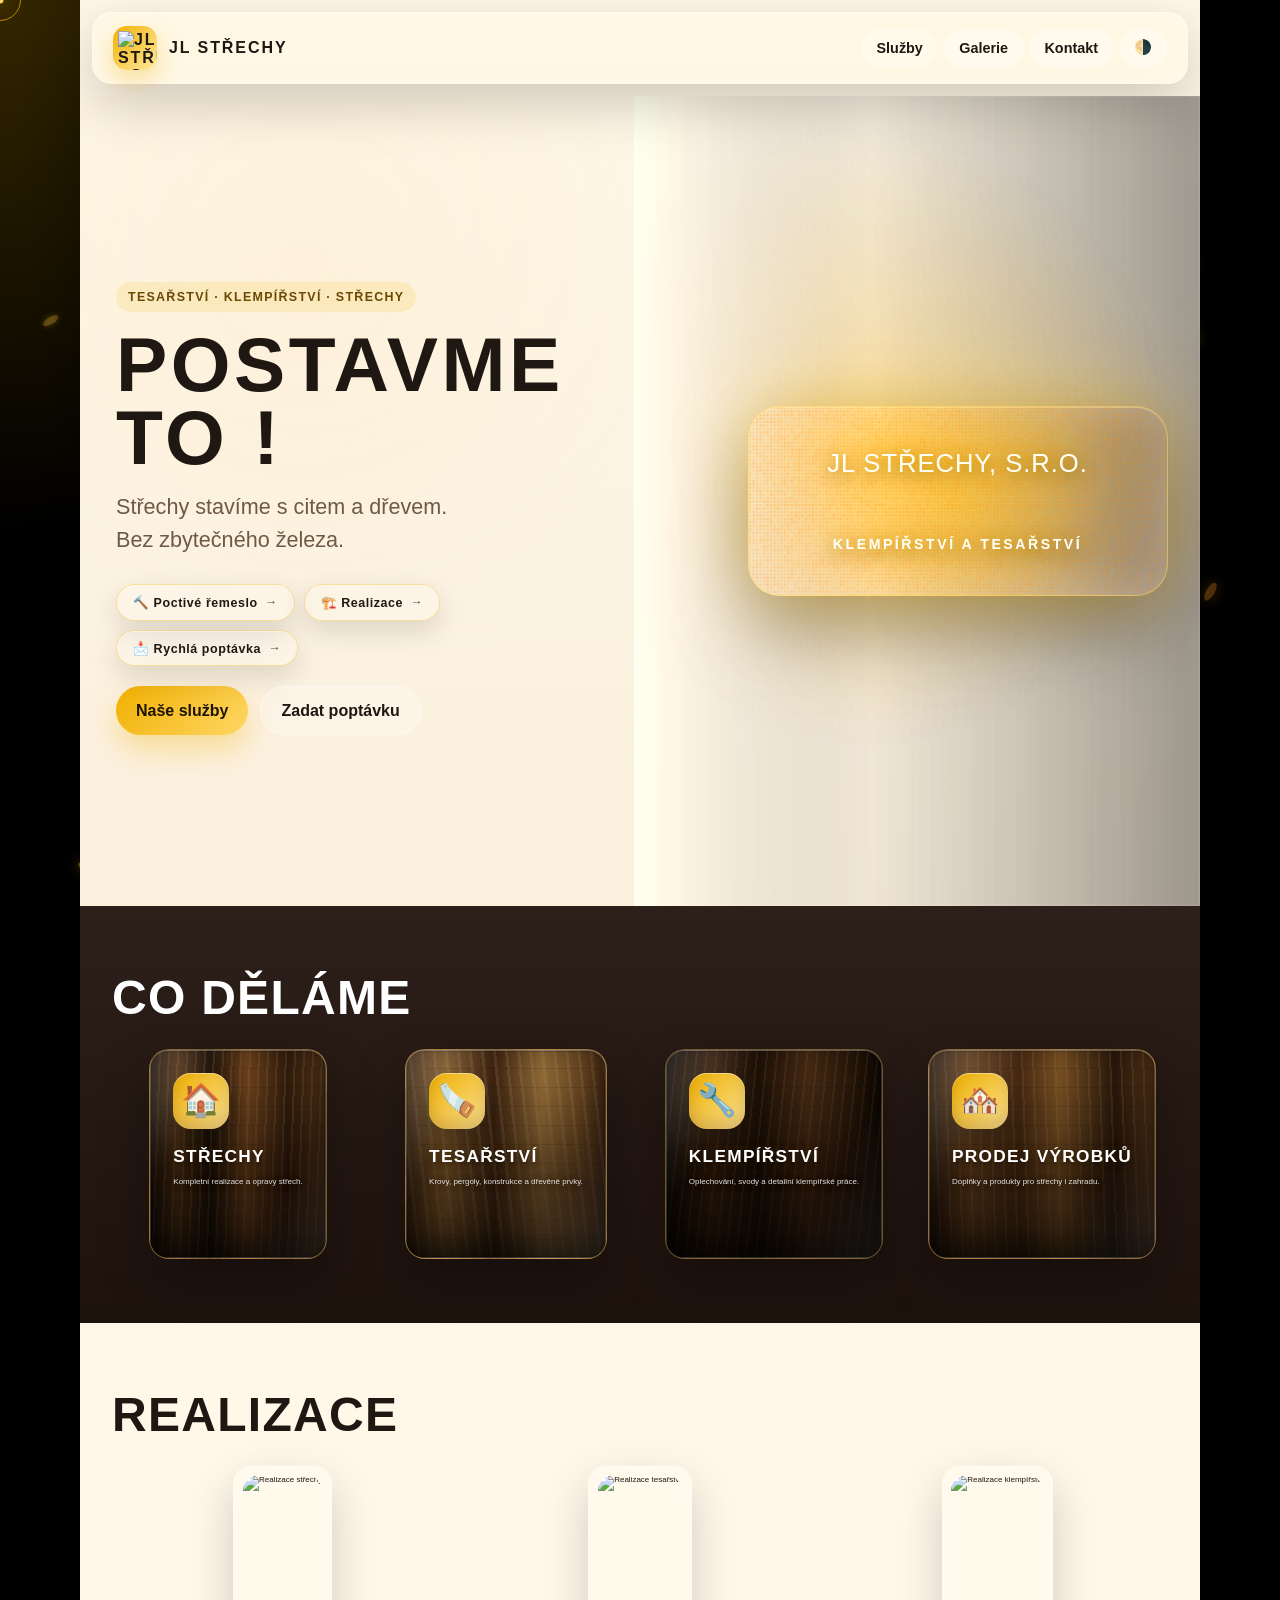
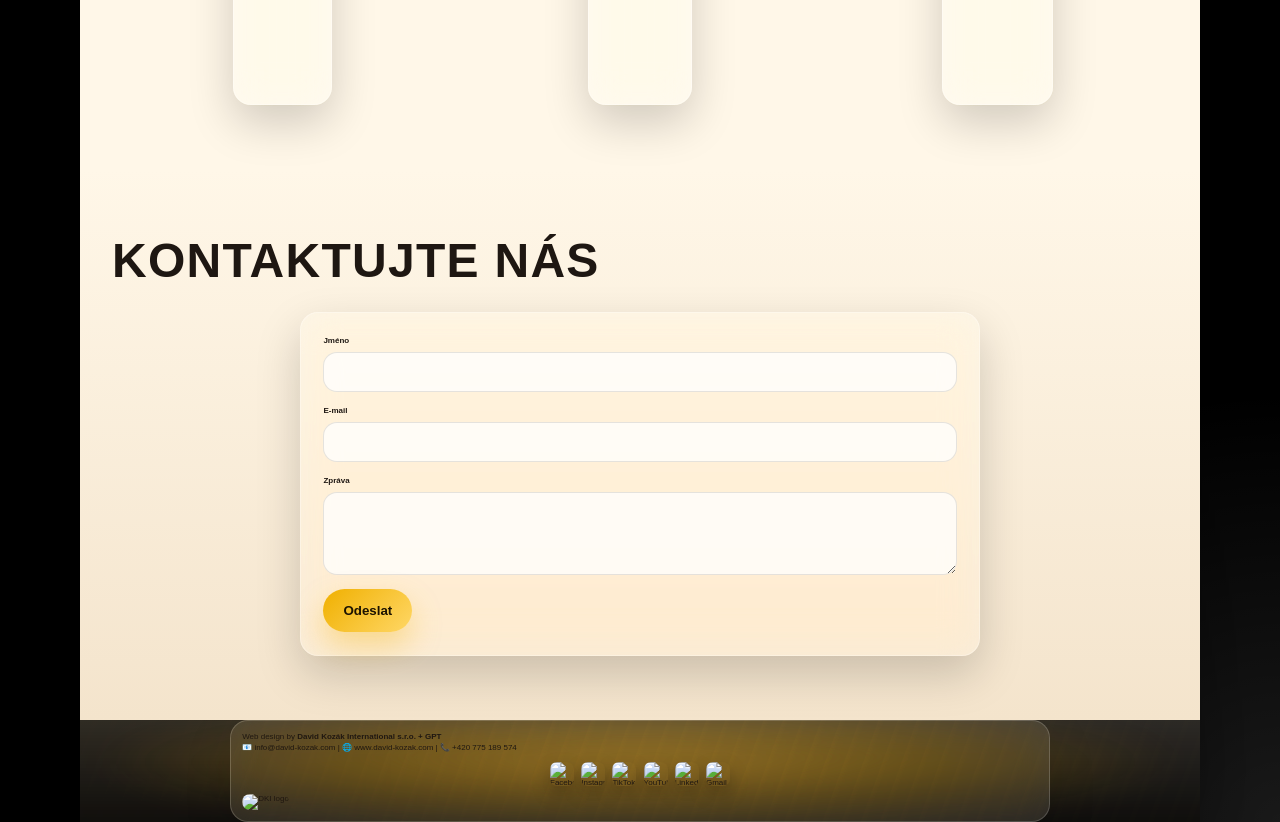
==== JL/index.html @ b0b515dd "ok" ====
<!DOCTYPE html>
<html lang="cs">
<head>
  <meta charset="UTF-8">
  <meta name="viewport" content="width=device-width, initial-scale=1.0">
  <title>JL Střechy – Tesařství a klempířství</title>
  <link href="https://unpkg.com/aos@2.3.4/dist/aos.css" rel="stylesheet">
  <style>
    :root {
      --page: #000000;
      --surface: #fff7e8;
      --surface-2: #f4e4cc;
      --ink: #1e1712;
      --muted: #6e5948;
      --brown: #1e120d;
      --brown-2: #2d1f1a;
      --gold: #f0b000;
      --gold-2: #ffd766;
      --glass: rgba(255, 255, 255, 0.22);
      --glass-strong: rgba(255, 255, 255, 0.36);
      --glass-border: rgba(255, 255, 255, 0.38);
      --shadow: 0 24px 80px rgba(0,0,0,.35);
      --radius-xl: 28px;
      --radius-l: 20px;
      --radius-m: 14px;
    }

    body.dark {
      --surface: #121212;
      --surface-2: #1b1b1b;
      --ink: #f5f5f5;
      --muted: #c8bcae;
      --brown: #090909;
      --brown-2: #16110f;
      --glass: rgba(255,255,255,.10);
      --glass-strong: rgba(255,255,255,.16);
      --glass-border: rgba(255,255,255,.20);
    }

    * { box-sizing: border-box; }
    html { scroll-behavior: smooth; }
    body {
      margin: 0;
      font-family: "Segoe UI", Aptos, Arial, sans-serif;
      background:
        radial-gradient(circle at top left, rgba(240,176,0,.22), transparent 34rem),
        radial-gradient(circle at bottom right, rgba(255,255,255,.10), transparent 28rem),
        var(--page);
      color: var(--ink);
      display: flex;
      justify-content: center;
      transition: background-color .35s ease, color .35s ease;
    }

    .container {
      width: 100%;
      max-width: 1120px;
      min-height: 100vh;
      background: linear-gradient(180deg, var(--surface), var(--surface-2));
      position: relative;
      overflow: hidden;
      box-shadow: var(--shadow);
    }

    .topbar {
      position: sticky;
      top: 0;
      z-index: 30;
      display: flex;
      justify-content: space-between;
      align-items: center;
      gap: 1rem;
      padding: .8rem 1.25rem;
      margin: .75rem;
      border: 1px solid var(--glass-border);
      border-radius: var(--radius-l);
      background: var(--glass);
      backdrop-filter: blur(18px) saturate(160%);
      -webkit-backdrop-filter: blur(18px) saturate(160%);
      box-shadow: 0 10px 40px rgba(0,0,0,.14);
    }

    .brand {
      display: flex;
      align-items: center;
      gap: .75rem;
      min-width: max-content;
      font-weight: 900;
      letter-spacing: .12rem;
      text-transform: uppercase;
    }

    .brand-mark {
      width: 44px;
      height: 44px;
      border-radius: 14px;
      background: linear-gradient(135deg, var(--gold), #fff2b8);
      display: grid;
      place-items: center;
      box-shadow: 0 10px 25px rgba(240,176,0,.35);
    }

    .menu {
      display: flex;
      align-items: center;
      gap: .45rem;
      flex-wrap: wrap;
      justify-content: flex-end;
    }

    .menu a, .toggle-theme {
      color: var(--ink);
      text-decoration: none;
      font-weight: 700;
      font-size: .9rem;
      border: 1px solid var(--glass-border);
      border-radius: 999px;
      background: var(--glass);
      backdrop-filter: blur(12px);
      -webkit-backdrop-filter: blur(12px);
      padding: .55rem .85rem;
      transition: transform .25s ease, background .25s ease, box-shadow .25s ease;
      cursor: pointer;
    }

    .menu a:hover, .toggle-theme:hover {
      background: var(--glass-strong);
      box-shadow: 0 0 0 3px rgba(255,255,255,.20), 0 10px 25px rgba(0,0,0,.18);
      transform: translateY(-2px);
    }

    .menu-group {
      position: relative;
    }

    .submenu {
      position: absolute;
      top: calc(100% + .5rem);
      right: 0;
      min-width: 210px;
      display: none;
      flex-direction: column;
      gap: .35rem;
      padding: .6rem;
      border: 1px solid var(--glass-border);
      border-radius: 18px;
      background: rgba(20, 14, 10, .74);
      backdrop-filter: blur(20px);
      -webkit-backdrop-filter: blur(20px);
      box-shadow: var(--shadow);
    }

    .menu-group:hover .submenu { display: flex; }
    .submenu a { color: #fff; justify-content: flex-start; border-radius: 12px; }

    .hero {
      min-height: 90vh;
      display: grid;
      grid-template-columns: 1fr 1.02fr;
      align-items: stretch;
      position: relative;
    }

    .intro-text {
      padding: 5rem 2.25rem 4rem;
      display: flex;
      flex-direction: column;
      justify-content: center;
      position: relative;
      z-index: 2;
    }

    .eyebrow {
      display: inline-flex;
      width: fit-content;
      gap: .45rem;
      align-items: center;
      margin-bottom: 1rem;
      padding: .5rem .75rem;
      border-radius: 999px;
      background: rgba(240,176,0,.14);
      color: #6a4900;
      font-weight: 800;
      font-size: .78rem;
      letter-spacing: .08rem;
      text-transform: uppercase;
    }

    .intro-text h1 {
      margin: 0 0 1rem;
      font-family: "Arial Black", Impact, Aptos, sans-serif;
      font-size: clamp(2.6rem, 6vw, 5.4rem);
      line-height: .95;
      letter-spacing: .22rem;
      text-transform: uppercase;
      color: var(--ink);
    }

    .intro-text p {
      max-width: 34rem;
      font-size: clamp(1.05rem, 2vw, 1.35rem);
      color: var(--muted);
      line-height: 1.55;
      margin: 0 0 1.7rem;
    }

    .hero-actions {
      display: flex;
      gap: .75rem;
      flex-wrap: wrap;
    }

    .badge-row {
      display: flex;
      flex-wrap: wrap;
      gap: .55rem;
      margin: 0 0 1.25rem;
    }

    .badge {
      position: relative;
      display: inline-flex;
      align-items: center;
      gap: .45rem;
      width: fit-content;
      padding: .62rem 1rem;
      border-radius: 999px;
      color: var(--ink);
      text-decoration: none;
      font-size: .78rem;
      font-weight: 900;
      letter-spacing: .035rem;
      background: rgba(255,255,255,.22);
      border: 1px solid rgba(240,176,0,.34);
      backdrop-filter: blur(14px) saturate(160%);
      -webkit-backdrop-filter: blur(14px) saturate(160%);
      box-shadow: 0 10px 28px rgba(0,0,0,.13), inset 0 1px 0 rgba(255,255,255,.35);
      overflow: hidden;
      transition: transform .25s ease, box-shadow .25s ease, background .25s ease;
    }

    .badge::before {
      content: "";
      position: absolute;
      inset: -40% auto -40% -70%;
      width: 60%;
      background: linear-gradient(90deg, transparent, rgba(255,255,255,.55), transparent);
      transform: rotate(18deg);
      animation: badgeShine 4.5s ease-in-out infinite;
    }

    .badge:hover {
      transform: translateY(-2px);
      background: rgba(255,255,255,.34);
      box-shadow: 0 0 0 3px rgba(240,176,0,.16), 0 16px 36px rgba(0,0,0,.20);
    }

    .badge-arrow {
      opacity: .75;
      transform: translateX(0);
      transition: transform .25s ease, opacity .25s ease;
    }

    .badge:hover .badge-arrow {
      opacity: 1;
      transform: translateX(3px);
    }

    @keyframes badgeShine {
      0%, 55% { left: -70%; }
      100% { left: 130%; }
    }

    .btn {
      border: 0;
      border-radius: 999px;
      padding: .9rem 1.25rem;
      font-weight: 900;
      cursor: pointer;
      transition: transform .25s ease, box-shadow .25s ease, background .25s ease;
      text-decoration: none;
      display: inline-flex;
      align-items: center;
      justify-content: center;
      color: #1d1300;
    }

    .btn-primary {
      background: linear-gradient(135deg, var(--gold), var(--gold-2));
      box-shadow: 0 14px 30px rgba(240,176,0,.34);
    }

    .btn-glass {
      background: var(--glass);
      border: 1px solid var(--glass-border);
      color: var(--ink);
      backdrop-filter: blur(12px);
      -webkit-backdrop-filter: blur(12px);
    }

    .btn:hover { transform: translateY(-3px); box-shadow: 0 18px 40px rgba(0,0,0,.25); }

    .intro-img {
      position: relative;
      min-height: 90vh;
      background: url('https://i.ibb.co/PGywwLpD/worker-jpg.png') no-repeat center top/cover;
    }

    .intro-img::after {
      content: "";
      position: absolute;
      inset: 0;
      background: linear-gradient(90deg, var(--surface) 0%, rgba(255,247,232,.35) 35%, rgba(0,0,0,.08) 100%);
    }

    section {
      padding: 4rem 2rem;
    }

    .section-title {
      margin: 0 0 1.5rem;
      font-size: clamp(1.8rem, 4vw, 3rem);
      letter-spacing: .08rem;
      text-transform: uppercase;
    }

    .services {
      background: linear-gradient(180deg, var(--brown-2), var(--brown));
      color: #fff;
    }

    .service-grid, .gallery-grid {
      display: grid;
      grid-template-columns: repeat(auto-fit, minmax(180px, 1fr));
      gap: 1rem;
    }

    .service-item, .gallery-item, .contact-card, .footer-card {
      max-width: 820px;
      margin: 0 auto;
      padding: .7rem;
      font-size: 8px;
      line-height: 1.35;
      background: rgba(255,255,255,.20);
      border: 1px solid rgba(255,255,255,.28);
      backdrop-filter: blur(18px) saturate(160%);
      -webkit-backdrop-filter: blur(18px) saturate(160%);
      border-radius: 18px;
      box-shadow: 0 18px 45px rgba(0,0,0,.18);
    }

    .service-item {
      position: relative;
      overflow: hidden;
      padding: 1.45rem;
      min-height: 210px;
      color: #fff;
      isolation: isolate;
      border-radius: var(--radius-l);
      border: 1px solid rgba(255, 205, 105, .38);
      background:
        linear-gradient(180deg, rgba(255,255,255,.10), rgba(0,0,0,.22)),
        linear-gradient(90deg, #5a3519, #8a5729 18%, #3f2614 36%, #a66a32 52%, #4a2b15 74%, #7a4a24);
      box-shadow:
        0 20px 50px rgba(0,0,0,.32),
        inset 0 1px 0 rgba(255,255,255,.25),
        inset 0 -16px 28px rgba(0,0,0,.36),
        inset 0 0 0 2px rgba(0,0,0,.18);
      transition: transform .3s ease, box-shadow .3s ease, filter .3s ease;
    }

    .service-item:nth-child(1) {
      background:
        linear-gradient(180deg, rgba(0,0,0,.18), rgba(0,0,0,.46)),
        repeating-linear-gradient(92deg, rgba(255,210,130,.18) 0 2px, transparent 2px 9px),
        linear-gradient(90deg, #3b2110, #7d4a22 16%, #2b180c 34%, #a8642d 55%, #4a2a14 78%, #8a5528);
    }

    .service-item:nth-child(2) {
      background:
        linear-gradient(180deg, rgba(0,0,0,.14), rgba(0,0,0,.40)),
        repeating-linear-gradient(84deg, rgba(255,230,165,.18) 0 3px, transparent 3px 12px),
        linear-gradient(90deg, #7b4b22, #c0833e 20%, #5b3419 44%, #d59b50 68%, #74451f);
    }

    .service-item:nth-child(3) {
      background:
        linear-gradient(180deg, rgba(0,0,0,.24), rgba(0,0,0,.55)),
        repeating-linear-gradient(96deg, rgba(255,185,90,.15) 0 2px, transparent 2px 10px),
        linear-gradient(90deg, #24140b, #5d3519 22%, #2f1b0e 43%, #734421 66%, #1d1109);
    }

    .service-item:nth-child(4) {
      background:
        linear-gradient(180deg, rgba(0,0,0,.17), rgba(0,0,0,.44)),
        repeating-linear-gradient(88deg, rgba(255,215,120,.16) 0 2px, transparent 2px 11px),
        linear-gradient(90deg, #533018, #9a602e 18%, #6c3e1d 40%, #b77937 58%, #3c2312 82%, #8d5729);
    }

    .service-item::before {
      content: "";
      position: absolute;
      inset: -16px;
      z-index: 0;
      opacity: .45;
      background:
        radial-gradient(ellipse at 20% 30%, rgba(255,230,170,.22), transparent 22%),
        radial-gradient(ellipse at 75% 65%, rgba(40,18,5,.35), transparent 30%),
        repeating-radial-gradient(ellipse at 35% 45%, rgba(255,210,120,.12) 0 2px, rgba(0,0,0,.05) 3px 5px, transparent 6px 14px);
      filter: blur(5px) contrast(1.18) saturate(1.2);
      transform: scale(1.08);
      mask-image: radial-gradient(circle at center, #000 54%, transparent 100%);
      -webkit-mask-image: radial-gradient(circle at center, #000 54%, transparent 100%);
      transition: opacity .35s ease, filter .35s ease, transform .35s ease;
    }

    .service-item::after {
      content: "";
      position: absolute;
      inset: 0;
      z-index: 1;
      pointer-events: none;
      background:
        linear-gradient(120deg, rgba(255,255,255,.18), transparent 28%, transparent 72%, rgba(255,255,255,.08)),
        linear-gradient(180deg, rgba(0,0,0,.12), rgba(0,0,0,.56)),
        repeating-linear-gradient(0deg, transparent 0 18px, rgba(0,0,0,.10) 18px 19px);
      box-shadow:
        inset 0 0 0 1px rgba(255,255,255,.16),
        inset 0 0 36px rgba(0,0,0,.42);
    }

    .service-item > * {
      position: relative;
      z-index: 2;
    }

    .service-item strong {
      display: inline-block;
      margin-top: .2rem;
      font-size: 1.08rem;
      letter-spacing: .08rem;
      text-transform: uppercase;
      text-shadow:
        0 2px 10px rgba(0,0,0,.72),
        0 0 14px rgba(255,190,70,.18);
    }

    .service-item p {
      color: rgba(255,255,255,.88);
      text-shadow: 0 1px 7px rgba(0,0,0,.65);
      line-height: 1.45;
    }

    .service-item:hover {
      transform: translateY(-8px) rotateX(1deg);
      filter: saturate(1.08);
      box-shadow:
        0 28px 65px rgba(0,0,0,.42),
        0 0 0 3px rgba(240,176,0,.12),
        inset 0 1px 0 rgba(255,255,255,.28),
        inset 0 -16px 28px rgba(0,0,0,.38);
    }

    .service-item:hover::before {
      opacity: .68;
      filter: blur(2px) contrast(1.32) saturate(1.35);
      transform: scale(1.14) rotate(.35deg);
    }

    .service-icon {
      font-size: 2rem;
      display: inline-grid;
      place-items: center;
      width: 56px;
      height: 56px;
      margin-bottom: .8rem;
      border-radius: 18px;
      background: linear-gradient(135deg, rgba(240,176,0,.98), rgba(255,230,150,.98));
      color: #211600;
      box-shadow:
        0 12px 24px rgba(0,0,0,.30),
        inset 0 1px 0 rgba(255,255,255,.45),
        inset 0 -8px 14px rgba(110,65,0,.22);
    }

    .gallery {
      background: var(--surface);
    }

    .gallery-item {
      overflow: hidden;
      padding: .55rem;
      background: rgba(255,255,255,.35);
    }

    .gallery-item img {
      width: 100%;
      height: 220px;
      object-fit: cover;
      display: block;
      border-radius: 16px;
      transition: transform .45s ease;
    }

    .gallery-item:hover img { transform: scale(1.055); }

    .contact {
      background: linear-gradient(180deg, var(--surface), var(--surface-2));
    }

    .contact-card {
      max-width: 680px;
      margin: 0 auto;
      padding: 1.4rem;
      background: rgba(255,255,255,.24);
    }

    .field {
      display: grid;
      gap: .35rem;
      margin-bottom: .85rem;
      font-weight: 700;
      color: var(--ink);
    }

    input, textarea {
      width: 100%;
      border: 1px solid rgba(0,0,0,.10);
      border-radius: 14px;
      padding: .85rem;
      font: inherit;
      background: rgba(255,255,255,.75);
      outline: none;
    }

    input:focus, textarea:focus { box-shadow: 0 0 0 3px rgba(240,176,0,.25); border-color: var(--gold); }

    .footer {
      position: relative;
      background:
        linear-gradient(rgba(0,0,0,.55), rgba(0,0,0,.70)),
        radial-gradient(ellipse at bottom center, rgba(255,180,0,.45) 0%, rgba(255,180,0,.18) 25%, rgba(0,0,0,0) 65%),
        url('https://i.ibb.co/ks3j2ZNW/wood1-jpg.webp') center/cover;
      animation: woodMove 18s ease-in-out infinite alternate;
      overflow: hidden;
    }

    .footer-mask {
      position: absolute;
      inset: 0;
      pointer-events: none;
      z-index: 2;
      opacity: 0;
      transition: opacity .28s ease;
      background:
        radial-gradient(circle 42px at var(--mx,50%) var(--my,50%), rgba(255,255,255,.80), transparent 72%),
        radial-gradient(circle 145px at var(--mx,50%) var(--my,50%), rgba(255,205,80,.55), rgba(255,145,0,.20) 45%, transparent 74%),
        radial-gradient(circle 260px at var(--mx,50%) var(--my,50%), rgba(255,220,130,.22), transparent 72%);
      mix-blend-mode: screen;
      filter: saturate(1.25);
    }

    .footer:hover .footer-mask {
      opacity: 1;
    }

    .footer::after {
      content: "";
      position: absolute;
      inset: 0;
      pointer-events: none;
      z-index: 1;
      opacity: .28;
      background:
        repeating-linear-gradient(110deg, transparent 0 12px, rgba(255,210,120,.10) 13px, transparent 18px),
        radial-gradient(circle at var(--mx,50%) var(--my,50%), rgba(255,190,0,.28), transparent 45%);
      mix-blend-mode: overlay;
    }

    .footer::before {
      content: "";
      position: absolute;
      left: 0;
      right: 0;
      bottom: 0;
      height: 120px;
      pointer-events: none;
      background: radial-gradient(ellipse at center, rgba(255,200,80,.55), rgba(255,180,0,.25) 40%, transparent 70%);
      filter: blur(18px);
      opacity: .9;
    }

    .footer-card {
      max-width: 820px;
      margin: 0 auto;
      padding: .7rem;
      font-size: 8px;
      line-height: 1.35;
    }

    .social-icons {
      display: flex;
      justify-content: center;
      gap: .45rem;
      flex-wrap: wrap;
      margin-top: .55rem;
    }

    .social-icons img {
      width: 24px;
      height: 24px;
      object-fit: cover;
      border-radius: 7px;
      box-shadow: 0 8px 18px rgba(0,0,0,.25);
    }

    .dki-logo {
      max-width: 62px;
      margin-top: .45rem;
      border-radius: 8px;
    }

    @media (max-width: 820px) {
      .topbar { align-items: flex-start; flex-direction: column; }
      .menu { justify-content: flex-start; }
      .hero { grid-template-columns: 1fr; }
      .intro-img { min-height: 50vh; }
      .intro-img::after { background: linear-gradient(180deg, transparent, var(--surface)); }
    }
    .fx-panel {
      position: absolute;
      top: 50%;
      right: 2rem;
      transform: translateY(-50%);
      width: min(420px, calc(100% - 4rem));
      min-height: 190px;
      border: 1px solid rgba(255, 210, 80, .46);
      border-radius: 26px;
      background:
        radial-gradient(circle at 50% 50%, rgba(255,190,0,.24), transparent 62%),
        rgba(255,255,255,.14);
      backdrop-filter: blur(20px) saturate(190%);
      -webkit-backdrop-filter: blur(20px) saturate(190%);
      box-shadow:
        0 0 42px rgba(255,184,0,.28),
        0 22px 55px rgba(0,0,0,.28),
        inset 0 1px 0 rgba(255,255,255,.38);
      overflow: hidden;
      z-index: 4;
      cursor: pointer;
    }

    .fx-panel canvas {
      position: absolute;
      inset: 0;
      width: 100%;
      height: 100%;
      z-index: 2;
    }

    .matrix-content {
      position: absolute;
      inset: 0;
      display: grid;
      place-items: center;
      text-align: center;
      padding: 1rem;
      color: rgba(255,255,255,.92);
      font-family: "Arial Black", Impact, Aptos, sans-serif;
      font-size: clamp(1.05rem, 2vw, 1.75rem);
      line-height: 1.1;
      letter-spacing: .06rem;
      text-transform: uppercase;
      text-shadow: 0 0 18px rgba(255,184,0,.85), 0 4px 18px rgba(0,0,0,.55);
      z-index: 3;
      pointer-events: none;
      transition: opacity .35s ease, transform .35s ease, filter .35s ease;
    }

    .matrix-content span {
      display: block;
      margin-top: .45rem;
      font-family: "Segoe UI", Aptos, Arial, sans-serif;
      font-size: .55em;
      letter-spacing: .16rem;
      font-weight: 800;
    }

    .fx-panel:hover .matrix-content {
      opacity: .28;
      transform: scale(.98);
      filter: blur(.3px);
    }

    @media (max-width: 820px) {
      .fx-panel {
        position: relative;
        top: auto;
        right: auto;
        transform: none;
        width: calc(100% - 2rem);
        margin: 1rem;
      }
    }


    /* ==============================
       SAFE ULTRA++ PATCH
       Pouze vizuální vrstva – struktura sekcí zůstává zachovaná
    ============================== */

    @media (hover: hover) and (pointer: fine) {
      body.ultra-cursor { cursor: none; }
      .cursor-dot,
      .cursor-ring {
        position: fixed;
        top: 0;
        left: 0;
        pointer-events: none;
        z-index: 9999;
        transform: translate(-50%, -50%);
      }
      .cursor-dot {
        width: 7px;
        height: 7px;
        border-radius: 50%;
        background: var(--gold-2);
        box-shadow: 0 0 18px rgba(255,190,0,.9);
      }
      .cursor-ring {
        width: 42px;
        height: 42px;
        border: 1px solid rgba(255,190,0,.65);
        border-radius: 50%;
        transition: width .25s ease, height .25s ease, border-color .25s ease, background .25s ease;
      }
      body.cursor-active .cursor-ring {
        width: 70px;
        height: 70px;
        background: rgba(255,190,0,.08);
        border-color: rgba(255,230,130,.95);
      }
    }

    .brand-mark {
      overflow: hidden;
    }

    .brand-mark img {
      width: 100%;
      height: 100%;
      object-fit: contain;
      padding: 5px;
      filter: drop-shadow(0 0 10px rgba(255,180,0,.55));
    }

    .topbar {
      background: rgba(255,255,255,.18);
      box-shadow:
        0 18px 55px rgba(0,0,0,.20),
        inset 0 1px 0 rgba(255,255,255,.22);
    }

    body.dark .topbar {
      background: rgba(18,10,6,.58);
    }

    .hero {
      isolation: isolate;
      perspective: 1200px;
    }

    .hero::before {
      content: "";
      position: absolute;
      inset: 0;
      z-index: 0;
      pointer-events: none;
      background:
        repeating-linear-gradient(90deg, rgba(255,255,255,.018) 0 1px, transparent 1px 4px),
        radial-gradient(circle at 20% 20%, rgba(255,200,80,.10), transparent 34%);
      mix-blend-mode: screen;
      opacity: .65;
    }

    .intro-img {
      background:
        linear-gradient(90deg, rgba(0,0,0,.18), rgba(0,0,0,.04) 42%, rgba(0,0,0,.16)),
        radial-gradient(circle at 40% 42%, rgba(255,180,0,.18), transparent 54%),
        url('https://i.ibb.co/PGywwLpD/worker-jpg.png') no-repeat center top/cover;
      filter: contrast(1.08) saturate(1.08);
      will-change: transform;
    }

    .intro-img::after {
      background:
        radial-gradient(circle at 70% 45%, rgba(255,210,90,.12), transparent 38%),
        linear-gradient(90deg, var(--surface) 0%, rgba(255,247,232,.34) 35%, rgba(0,0,0,.10) 100%);
      backdrop-filter: blur(.8px);
    }

    .fx-panel {
      border-radius: 32px;
      border-color: rgba(255, 210, 80, .50);
      background:
        radial-gradient(circle at 50% 50%, rgba(255,190,0,.26), transparent 62%),
        rgba(255,255,255,.12);
      backdrop-filter: blur(26px) saturate(190%);
      -webkit-backdrop-filter: blur(26px) saturate(190%);
      box-shadow:
        0 0 72px rgba(255,184,0,.34),
        0 34px 80px rgba(0,0,0,.34),
        inset 0 1px 0 rgba(255,255,255,.30);
    }

    .matrix-content img {
      max-width: 150px;
      filter: drop-shadow(0 0 22px rgba(255,180,0,.88));
    }

    .footer {
      background:
        linear-gradient(rgba(0,0,0,.82), rgba(0,0,0,.94)),
        url('https://i.ibb.co/ks3j2ZNW/wood1-jpg.webp') center/cover;
      animation: woodMove 18s ease-in-out infinite alternate;
    }

    .footer-card {
      background: rgba(255,255,255,.10);
      border: 1px solid rgba(255,255,255,.18);
      backdrop-filter: blur(16px) saturate(155%);
      -webkit-backdrop-filter: blur(16px) saturate(155%);
      border-radius: 18px;
    }

    @keyframes woodMove {
      0% { background-position: center top; }
      100% { background-position: center bottom; }
    }
</style>
</head>
<body class="ultra-cursor">
  <div class="cursor-dot" aria-hidden="true"></div>
  <div class="cursor-ring" aria-hidden="true"></div>
  <div class="container">
    <div class="topbar" data-aos="fade-down">
      <div class="brand">
        <div class="brand-mark"><img src="https://i.ibb.co/R4bxcym0/logo.jpg" alt="JL Střechy logo"></div>
        <div>JL STŘECHY</div>
      </div>
      <div class="menu">
        <div class="menu-group">
          <a href="#sluzby">Služby</a>
          <div class="submenu">
            <a href="#sluzby">Střechy</a>
            <a href="#sluzby">Tesařství</a>
            <a href="#sluzby">Klempířství</a>
          </div>
        </div>
        <a href="#galerie">Galerie</a>
        <a href="#kontakt">Kontakt</a>
        <button class="toggle-theme" onclick="document.body.classList.toggle('dark')">🌗</button>
      </div>
    </div>

    <header class="hero">
      <div class="intro-text" data-aos="fade-right">
        <div class="eyebrow">Tesařství · Klempířství · Střechy</div>
        <h1>POSTAVME TO !</h1>
        <p>Střechy stavíme s citem a dřevem.<br>Bez zbytečného železa.</p>
        <div class="badge-row" data-aos="fade-up" data-aos-delay="120">
          <a class="badge" href="#sluzby">🔨 Poctivé řemeslo <span class="badge-arrow">→</span></a>
          <a class="badge" href="#galerie">🏗️ Realizace <span class="badge-arrow">→</span></a>
          <a class="badge" href="#kontakt">📩 Rychlá poptávka <span class="badge-arrow">→</span></a>
        </div>
        <div class="hero-actions">
          <a class="btn btn-primary" href="#sluzby">Naše služby</a>
          <a class="btn btn-glass" href="#kontakt">Zadat poptávku</a>
        </div>
      </div>
      <div class="intro-img" data-aos="fade-left">
        <div class="fx-panel" id="matrixPanel">
          <canvas id="matrixFxCanvas"></canvas>
          <div class="matrix-content">JL Střechy, s.r.o.<br><span>Klempířství a tesařství</span></div>
        </div>
      </div>
    </header>

    <section id="sluzby" class="services">
      <h2 class="section-title" data-aos="fade-up">Co děláme</h2>
      <div class="service-grid">
        <div class="service-item" data-aos="zoom-in"><span class="service-icon">🏠</span><br><strong>Střechy</strong><p>Kompletní realizace a opravy střech.</p></div>
        <div class="service-item" data-aos="zoom-in" data-aos-delay="100"><span class="service-icon">🪚</span><br><strong>Tesařství</strong><p>Krovy, pergoly, konstrukce a dřevěné prvky.</p></div>
        <div class="service-item" data-aos="zoom-in" data-aos-delay="200"><span class="service-icon">🔧</span><br><strong>Klempířství</strong><p>Oplechování, svody a detailní klempířské práce.</p></div>
        <div class="service-item" data-aos="zoom-in" data-aos-delay="300"><span class="service-icon">🏘️</span><br><strong>Prodej výrobků</strong><p>Doplňky a produkty pro střechy i zahradu.</p></div>
      </div>
    </section>

    <section id="galerie" class="gallery">
      <h2 class="section-title" data-aos="fade-up">Realizace</h2>
      <div class="gallery-grid">
        <div class="gallery-item" data-aos="zoom-in"><img src="https://i.ibb.co/TxN3nFfj/IMG-20250720-WA0092.jpg" alt="Realizace střechy"></div>
        <div class="gallery-item" data-aos="zoom-in" data-aos-delay="100"><img src="https://i.ibb.co/KjZc5SGj/IMG-20250720-WA0111.jpg" alt="Realizace tesařství"></div>
        <div class="gallery-item" data-aos="zoom-in" data-aos-delay="200"><img src="https://i.ibb.co/8L3Nsgfs/IMG-20250720-WA0009.jpg" alt="Realizace klempířství"></div>
      </div>
    </section>

    <section id="kontakt" class="contact">
      <h2 class="section-title" data-aos="fade-up">Kontaktujte nás</h2>
      <div class="contact-card" data-aos="fade-up">
        <form>
          <label class="field">Jméno<input type="text" name="name" required></label>
          <label class="field">E-mail<input type="email" name="email" required></label>
          <label class="field">Zpráva<textarea name="message" rows="5" required></textarea></label>
          <button type="submit" class="btn btn-primary">Odeslat</button>
        </form>
      </div>
    </section>

    <footer class="footer">
      <div class="footer-mask"></div>
      <div class="footer-card">
        Web design by <strong>David Kozák International s.r.o. + GPT</strong><br>
        📧 info@david-kozak.com | 🌐 www.david-kozak.com | 📞 +420 775 189 574
        <div class="social-icons">
          <img src="ikony_footer/Facebook.jpeg" alt="Facebook">
          <img src="ikony_footer/Instagram.jpeg" alt="Instagram">
          <img src="ikony_footer/TikTok.jpeg" alt="TikTok">
          <img src="ikony_footer/YouTube.jpeg" alt="YouTube">
          <img src="ikony_footer/Linked In.jpeg" alt="LinkedIn">
          <img src="ikony_footer/Gmail.jpeg" alt="Gmail">
        </div>
        <img class="dki-logo" src="Black & Grey Elegant Typography Monogram Initials Logo.png" alt="DKI logo">
      </div>
    </footer>
  </div>

  <script src="https://unpkg.com/aos@2.3.4/dist/aos.js"></script>
  <script>
    AOS.init({ duration: 900, once: true, offset: 80 });
  </script>
  <!-- LEAVES FX (Once UI inspired) -->
  <canvas id="weatherFx"></canvas>

  <script>
    const canvas = document.getElementById('weatherFx');
    const ctx = canvas.getContext('2d');

    const mouse = { x: -9999, y: -9999, active: false };

    function resize() {
      canvas.width = window.innerWidth;
      canvas.height = window.innerHeight;
    }
    resize();
    window.addEventListener('resize', resize);

    window.addEventListener('mousemove', (e) => {
      mouse.x = e.clientX;
      mouse.y = e.clientY;
      mouse.active = true;
    });

    window.addEventListener('mouseleave', () => {
      mouse.active = false;
      mouse.x = -9999;
      mouse.y = -9999;
    });

    function isDarkMode() {
      return document.body.classList.contains('dark');
    }

    function getLeafPalette() {
      return isDarkMode()
        ? ['#ffcc00', '#ff8800', '#ffaa33', '#ff6600', '#ffee88']
        : ['#c88a16', '#d6a52f', '#a96b18', '#e0b84a', '#8f5513'];
    }

    const layers = [
      { count: 20, depth: 0.45, blur: 6, alpha: 0.32, sizeMin: 5, sizeMax: 9 },
      { count: 26, depth: 0.8, blur: 14, alpha: 0.58, sizeMin: 7, sizeMax: 13 },
      { count: 18, depth: 1.25, blur: 24, alpha: 0.86, sizeMin: 10, sizeMax: 18 }
    ];

    function createLeaf(layer) {
      const palette = getLeafPalette();
      return {
        x: Math.random() * canvas.width,
        y: Math.random() * canvas.height,
        size: Math.random() * (layer.sizeMax - layer.sizeMin) + layer.sizeMin,
        speedY: (Math.random() * 0.28 + 0.11) * layer.depth,
        speedX: (Math.random() * 0.34 - 0.17) * layer.depth,
        rotation: Math.random() * Math.PI * 2,
        rotationSpeed: (Math.random() - 0.5) * 0.025 * layer.depth,
        swing: Math.random() * Math.PI * 2,
        color: palette[Math.floor(Math.random() * palette.length)],
        layer
      };
    }

    const leaves = layers.flatMap(layer => Array.from({ length: layer.count }, () => createLeaf(layer)));

    function drawLeaf(leaf) {
      const palette = getLeafPalette();
      if (!palette.includes(leaf.color)) {
        leaf.color = palette[Math.floor(Math.random() * palette.length)];
      }

      ctx.save();
      ctx.translate(leaf.x, leaf.y);
      ctx.rotate(leaf.rotation);

      ctx.globalAlpha = leaf.layer.alpha;
      ctx.shadowColor = leaf.color;
      ctx.shadowBlur = leaf.layer.blur;
      ctx.fillStyle = leaf.color;

      ctx.beginPath();
      ctx.ellipse(0, 0, leaf.size * 0.42, leaf.size, Math.PI / 4, 0, Math.PI * 2);
      ctx.fill();

      ctx.shadowBlur = 0;
      ctx.globalAlpha = leaf.layer.alpha * 0.9;
      ctx.strokeStyle = isDarkMode() ? 'rgba(255,255,255,.28)' : 'rgba(50,25,8,.35)';
      ctx.lineWidth = Math.max(0.8, leaf.size / 13);
      ctx.beginPath();
      ctx.moveTo(0, -leaf.size * 0.72);
      ctx.lineTo(0, leaf.size * 0.72);
      ctx.stroke();

      ctx.restore();
    }

    function repelFromMouse(leaf) {
      if (!mouse.active) return;
      const dx = leaf.x - mouse.x;
      const dy = leaf.y - mouse.y;
      const dist = Math.sqrt(dx * dx + dy * dy);
      const radius = 130 * leaf.layer.depth;

      if (dist < radius && dist > 0.01) {
        const force = (1 - dist / radius) * 2.2;
        leaf.x += (dx / dist) * force * leaf.layer.depth;
        leaf.y += (dy / dist) * force * leaf.layer.depth;
        leaf.rotation += force * 0.025;
      }
    }

    function draw() {
      ctx.clearRect(0, 0, canvas.width, canvas.height);

      const scrollFactor = window.scrollY * 0.0008;

      leaves.forEach(leaf => {
        drawLeaf(leaf);
        repelFromMouse(leaf);

        leaf.swing += 0.008 * leaf.layer.depth;
        leaf.x += leaf.speedX + Math.sin(leaf.swing + scrollFactor) * 0.28 * leaf.layer.depth;
        leaf.y += leaf.speedY + Math.cos(scrollFactor + leaf.swing) * 0.025;
        leaf.rotation += leaf.rotationSpeed;

        if (leaf.y > canvas.height + 40) {
          leaf.y = -40;
          leaf.x = Math.random() * canvas.width;
        }
        if (leaf.x < -60) leaf.x = canvas.width + 60;
        if (leaf.x > canvas.width + 60) leaf.x = -60;
      });

      requestAnimationFrame(draw);
    }

    draw();
  </script>

  <style>
    #weatherFx {
      position: fixed;
      top: 0;
      left: 0;
      width: 100%;
      height: 100%;
      pointer-events: none;
      z-index: 5;
    }

    .container {
      position: relative;
      z-index: 10;
    }
  </style>
  <script>
    const mCanvas = document.getElementById('matrixFxCanvas');
    const mCtx = mCanvas.getContext('2d');

    function resizeMatrix() {
      const rect = mCanvas.parentElement.getBoundingClientRect();
      mCanvas.width = rect.width;
      mCanvas.height = rect.height;
      initMatrix();
      renderMatrixStatic();
    }
    window.addEventListener('resize', resizeMatrix);

    const spacing = 3.5;
    const size = 2.15;
    const dots = [];
    let matrixStartTime = 0;
    let matrixRunning = false;
    let matrixFrame = null;
    const matrixDuration = 3600;

    function initMatrix() {
      if (!mCanvas.width || !mCanvas.height) return;
      dots.length = 0;
      for (let x = 0; x < mCanvas.width; x += spacing) {
        for (let y = 0; y < mCanvas.height; y += spacing) {
          dots.push({
            x,
            y,
            opacity: Math.random(),
            phase: Math.random() * Math.PI * 2,
            delay: Math.random() * 0.18
          });
        }
      }
    }

    let t = 0;

    function matrixColor(alpha) {
      const isDark = document.body.classList.contains('dark');
      return isDark
        ? `rgba(255,190,0,${alpha})`
        : `rgba(255,142,0,${alpha})`;
    }

    function renderMatrixStatic() {
      if (!mCtx || !mCanvas.width) return;
      mCtx.clearRect(0, 0, mCanvas.width, mCanvas.height);
      dots.forEach(d => {
        mCtx.shadowColor = 'rgba(255,180,0,.9)';
        mCtx.shadowBlur = 8;
        mCtx.fillStyle = matrixColor(0.10 + d.opacity * 0.22);
        mCtx.fillRect(d.x, d.y, size, size);
      });
    }

    function drawMatrixFx(now = performance.now()) {
      const elapsed = now - matrixStartTime;
      const progress = Math.min(elapsed / matrixDuration, 1);
      const ease = 1 - Math.pow(1 - progress, 3);

      mCtx.clearRect(0, 0, mCanvas.width, mCanvas.height);
      t += 0.022;

      const cx = mCanvas.width / 2;
      const cy = mCanvas.height / 2;
      const maxR = Math.sqrt(cx * cx + cy * cy);
      const waveR = ease * maxR * 1.42;

      dots.forEach(d => {
        const dx = d.x - cx;
        const dy = d.y - cy;
        const dist = Math.sqrt(dx * dx + dy * dy);
        const distanceToWave = Math.abs(dist - waveR);
        const waveWidth = maxR * 0.19;
        const wave = Math.exp(-Math.pow(distanceToWave / waveWidth, 2) * 4.6);
        const localProgress = Math.max(0, Math.min(1, (progress - d.delay) / (1 - d.delay)));

        const intensity = 15;
        const ox = dx / (dist || 1) * wave * intensity * (1 - progress * .2);
        const oy = dy / (dist || 1) * wave * intensity * (1 - progress * .2);
        const flicker = (Math.sin(t * 2.4 + d.phase) + 1) / 2;
        const alpha = progress < 1
          ? 0.08 + localProgress * .18 + wave * 0.78 + flicker * 0.16
          : 0.14 + d.opacity * 0.24;

        mCtx.shadowColor = 'rgba(255,185,0,1)';
        mCtx.shadowBlur = progress < 1 ? 18 + wave * 28 : 10;
        mCtx.fillStyle = matrixColor(Math.min(alpha,.95));
        const dotSize = size + wave * 2.5;
        mCtx.fillRect(d.x + ox, d.y + oy, dotSize, dotSize);
      });

      if (progress < 1) {
        matrixFrame = requestAnimationFrame(drawMatrixFx);
      } else {
        matrixRunning = false;
        matrixFrame = null;
        renderMatrixStatic();
      }
    }

    function startMatrixFx() {
      if (matrixFrame) cancelAnimationFrame(matrixFrame);
      matrixRunning = true;
      matrixStartTime = performance.now();
      matrixFrame = requestAnimationFrame(drawMatrixFx);
    }

    resizeMatrix();
    document.getElementById('matrixPanel').addEventListener('mouseenter', startMatrixFx);
    document.getElementById('matrixPanel').addEventListener('click', startMatrixFx);
  </script>
  <script>
    // SAFE ULTRA++ micro-interactions – bez zásahu do struktury HTML
    (function () {
      const dot = document.querySelector('.cursor-dot');
      const ring = document.querySelector('.cursor-ring');
      if (!dot || !ring || !window.matchMedia('(hover: hover) and (pointer: fine)').matches) return;

      let mx = 0, my = 0, rx = 0, ry = 0;
      window.addEventListener('mousemove', (e) => {
        mx = e.clientX;
        my = e.clientY;
        dot.style.left = mx + 'px';
        dot.style.top = my + 'px';
      });

      function cursorLoop() {
        rx += (mx - rx) * .16;
        ry += (my - ry) * .16;
        ring.style.left = rx + 'px';
        ring.style.top = ry + 'px';
        requestAnimationFrame(cursorLoop);
      }
      cursorLoop();

      document.querySelectorAll('a, .btn, .badge, .fx-panel, .service-item, button').forEach((el) => {
        el.addEventListener('mouseenter', () => document.body.classList.add('cursor-active'));
        el.addEventListener('mouseleave', () => document.body.classList.remove('cursor-active'));
      });
    })();

    (function () {
      const heroImage = document.querySelector('.intro-img');
      if (!heroImage) return;
      window.addEventListener('scroll', () => {
        const y = window.scrollY;
        heroImage.style.transform = `translateY(${y * 0.055}px)`;
      }, { passive: true });
    })();
  </script>
<script>
// ONCE UI style cursor mask++ (footer)
(function(){
  const footer = document.querySelector('.footer');
  const mask = document.querySelector('.footer-mask');
  if(!footer || !mask) return;

  const prefersReduced = window.matchMedia('(prefers-reduced-motion: reduce)').matches;
  let tx = 50, ty = 50, cx = 50, cy = 50;

  function setPosition(x, y) {
    mask.style.setProperty('--mx', x + 'px');
    mask.style.setProperty('--my', y + 'px');
    footer.style.setProperty('--mx', x + 'px');
    footer.style.setProperty('--my', y + 'px');
  }

  footer.addEventListener('mousemove', (e)=>{
    const rect = footer.getBoundingClientRect();
    tx = e.clientX - rect.left;
    ty = e.clientY - rect.top;
    if (prefersReduced) setPosition(tx, ty);
  });

  footer.addEventListener('mouseleave', ()=>{
    const rect = footer.getBoundingClientRect();
    tx = rect.width / 2;
    ty = rect.height;
  });

  function loop(){
    if(!prefersReduced){
      cx += (tx - cx) * .12;
      cy += (ty - cy) * .12;
      setPosition(cx, cy);
      requestAnimationFrame(loop);
    }
  }

  loop();
})();
</script>
</body>
</html>
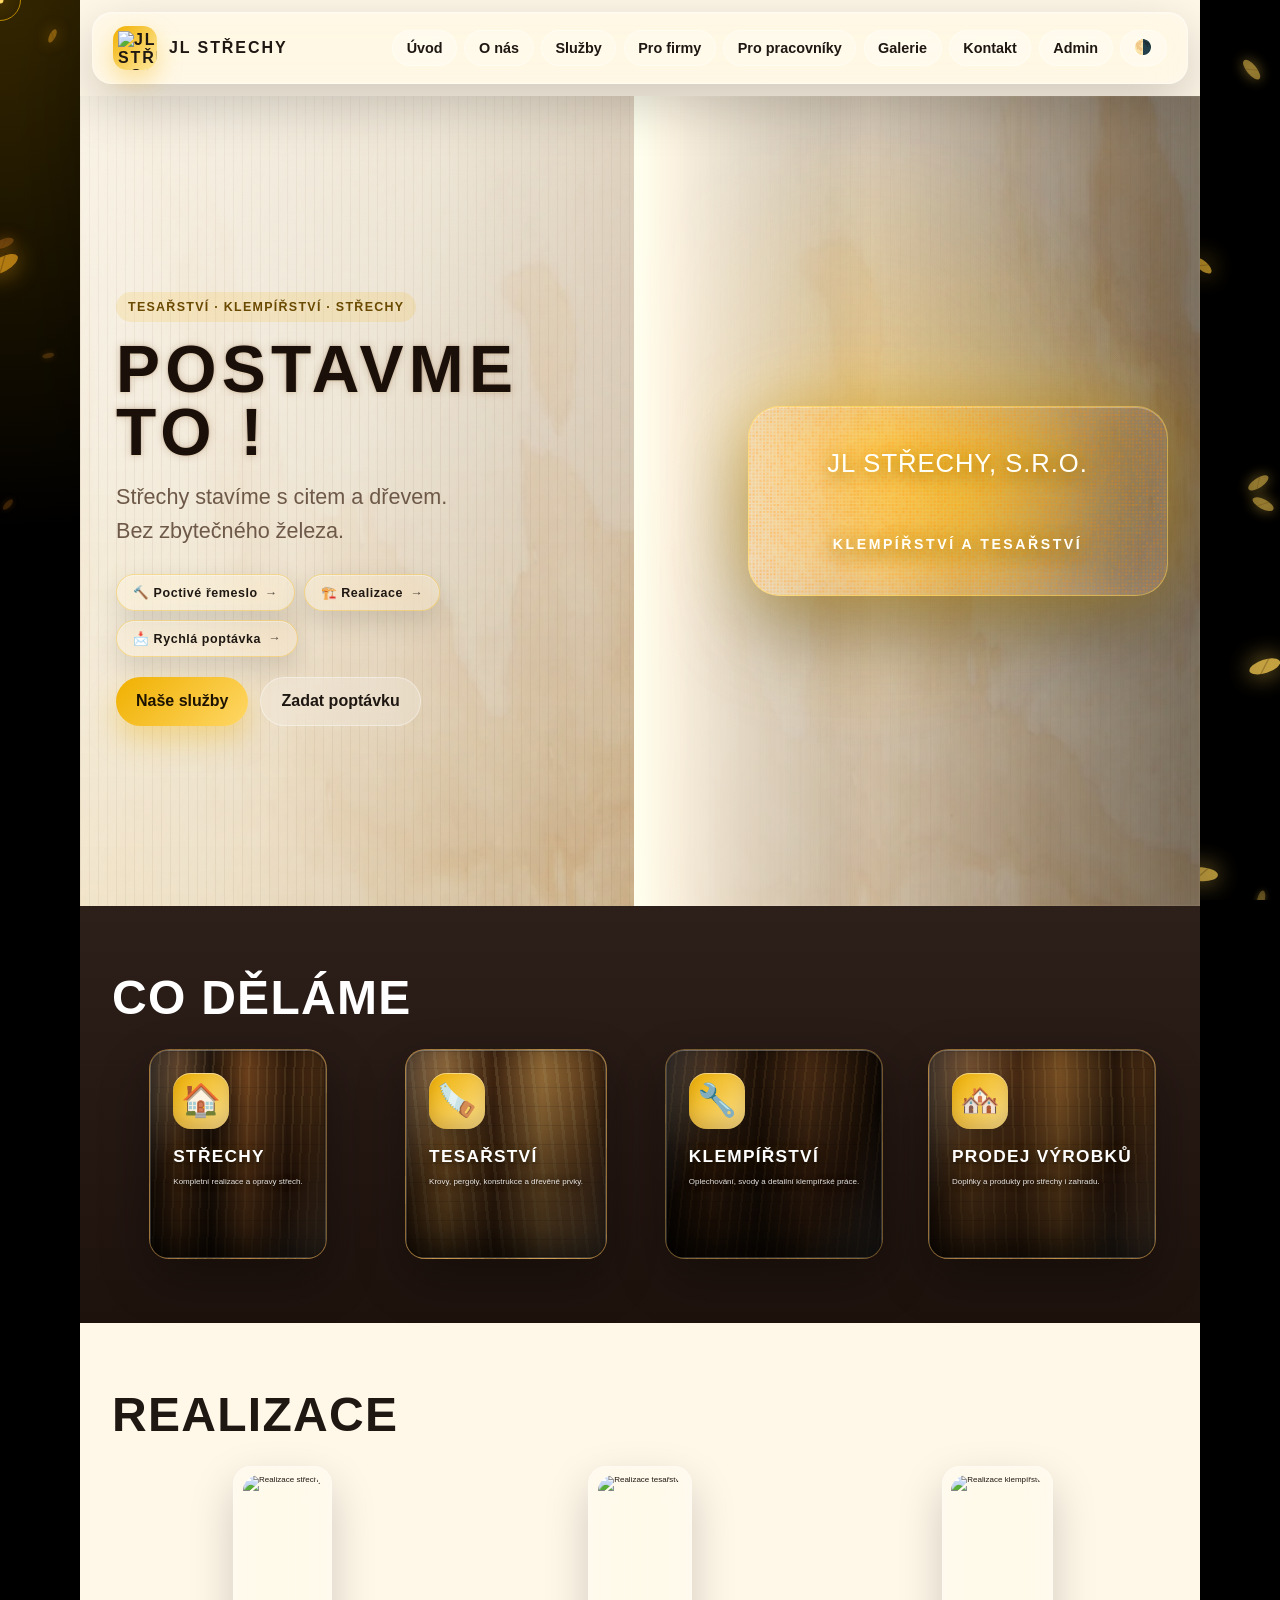
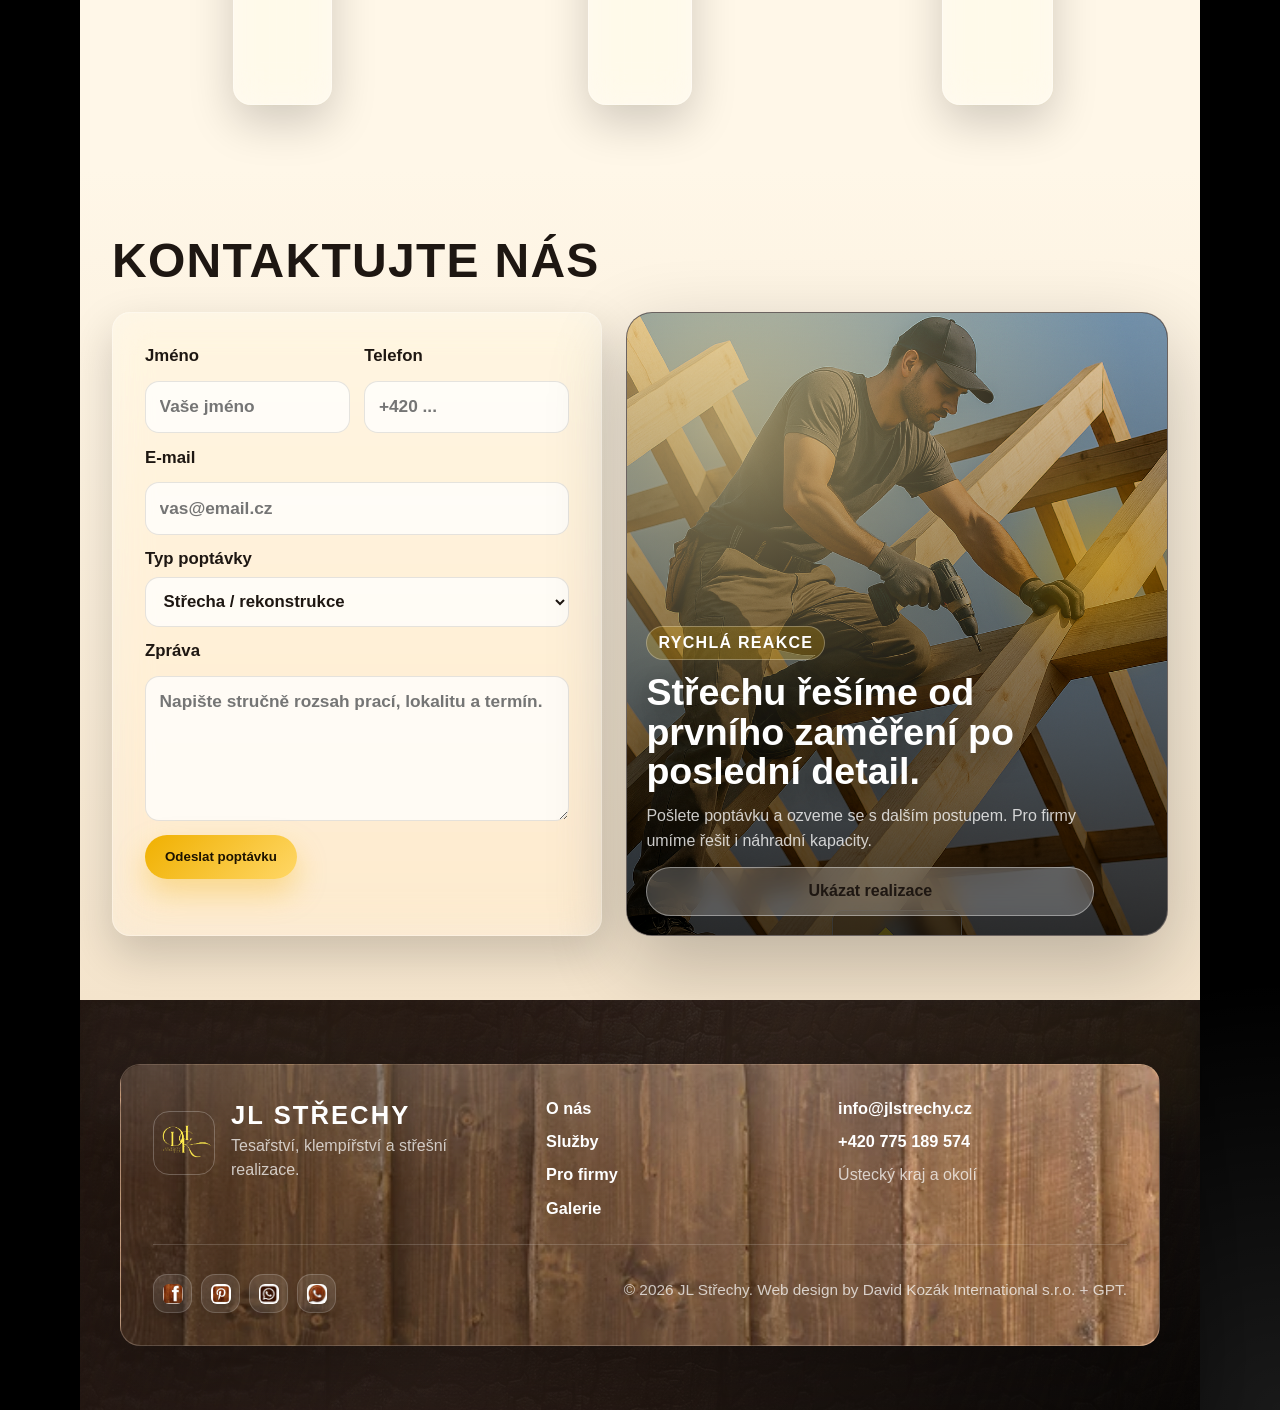
==== commit b8d278fa: "Deploy static JL Strechy site" ====
--- a/JL/index.html
+++ b/JL/index.html
@@ -838,6 +838,7 @@
       100% { background-position: center bottom; }
     }
 </style>
+  <link rel="stylesheet" href="site.css">
 </head>
 <body class="ultra-cursor">
   <div class="cursor-dot" aria-hidden="true"></div>
@@ -849,17 +850,47 @@
         <div>JL STŘECHY</div>
       </div>
       <div class="menu">
+        <a href="index.html">Úvod</a>
         <div class="menu-group">
-          <a href="#sluzby">Služby</a>
+          <a href="o-nas.html">O nás</a>
           <div class="submenu">
-            <a href="#sluzby">Střechy</a>
-            <a href="#sluzby">Tesařství</a>
-            <a href="#sluzby">Klempířství</a>
+            <a href="o-nas.html#profil">Profil zakladatele</a>
+            <a href="o-nas.html#mise">Mise a hodnoty</a>
+            <a href="o-nas.html#doklady">Doklady</a>
+            <a href="o-nas.html#certifikace">Certifikace</a>
           </div>
         </div>
-        <a href="#galerie">Galerie</a>
+        <div class="menu-group">
+          <a href="sluzby.html">Služby</a>
+          <div class="submenu">
+            <a href="sluzby.html#remeslo">Řemeslné zakázky</a>
+            <a href="sluzby.html#docasne">Dočasné zaměstnávání</a>
+            <a href="sluzby.html#vyroba">Výroba a e-shop</a>
+            <a href="sluzby.html#vypadek">Náhradní řešení</a>
+          </div>
+        </div>
+        <div class="menu-group">
+          <a href="pro-firmy.html">Pro firmy</a>
+          <div class="submenu">
+            <a href="pro-firmy.html#spoluprace">Spolupráce</a>
+            <a href="pro-firmy.html#vyhody">Výhody</a>
+            <a href="pro-firmy.html#reference">Reference</a>
+            <a href="pro-firmy.html#poptavka">Poptávka</a>
+          </div>
+        </div>
+        <div class="menu-group">
+          <a href="pro-pracovniky.html">Pro pracovníky</a>
+          <div class="submenu">
+            <a href="pro-pracovniky.html#pridat">Jak se přidat</a>
+            <a href="pro-pracovniky.html#vyhody">Výhody práce</a>
+            <a href="pro-pracovniky.html#formular">Formulář</a>
+            <a href="pro-pracovniky.html#kontakt-prace">Kontakt</a>
+          </div>
+        </div>
+        <a href="galerie.html">Galerie</a>
         <a href="#kontakt">Kontakt</a>
-        <button class="toggle-theme" onclick="document.body.classList.toggle('dark')">🌗</button>
+        <a href="admin-login.html">Admin</a>
+        <button class="toggle-theme" type="button">🌗</button>
       </div>
     </div>
 
@@ -869,12 +900,12 @@
         <h1>POSTAVME TO !</h1>
         <p>Střechy stavíme s citem a dřevem.<br>Bez zbytečného železa.</p>
         <div class="badge-row" data-aos="fade-up" data-aos-delay="120">
-          <a class="badge" href="#sluzby">🔨 Poctivé řemeslo <span class="badge-arrow">→</span></a>
-          <a class="badge" href="#galerie">🏗️ Realizace <span class="badge-arrow">→</span></a>
+          <a class="badge" href="sluzby.html">🔨 Poctivé řemeslo <span class="badge-arrow">→</span></a>
+          <a class="badge" href="galerie.html">🏗️ Realizace <span class="badge-arrow">→</span></a>
           <a class="badge" href="#kontakt">📩 Rychlá poptávka <span class="badge-arrow">→</span></a>
         </div>
         <div class="hero-actions">
-          <a class="btn btn-primary" href="#sluzby">Naše služby</a>
+          <a class="btn btn-primary" href="sluzby.html">Naše služby</a>
           <a class="btn btn-glass" href="#kontakt">Zadat poptávku</a>
         </div>
       </div>
@@ -907,30 +938,72 @@
 
     <section id="kontakt" class="contact">
       <h2 class="section-title" data-aos="fade-up">Kontaktujte nás</h2>
-      <div class="contact-card" data-aos="fade-up">
-        <form>
-          <label class="field">Jméno<input type="text" name="name" required></label>
-          <label class="field">E-mail<input type="email" name="email" required></label>
-          <label class="field">Zpráva<textarea name="message" rows="5" required></textarea></label>
-          <button type="submit" class="btn btn-primary">Odeslat</button>
-        </form>
+      <div class="contact-layout" data-aos="fade-up">
+        <div class="contact-card">
+          <form data-static-form>
+            <div class="form-row">
+              <label class="field">Jméno<input type="text" name="name" placeholder="Vaše jméno" required></label>
+              <label class="field">Telefon<input type="tel" name="phone" placeholder="+420 ..." required></label>
+            </div>
+            <label class="field">E-mail<input type="email" name="email" placeholder="vas@email.cz" required></label>
+            <label class="field">Typ poptávky
+              <select name="topic">
+                <option>Střecha / rekonstrukce</option>
+                <option>Tesařské práce</option>
+                <option>Klempířství</option>
+                <option>Spolupráce pro firmy</option>
+              </select>
+            </label>
+            <label class="field">Zpráva<textarea name="message" rows="5" placeholder="Napište stručně rozsah prací, lokalitu a termín." required></textarea></label>
+            <button type="submit" class="btn btn-primary">Odeslat poptávku</button>
+            <div class="form-status"></div>
+          </form>
+        </div>
+        <aside class="contact-spot" aria-label="Reklamní spot JL Střechy">
+          <img src="images/hero/worker.jpg.png" alt="Tesař při práci na konstrukci">
+          <div class="spot-glow"></div>
+          <div class="spot-content">
+            <span>Rychlá reakce</span>
+            <strong>Střechu řešíme od prvního zaměření po poslední detail.</strong>
+            <p>Pošlete poptávku a ozveme se s dalším postupem. Pro firmy umíme řešit i náhradní kapacity.</p>
+            <a class="btn btn-glass" href="galerie.html">Ukázat realizace</a>
+          </div>
+        </aside>
       </div>
     </section>
 
     <footer class="footer">
       <div class="footer-mask"></div>
       <div class="footer-card">
-        Web design by <strong>David Kozák International s.r.o. + GPT</strong><br>
-        📧 info@david-kozak.com | 🌐 www.david-kozak.com | 📞 +420 775 189 574
-        <div class="social-icons">
-          <img src="ikony_footer/Facebook.jpeg" alt="Facebook">
-          <img src="ikony_footer/Instagram.jpeg" alt="Instagram">
-          <img src="ikony_footer/TikTok.jpeg" alt="TikTok">
-          <img src="ikony_footer/YouTube.jpeg" alt="YouTube">
-          <img src="ikony_footer/Linked In.jpeg" alt="LinkedIn">
-          <img src="ikony_footer/Gmail.jpeg" alt="Gmail">
+        <div class="footer-main">
+          <div class="footer-brand">
+            <img class="dki-logo" src="images/social_footer/footerikona.png" alt="JL Střechy">
+            <div>
+              <strong>JL STŘECHY</strong>
+              <span>Tesařství, klempířství a střešní realizace.</span>
+            </div>
+          </div>
+          <nav class="footer-nav" aria-label="Patička">
+            <a href="o-nas.html">O nás</a>
+            <a href="sluzby.html">Služby</a>
+            <a href="pro-firmy.html">Pro firmy</a>
+            <a href="galerie.html">Galerie</a>
+          </nav>
+          <div class="footer-contact">
+            <a href="mailto:info@jlstrechy.cz">info@jlstrechy.cz</a>
+            <a href="tel:+420775189574">+420 775 189 574</a>
+            <span>Ústecký kraj a okolí</span>
+          </div>
         </div>
-        <img class="dki-logo" src="Black & Grey Elegant Typography Monogram Initials Logo.png" alt="DKI logo">
+        <div class="footer-bottom">
+          <div class="social-icons">
+            <a href="https://www.facebook.com/" aria-label="Facebook"><img src="images/social_footer/facebook-ikon.jpeg" alt=""></a>
+            <a href="https://www.instagram.com/" aria-label="Instagram"><img src="images/social_footer/pintress-ikon.jpeg" alt=""></a>
+            <a href="https://wa.me/420775189574" aria-label="WhatsApp"><img src="images/social_footer/whatsapp-ikon.jpeg" alt=""></a>
+            <a href="tel:+420775189574" aria-label="Telefon"><img src="images/social_footer/call-ikon.jpeg" alt=""></a>
+          </div>
+          <p>© 2026 JL Střechy. Web design by David Kozák International s.r.o. + GPT.</p>
+        </div>
       </div>
     </footer>
   </div>
@@ -1286,5 +1359,6 @@
   loop();
 })();
 </script>
+<script src="site.js"></script>
 </body>
 </html>
--- a/JL/site.css
+++ b/JL/site.css
@@ -0,0 +1,1094 @@
+/* Static multi-page layer for JL Střechy */
+
+:root {
+  --texture-wood-light: url("images/textures/2000px.jpg");
+  --texture-wood-white: url("images/textures/2000px (1).webp");
+  --texture-wood-dark: url("images/textures/2000px (3).jpg");
+  --texture-wood-charred: url("images/textures/2000px (2).jpg");
+  --texture-wood-warm: url("images/textures/wood1.jpg.jpg");
+}
+
+.menu-group {
+  position: relative;
+}
+
+.submenu {
+  position: absolute;
+  top: calc(100% + 0.45rem);
+  left: 0;
+  z-index: 50;
+  min-width: 15rem;
+  display: none;
+  flex-direction: column;
+  gap: 0.35rem;
+  padding: 0.55rem;
+  border: 1px solid var(--glass-border);
+  border-radius: var(--radius-m);
+  background: rgba(30, 18, 13, 0.92);
+  box-shadow: 0 20px 50px rgba(0, 0, 0, 0.28);
+  backdrop-filter: blur(16px) saturate(150%);
+  -webkit-backdrop-filter: blur(16px) saturate(150%);
+}
+
+.menu-group:hover .submenu,
+.menu-group:focus-within .submenu {
+  display: flex;
+}
+
+.submenu a {
+  color: #fff;
+  border-radius: 12px;
+  justify-content: flex-start;
+}
+
+.page-shell {
+  padding: 3.5rem 2.25rem 5rem;
+}
+
+.page-hero {
+  display: grid;
+  grid-template-columns: minmax(0, 1.2fr) minmax(16rem, 0.8fr);
+  gap: 2rem;
+  align-items: end;
+  padding: 2rem 0 3rem;
+}
+
+.page-hero h1 {
+  margin: 0;
+  max-width: 760px;
+  font-size: clamp(2.25rem, 6vw, 4.5rem);
+  line-height: 0.95;
+  text-transform: uppercase;
+}
+
+.page-hero p {
+  margin: 1rem 0 0;
+  max-width: 620px;
+  color: var(--muted);
+  font-size: 1.08rem;
+  line-height: 1.7;
+}
+
+.page-note {
+  border: 1px solid var(--glass-border);
+  border-radius: var(--radius-l);
+  background: var(--glass);
+  padding: 1.25rem;
+  color: var(--muted);
+}
+
+.content-stack {
+  display: grid;
+  gap: 1.25rem;
+}
+
+.content-card {
+  border: 1px solid var(--glass-border);
+  border-radius: var(--radius-l);
+  background: var(--glass);
+  padding: clamp(1.1rem, 3vw, 1.8rem);
+  box-shadow: 0 16px 45px rgba(0, 0, 0, 0.12);
+}
+
+.content-card h2,
+.content-card h3 {
+  margin-top: 0;
+}
+
+.content-card h2 {
+  color: var(--brown);
+  font-size: clamp(1.35rem, 3vw, 2rem);
+}
+
+.content-card h3 {
+  color: var(--gold);
+}
+
+.split-grid,
+.feature-grid,
+.project-grid {
+  display: grid;
+  grid-template-columns: repeat(2, minmax(0, 1fr));
+  gap: 1rem;
+}
+
+.feature-grid {
+  grid-template-columns: repeat(3, minmax(0, 1fr));
+}
+
+.pill-list {
+  display: flex;
+  flex-wrap: wrap;
+  gap: 0.6rem;
+  padding: 0;
+  margin: 1rem 0 0;
+  list-style: none;
+}
+
+.pill-list li {
+  border: 1px solid var(--glass-border);
+  border-radius: 999px;
+  background: var(--glass);
+  padding: 0.55rem 0.8rem;
+  font-weight: 700;
+}
+
+.project-card {
+  overflow: hidden;
+  color: var(--ink);
+  text-decoration: none;
+}
+
+.project-card img {
+  width: 100%;
+  aspect-ratio: 4 / 3;
+  object-fit: cover;
+  display: block;
+}
+
+.project-card strong {
+  display: block;
+  padding: 1rem;
+}
+
+.project-gallery {
+  display: grid;
+  grid-template-columns: repeat(3, minmax(0, 1fr));
+  gap: 1rem;
+}
+
+.project-gallery img {
+  width: 100%;
+  aspect-ratio: 4 / 3;
+  object-fit: cover;
+  border-radius: var(--radius-m);
+  border: 1px solid var(--glass-border);
+}
+
+.static-form {
+  display: grid;
+  gap: 0.9rem;
+}
+
+.static-form input,
+.static-form textarea,
+.static-form select {
+  width: 100%;
+  border: 1px solid var(--glass-border);
+  border-radius: 14px;
+  background: rgba(255, 255, 255, 0.65);
+  color: var(--ink);
+  padding: 0.8rem 0.9rem;
+  font: inherit;
+}
+
+.file-field {
+  display: grid;
+  gap: 0.45rem;
+  border: 1px dashed rgba(30, 18, 13, 0.24);
+  border-radius: 16px;
+  background: rgba(255, 255, 255, 0.45);
+  padding: 1rem;
+}
+
+.file-field span {
+  font-size: 1.05rem;
+  font-weight: 900;
+}
+
+.file-field strong {
+  color: #8c4a19;
+}
+
+.file-field small {
+  color: var(--muted);
+  font-weight: 700;
+}
+
+.file-field input[type="file"] {
+  background: rgba(255, 255, 255, 0.74);
+  cursor: pointer;
+}
+
+.field,
+.static-form label {
+  font-size: 1.05rem;
+  font-weight: 800;
+  color: var(--ink);
+}
+
+.field input,
+.field textarea,
+.static-form input,
+.static-form textarea,
+.static-form select {
+  margin-top: 0.45rem;
+  font-size: 1.08rem;
+  line-height: 1.35;
+}
+
+.contact-card {
+  max-width: 760px;
+  padding: clamp(1.4rem, 3vw, 2rem);
+  gap: 1.1rem;
+}
+
+.contact-layout {
+  display: grid;
+  grid-template-columns: minmax(0, 0.95fr) minmax(18rem, 1.05fr);
+  gap: clamp(1rem, 3vw, 1.5rem);
+  align-items: stretch;
+  max-width: 1060px;
+  margin: 0 auto;
+}
+
+.contact-layout .contact-card {
+  max-width: none;
+  margin: 0;
+}
+
+.form-row {
+  display: grid;
+  grid-template-columns: repeat(2, minmax(0, 1fr));
+  gap: 0.9rem;
+}
+
+.field select {
+  width: 100%;
+  border: 1px solid rgba(0, 0, 0, 0.10);
+  border-radius: 14px;
+  padding: 0.85rem;
+  font: inherit;
+  background: rgba(255, 255, 255, 0.75);
+  color: var(--ink);
+  outline: none;
+}
+
+.contact-spot {
+  position: relative;
+  isolation: isolate;
+  min-height: 32rem;
+  overflow: hidden;
+  border: 1px solid rgba(255, 255, 255, 0.34);
+  border-radius: 26px;
+  background: #1e120d;
+  box-shadow: 0 28px 80px rgba(0, 0, 0, 0.24);
+}
+
+.contact-spot img {
+  position: absolute;
+  inset: 0;
+  z-index: -2;
+  width: 100%;
+  height: 100%;
+  object-fit: cover;
+  filter: saturate(1.08) contrast(1.05);
+  transform: scale(1.04);
+  animation: spotImageDrift 11s ease-in-out infinite alternate;
+}
+
+.contact-spot::before {
+  content: "";
+  position: absolute;
+  inset: 0;
+  z-index: -1;
+  background:
+    linear-gradient(180deg, rgba(0, 0, 0, 0.08), rgba(0, 0, 0, 0.72)),
+    radial-gradient(circle at 18% 20%, rgba(255, 232, 166, 0.74), transparent 26rem);
+}
+
+.spot-glow {
+  position: absolute;
+  width: 16rem;
+  height: 16rem;
+  right: -4rem;
+  top: 20%;
+  border-radius: 50%;
+  background: radial-gradient(circle, rgba(240, 176, 0, 0.46), transparent 64%);
+  filter: blur(6px);
+  animation: spotGlow 5.5s ease-in-out infinite alternate;
+}
+
+.spot-content {
+  position: absolute;
+  inset: auto 1.2rem 1.2rem;
+  display: grid;
+  gap: 0.8rem;
+  max-width: 28rem;
+  color: #fff;
+}
+
+.spot-content span {
+  width: fit-content;
+  border: 1px solid rgba(255, 255, 255, 0.28);
+  border-radius: 999px;
+  background: rgba(240, 176, 0, 0.22);
+  padding: 0.45rem 0.7rem;
+  font-weight: 900;
+  text-transform: uppercase;
+  letter-spacing: 0.08em;
+}
+
+.spot-content strong {
+  font-size: clamp(1.55rem, 3vw, 2.35rem);
+  line-height: 1.05;
+  text-shadow: 0 8px 28px rgba(0, 0, 0, 0.54);
+}
+
+.spot-content p {
+  margin: 0;
+  color: rgba(255, 255, 255, 0.78);
+  line-height: 1.55;
+}
+
+@keyframes spotImageDrift {
+  from { transform: scale(1.04) translate3d(-0.6rem, 0, 0); }
+  to { transform: scale(1.10) translate3d(0.6rem, -0.4rem, 0); }
+}
+
+@keyframes spotGlow {
+  from { opacity: 0.55; transform: translate3d(0, 0, 0) scale(0.9); }
+  to { opacity: 0.95; transform: translate3d(-2rem, 1rem, 0) scale(1.12); }
+}
+
+.form-status {
+  min-height: 1.5rem;
+  color: var(--muted);
+  font-weight: 700;
+}
+
+.quote-section,
+.once-surface {
+  border: 1px solid rgba(255, 255, 255, 0.34);
+  border-radius: 22px;
+  background:
+    linear-gradient(135deg, rgba(255, 255, 255, 0.74), rgba(255, 247, 232, 0.38)),
+    var(--texture-wood-white) center / cover;
+  box-shadow: 0 22px 70px rgba(0, 0, 0, 0.14);
+  backdrop-filter: blur(18px) saturate(145%);
+  -webkit-backdrop-filter: blur(18px) saturate(145%);
+}
+
+.quote-section {
+  position: relative;
+  isolation: isolate;
+  overflow: hidden;
+  display: grid;
+  grid-template-columns: minmax(13rem, 0.42fr) minmax(0, 1fr);
+  gap: clamp(1rem, 3vw, 1.5rem);
+  padding: clamp(1.2rem, 3vw, 2rem);
+  background:
+    linear-gradient(135deg, rgba(255, 250, 238, 0.94), rgba(255, 247, 232, 0.68)),
+    var(--texture-wood-white) center / cover;
+}
+
+.quote-section::before {
+  content: "";
+  position: absolute;
+  inset: 0;
+  z-index: -1;
+  background:
+    radial-gradient(circle at 85% 15%, rgba(240, 176, 0, 0.28), transparent 18rem),
+    linear-gradient(90deg, rgba(255, 255, 255, 0.45), transparent 38%);
+  pointer-events: none;
+}
+
+.quote-rail {
+  min-height: 100%;
+  border-radius: 18px;
+  padding: 1.2rem;
+  color: #fff;
+  background:
+    linear-gradient(180deg, rgba(30, 18, 13, 0.86), rgba(30, 18, 13, 0.62)),
+    var(--texture-wood-charred) center / cover;
+  box-shadow: inset 0 0 0 1px rgba(255, 255, 255, 0.16), 0 18px 42px rgba(0,0,0,0.16);
+}
+
+.quote-rail span {
+  display: inline-flex;
+  border-radius: 999px;
+  background: linear-gradient(135deg, var(--gold), #ffd766);
+  color: #1e120d;
+  padding: 0.35rem 0.65rem;
+  font-weight: 950;
+}
+
+.quote-rail strong {
+  display: block;
+  margin-top: 1rem;
+  font-size: clamp(1.25rem, 2.5vw, 1.75rem);
+  line-height: 1.05;
+}
+
+.quote-rail p {
+  color: rgba(255,255,255,0.72);
+  line-height: 1.55;
+}
+
+.quote-head {
+  grid-column: 2;
+}
+
+.quote-head,
+.quote-footer,
+.gallery-hero {
+  display: flex;
+  justify-content: space-between;
+  gap: 1.25rem;
+  align-items: start;
+}
+
+.quote-head h2,
+.gallery-hero h1 {
+  margin: 0;
+}
+
+.quote-head p,
+.gallery-hero p {
+  max-width: 680px;
+  color: var(--muted);
+  line-height: 1.65;
+}
+
+.quote-steps,
+.gallery-filters,
+.gallery-view {
+  display: flex;
+  flex-wrap: wrap;
+  gap: 0.45rem;
+}
+
+.quote-steps span,
+.gallery-filters button,
+.gallery-view button {
+  border: 1px solid rgba(30, 18, 13, 0.12);
+  border-radius: 999px;
+  background: rgba(255, 255, 255, 0.58);
+  color: var(--ink);
+  padding: 0.55rem 0.8rem;
+  font-weight: 850;
+}
+
+.quote-steps .is-active,
+.gallery-filters .is-active,
+.gallery-view .is-active {
+  background: linear-gradient(135deg, var(--gold), #ffd766);
+  box-shadow: 0 12px 30px rgba(240, 176, 0, 0.24);
+}
+
+.quote-form {
+  grid-column: 2;
+  margin-top: 1.4rem;
+}
+
+.quote-grid {
+  display: grid;
+  grid-template-columns: repeat(2, minmax(0, 1fr));
+  gap: 1rem;
+}
+
+.quote-field {
+  display: grid;
+  gap: 0.45rem;
+  font-weight: 850;
+}
+
+.quote-field-wide {
+  grid-column: 1 / -1;
+}
+
+.quote-field span {
+  font-size: 0.98rem;
+}
+
+.quote-field input,
+.quote-field select,
+.quote-field textarea {
+  width: 100%;
+  border: 1px solid rgba(30, 18, 13, 0.14);
+  border-radius: 16px;
+  background: linear-gradient(180deg, rgba(255,255,255,0.92), rgba(255,255,255,0.72));
+  color: var(--ink);
+  padding: 0.9rem 1rem;
+  font: inherit;
+  box-shadow: inset 0 1px 0 rgba(255, 255, 255, 0.58);
+  transition: border-color 0.2s ease, box-shadow 0.2s ease, transform 0.2s ease;
+}
+
+.quote-field input:focus,
+.quote-field select:focus,
+.quote-field textarea:focus {
+  outline: none;
+  border-color: rgba(240, 176, 0, 0.8);
+  box-shadow: 0 0 0 4px rgba(240, 176, 0, 0.18);
+  transform: translateY(-1px);
+}
+
+.quote-options {
+  display: flex;
+  flex-wrap: wrap;
+  gap: 0.7rem;
+  margin: 1rem 0;
+}
+
+.quote-options label {
+  display: inline-flex;
+  align-items: center;
+  gap: 0.45rem;
+  border: 1px solid rgba(30, 18, 13, 0.12);
+  border-radius: 999px;
+  background: rgba(255, 255, 255, 0.54);
+  padding: 0.6rem 0.8rem;
+  font-weight: 800;
+}
+
+.quote-options input {
+  accent-color: var(--gold);
+}
+
+.quote-summary {
+  border-radius: 16px;
+  background: rgba(255,255,255,0.58);
+  border: 1px solid rgba(30,18,13,0.10);
+  padding: 0.85rem 1rem;
+  color: var(--muted);
+  font-weight: 800;
+  line-height: 1.5;
+}
+
+.quote-footer {
+  grid-column: 1 / -1;
+  align-items: center;
+  margin-top: 1.15rem;
+  border-top: 1px solid rgba(30,18,13,0.10);
+  padding-top: 1rem;
+}
+
+.quote-footer .btn {
+  min-width: 12rem;
+}
+
+.gallery-hero {
+  margin-bottom: 1.4rem;
+  padding: clamp(1.2rem, 3vw, 2rem);
+  position: relative;
+  overflow: hidden;
+  background:
+    linear-gradient(135deg, rgba(255, 250, 238, 0.88), rgba(255, 247, 232, 0.46)),
+    var(--texture-wood-light) center / cover;
+}
+
+.gallery-hero::after {
+  content: "";
+  position: absolute;
+  inset: 0;
+  pointer-events: none;
+  background: radial-gradient(circle at 86% 22%, rgba(240,176,0,0.26), transparent 16rem);
+}
+
+.gallery-toolbar {
+  display: grid;
+  gap: 0.75rem;
+  justify-items: end;
+  position: relative;
+  z-index: 1;
+}
+
+.once-gallery {
+  grid-template-columns: repeat(3, minmax(0, 1fr));
+  gap: 1.25rem;
+}
+
+.once-gallery.is-compact {
+  grid-template-columns: repeat(2, minmax(0, 1fr));
+}
+
+.once-gallery .project-card {
+  position: relative;
+  isolation: isolate;
+  padding: 0;
+  overflow: hidden;
+  min-height: 21rem;
+  border-radius: 22px;
+  border-color: rgba(255, 255, 255, 0.46);
+  background:
+    linear-gradient(135deg, rgba(255,255,255,0.58), rgba(255,247,232,0.26)),
+    var(--texture-wood-white) center / cover;
+  transform: translateY(10px);
+  opacity: 0;
+  animation: onceReveal 0.55s cubic-bezier(.2,.8,.2,1) forwards;
+  animation-delay: var(--delay, 0ms);
+  transition: transform 0.32s ease, box-shadow 0.32s ease, border-color 0.32s ease;
+}
+
+.once-gallery .project-card img {
+  height: 100%;
+  min-height: 21rem;
+  aspect-ratio: auto;
+  transition: transform 0.42s ease, filter 0.42s ease;
+}
+
+.project-tag,
+.once-gallery .project-card em {
+  position: absolute;
+  z-index: 3;
+  font-style: normal;
+  font-weight: 900;
+}
+
+.project-tag {
+  top: 1rem;
+  right: 1rem;
+  border: 1px solid rgba(255,255,255,0.30);
+  border-radius: 999px;
+  background: rgba(255,255,255,0.18);
+  color: #fff;
+  padding: 0.45rem 0.65rem;
+  backdrop-filter: blur(10px);
+}
+
+.once-gallery .project-card em {
+  left: 1rem;
+  bottom: 1rem;
+  color: #ffd766;
+  opacity: 0;
+  transform: translateY(8px);
+  transition: opacity 0.28s ease, transform 0.28s ease;
+}
+
+.once-gallery .project-card strong {
+  position: absolute;
+  inset: auto 0 0;
+  z-index: 2;
+  padding: 5rem 1rem 3rem;
+  color: #fff;
+  font-size: clamp(1.05rem, 2vw, 1.35rem);
+  text-shadow: 0 2px 20px rgba(0,0,0,.74);
+  background: linear-gradient(180deg, transparent, rgba(0,0,0,.72));
+}
+
+.once-gallery .project-card::after {
+  content: "";
+  position: absolute;
+  inset: -35% auto auto -55%;
+  width: 45%;
+  height: 160%;
+  z-index: 4;
+  pointer-events: none;
+  background: linear-gradient(90deg, transparent, rgba(255,255,255,0.24), transparent);
+  transform: rotate(18deg) translateX(-140%);
+  transition: transform 0.62s ease;
+}
+
+.once-gallery .project-card::before {
+  content: "Otevřít realizaci";
+  position: absolute;
+  top: 1rem;
+  left: 1rem;
+  z-index: 2;
+  border: 1px solid rgba(255, 255, 255, 0.28);
+  border-radius: 999px;
+  background: rgba(255, 255, 255, 0.16);
+  color: #fff;
+  padding: 0.45rem 0.65rem;
+  font-weight: 850;
+  opacity: 0;
+  transform: translateY(-8px);
+  transition: opacity 0.28s ease, transform 0.28s ease;
+}
+
+.once-gallery .project-card:hover {
+  transform: translateY(-8px) scale(1.015);
+  border-color: rgba(240, 176, 0, 0.65);
+  box-shadow: 0 28px 80px rgba(0, 0, 0, 0.24);
+}
+
+.once-gallery .project-card:hover img {
+  transform: scale(1.07);
+  filter: saturate(1.08) contrast(1.08) blur(0.4px);
+}
+
+.once-gallery .project-card:hover::before {
+  opacity: 1;
+  transform: translateY(0);
+}
+
+.once-gallery .project-card:hover::after {
+  transform: rotate(18deg) translateX(420%);
+}
+
+.once-gallery .project-card:hover em {
+  opacity: 1;
+  transform: translateY(0);
+}
+
+.once-gallery .project-card.is-hidden {
+  display: none;
+}
+
+@keyframes onceReveal {
+  to {
+    opacity: 1;
+    transform: translateY(0);
+  }
+}
+
+.footer-links {
+  display: flex;
+  justify-content: center;
+  flex-wrap: wrap;
+  gap: 0.75rem;
+  margin-top: 1rem;
+}
+
+.footer-links a {
+  color: inherit;
+  font-weight: 700;
+}
+
+.hero {
+  background:
+    linear-gradient(105deg, rgba(255, 250, 238, 0.78), rgba(255, 250, 238, 0.34) 44%, rgba(255, 250, 238, 0.04)),
+    var(--texture-wood-light) center / cover;
+}
+
+.hero::after {
+  content: "";
+  position: absolute;
+  inset: 0;
+  z-index: 0;
+  pointer-events: none;
+  background:
+    linear-gradient(90deg, rgba(255, 255, 255, 0.34), transparent 46%),
+    repeating-linear-gradient(90deg, rgba(121, 77, 38, 0.055) 0 1px, transparent 1px 10px);
+  opacity: 0.68;
+  mix-blend-mode: multiply;
+}
+
+.hero .intro-text {
+  isolation: isolate;
+  overflow: hidden;
+  z-index: 4;
+  background:
+    linear-gradient(105deg, rgba(255, 250, 238, 0.90), rgba(255, 250, 238, 0.72) 48%, rgba(255, 250, 238, 0.20)),
+    var(--texture-wood-light) center / cover;
+}
+
+.hero .intro-text::before {
+  content: "";
+  position: absolute;
+  inset: 0;
+  z-index: -1;
+  pointer-events: none;
+  background:
+    linear-gradient(180deg, rgba(255, 255, 255, 0.38), transparent 42%, rgba(240, 176, 0, 0.08)),
+    repeating-linear-gradient(90deg, rgba(116, 74, 39, 0.08) 0 1px, transparent 1px 9px);
+  opacity: 0.82;
+  mix-blend-mode: multiply;
+}
+
+.hero .intro-text > * {
+  position: relative;
+  z-index: 2;
+}
+
+.hero .intro-text h1 {
+  max-width: 100%;
+  font-size: clamp(2.55rem, 5.15vw, 4.65rem);
+  line-height: 0.96;
+  letter-spacing: 0.08em;
+  color: #1a0f09;
+  text-shadow:
+    0 1px 0 rgba(255, 238, 197, 0.35),
+    0 0 2px rgba(83, 43, 18, 0.36),
+    0 0 9px rgba(126, 70, 25, 0.24);
+  transition: color 0.22s ease, text-shadow 0.22s ease, transform 0.22s ease;
+}
+
+.hero .intro-text h1:hover {
+  color: transparent;
+  background: linear-gradient(180deg, #fff0b8 0%, #d59a38 42%, #7a4217 72%, #321506 100%);
+  -webkit-background-clip: text;
+  background-clip: text;
+  text-shadow:
+    0 1px 0 rgba(255, 244, 203, 0.74),
+    0 0 3px rgba(255, 212, 102, 0.92),
+    0 0 8px rgba(191, 112, 36, 0.78),
+    0 0 16px rgba(106, 54, 18, 0.62),
+    0 0 28px rgba(240, 176, 0, 0.34);
+  transform: translateY(-1px);
+}
+
+.hero .eyebrow {
+  transition: background 0.22s ease, box-shadow 0.22s ease, color 0.22s ease, transform 0.22s ease;
+}
+
+.hero .eyebrow:hover {
+  color: #2a1508;
+  background: linear-gradient(135deg, rgba(255, 234, 166, 0.95), rgba(192, 128, 47, 0.62));
+  box-shadow:
+    0 0 0 1px rgba(255, 218, 118, 0.62),
+    0 0 14px rgba(240, 176, 0, 0.44),
+    0 10px 28px rgba(92, 48, 15, 0.22);
+  transform: translateY(-1px);
+}
+
+body.dark .hero .intro-text h1:hover {
+  color: transparent;
+  background: linear-gradient(180deg, #fff1bd 0%, #d29a3f 40%, #8c4a19 72%, #2b1206 100%);
+  -webkit-background-clip: text;
+  background-clip: text;
+  text-shadow:
+    0 1px 0 rgba(55, 24, 8, 0.72),
+    0 0 2px rgba(255, 218, 143, 0.90),
+    0 0 7px rgba(166, 94, 36, 0.82),
+    0 0 15px rgba(92, 42, 13, 0.66),
+    0 0 24px rgba(42, 18, 5, 0.50);
+}
+
+.hero .intro-img {
+  z-index: 1;
+}
+
+body.dark .hero .intro-text {
+  background:
+    linear-gradient(105deg, rgba(18, 18, 18, 0.88), rgba(30, 22, 16, 0.76) 48%, rgba(18, 18, 18, 0.35)),
+    var(--texture-wood-dark) center / cover;
+}
+
+body.dark .hero {
+  background:
+    linear-gradient(105deg, rgba(12, 12, 12, 0.92), rgba(22, 18, 15, 0.70) 48%, rgba(12, 12, 12, 0.36)),
+    var(--texture-wood-dark) center / cover;
+}
+
+.footer {
+  position: relative;
+  overflow: hidden;
+  padding: clamp(2rem, 5vw, 4rem) clamp(1rem, 4vw, 2.5rem);
+  background:
+    linear-gradient(135deg, rgba(30, 18, 13, 0.94), rgba(45, 31, 26, 0.86) 48%, rgba(9, 7, 6, 0.96)),
+    radial-gradient(circle at 18% 20%, rgba(240, 176, 0, 0.20), transparent 22rem),
+    var(--texture-wood-charred) center / cover;
+}
+
+.footer::before {
+  content: "";
+  position: absolute;
+  inset: 0;
+  pointer-events: none;
+  background:
+    linear-gradient(90deg, rgba(255,255,255,0.08), transparent 35%, rgba(240,176,0,0.10)),
+    repeating-linear-gradient(90deg, rgba(255,255,255,0.035) 0 1px, transparent 1px 7px);
+  mix-blend-mode: screen;
+  opacity: 0.42;
+}
+
+.footer-mask {
+  position: absolute;
+  inset: 0;
+  z-index: 2;
+  pointer-events: none;
+  opacity: 0;
+  transition: opacity 0.28s ease;
+  background:
+    radial-gradient(circle 42px at var(--mx, 50%) var(--my, 50%), rgba(255, 245, 210, 0.84), transparent 72%),
+    radial-gradient(circle 150px at var(--mx, 50%) var(--my, 50%), rgba(255, 191, 64, 0.54), rgba(124, 63, 20, 0.22) 45%, transparent 74%),
+    radial-gradient(circle 280px at var(--mx, 50%) var(--my, 50%), rgba(255, 214, 120, 0.20), transparent 72%);
+  mix-blend-mode: screen;
+  filter: saturate(1.2);
+}
+
+.footer:hover .footer-mask {
+  opacity: 1;
+}
+
+.footer-card {
+  position: relative;
+  z-index: 3;
+  max-width: 1040px;
+  margin: 0 auto;
+  padding: clamp(1.25rem, 3vw, 2rem);
+  font-size: 1rem;
+  line-height: 1.45;
+  text-align: left;
+  border: 1px solid rgba(255, 255, 255, 0.18);
+  border-radius: 20px;
+  background:
+    linear-gradient(135deg, rgba(30, 18, 13, 0.72), rgba(255, 255, 255, 0.09)),
+    var(--texture-wood-warm) center / cover;
+  color: #fff;
+  box-shadow: 0 24px 80px rgba(0, 0, 0, 0.28);
+  backdrop-filter: blur(18px) saturate(150%);
+  -webkit-backdrop-filter: blur(18px) saturate(150%);
+}
+
+body.dark .footer-card {
+  background:
+    linear-gradient(135deg, rgba(8, 8, 8, 0.78), rgba(255, 255, 255, 0.06)),
+    var(--texture-wood-dark) center / cover;
+}
+
+.footer-card::before {
+  content: "";
+  position: absolute;
+  inset: 0;
+  border-radius: inherit;
+  pointer-events: none;
+  background: linear-gradient(180deg, rgba(255,255,255,0.13), transparent 42%, rgba(0,0,0,0.20));
+}
+
+.footer-card > * {
+  position: relative;
+  z-index: 1;
+}
+
+.footer-main {
+  display: grid;
+  grid-template-columns: 1.25fr 0.9fr 1fr;
+  gap: clamp(1rem, 3vw, 2rem);
+  align-items: start;
+}
+
+.footer-brand {
+  display: flex;
+  gap: 1rem;
+  align-items: center;
+}
+
+.footer-brand strong {
+  display: block;
+  font-size: clamp(1.2rem, 2vw, 1.65rem);
+  letter-spacing: 0.08em;
+}
+
+.footer-brand span,
+.footer-contact span,
+.footer-bottom p {
+  color: rgba(255, 255, 255, 0.72);
+  font-size: 1rem;
+  line-height: 1.5;
+}
+
+.dki-logo {
+  width: 4rem;
+  height: 4rem;
+  border-radius: 16px;
+  object-fit: cover;
+  border: 1px solid rgba(255, 255, 255, 0.24);
+}
+
+.footer-nav,
+.footer-contact {
+  display: grid;
+  gap: 0.6rem;
+}
+
+.footer-nav a,
+.footer-contact a {
+  color: #fff;
+  text-decoration: none;
+  font-weight: 800;
+  font-size: 1.02rem;
+  line-height: 1.45;
+}
+
+.footer-nav a:hover,
+.footer-contact a:hover {
+  color: var(--gold-2);
+}
+
+.footer-bottom {
+  display: flex;
+  justify-content: space-between;
+  align-items: center;
+  gap: 1rem;
+  margin-top: 1.5rem;
+  padding-top: 1.25rem;
+  border-top: 1px solid rgba(255, 255, 255, 0.16);
+}
+
+.footer-bottom p {
+  margin: 0;
+  font-size: 0.96rem;
+}
+
+.social-icons {
+  display: flex;
+  gap: 0.55rem;
+  align-items: center;
+}
+
+.social-icons a {
+  display: grid;
+  place-items: center;
+  width: 2.45rem;
+  height: 2.45rem;
+  border: 1px solid rgba(255, 255, 255, 0.18);
+  border-radius: 14px;
+  background: rgba(255, 255, 255, 0.10);
+  transition: transform 0.2s ease, background 0.2s ease;
+}
+
+.social-icons a:hover {
+  transform: translateY(-2px);
+  background: rgba(240, 176, 0, 0.18);
+}
+
+.social-icons img {
+  width: 1.25rem;
+  height: 1.25rem;
+  object-fit: cover;
+  border-radius: 6px;
+}
+
+@media (max-width: 820px) {
+  .submenu {
+    position: static;
+    min-width: 100%;
+    margin-top: 0.35rem;
+  }
+
+  .page-shell {
+    padding: 2rem 1rem 4rem;
+  }
+
+  .page-hero,
+  .quote-section,
+  .quote-head,
+  .quote-footer,
+  .gallery-hero,
+  .contact-layout,
+  .form-row,
+  .split-grid,
+  .feature-grid,
+  .quote-grid,
+  .project-grid,
+  .project-gallery {
+    grid-template-columns: 1fr;
+    display: grid;
+  }
+
+  .gallery-toolbar {
+    justify-items: start;
+  }
+
+  .quote-head,
+  .quote-form {
+    grid-column: 1;
+  }
+
+  .quote-rail {
+    min-height: auto;
+  }
+
+  .footer-main,
+  .footer-bottom {
+    grid-template-columns: 1fr;
+    display: grid;
+  }
+
+  .footer-bottom {
+    justify-items: start;
+  }
+}
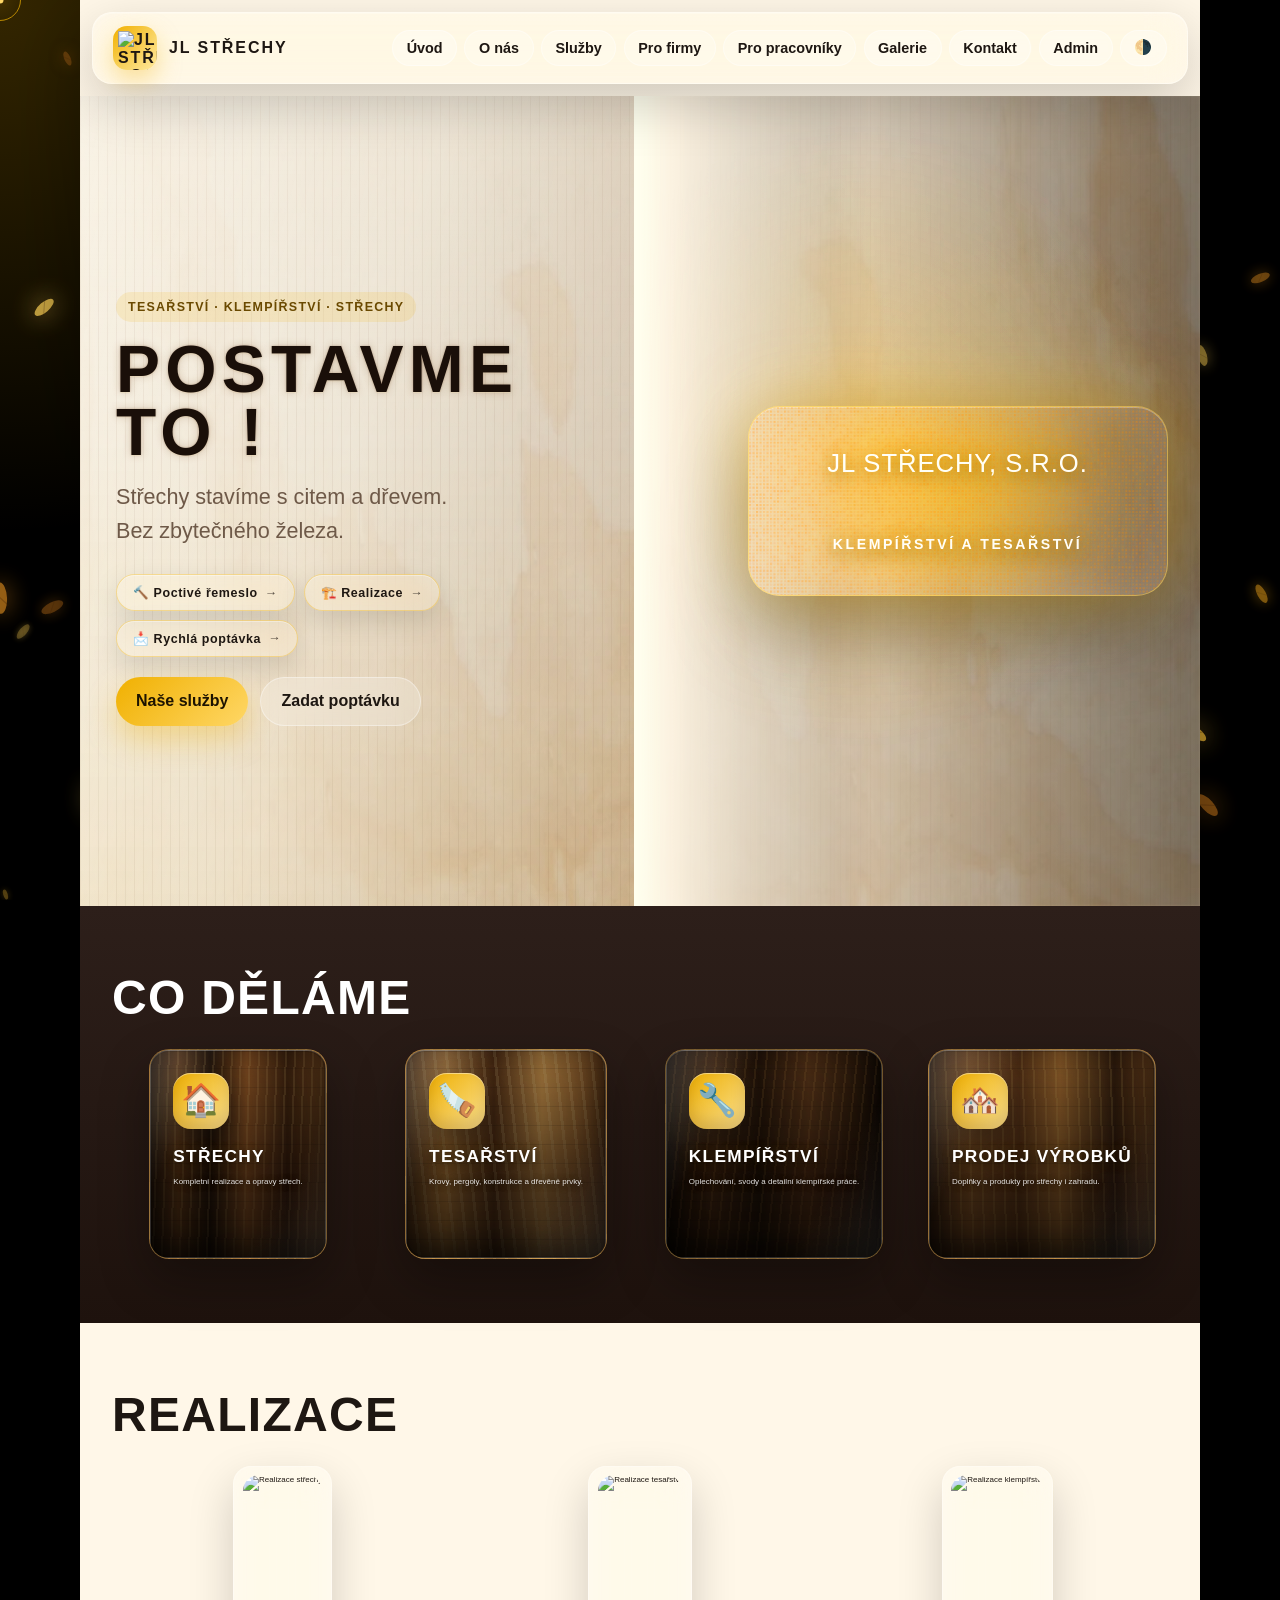
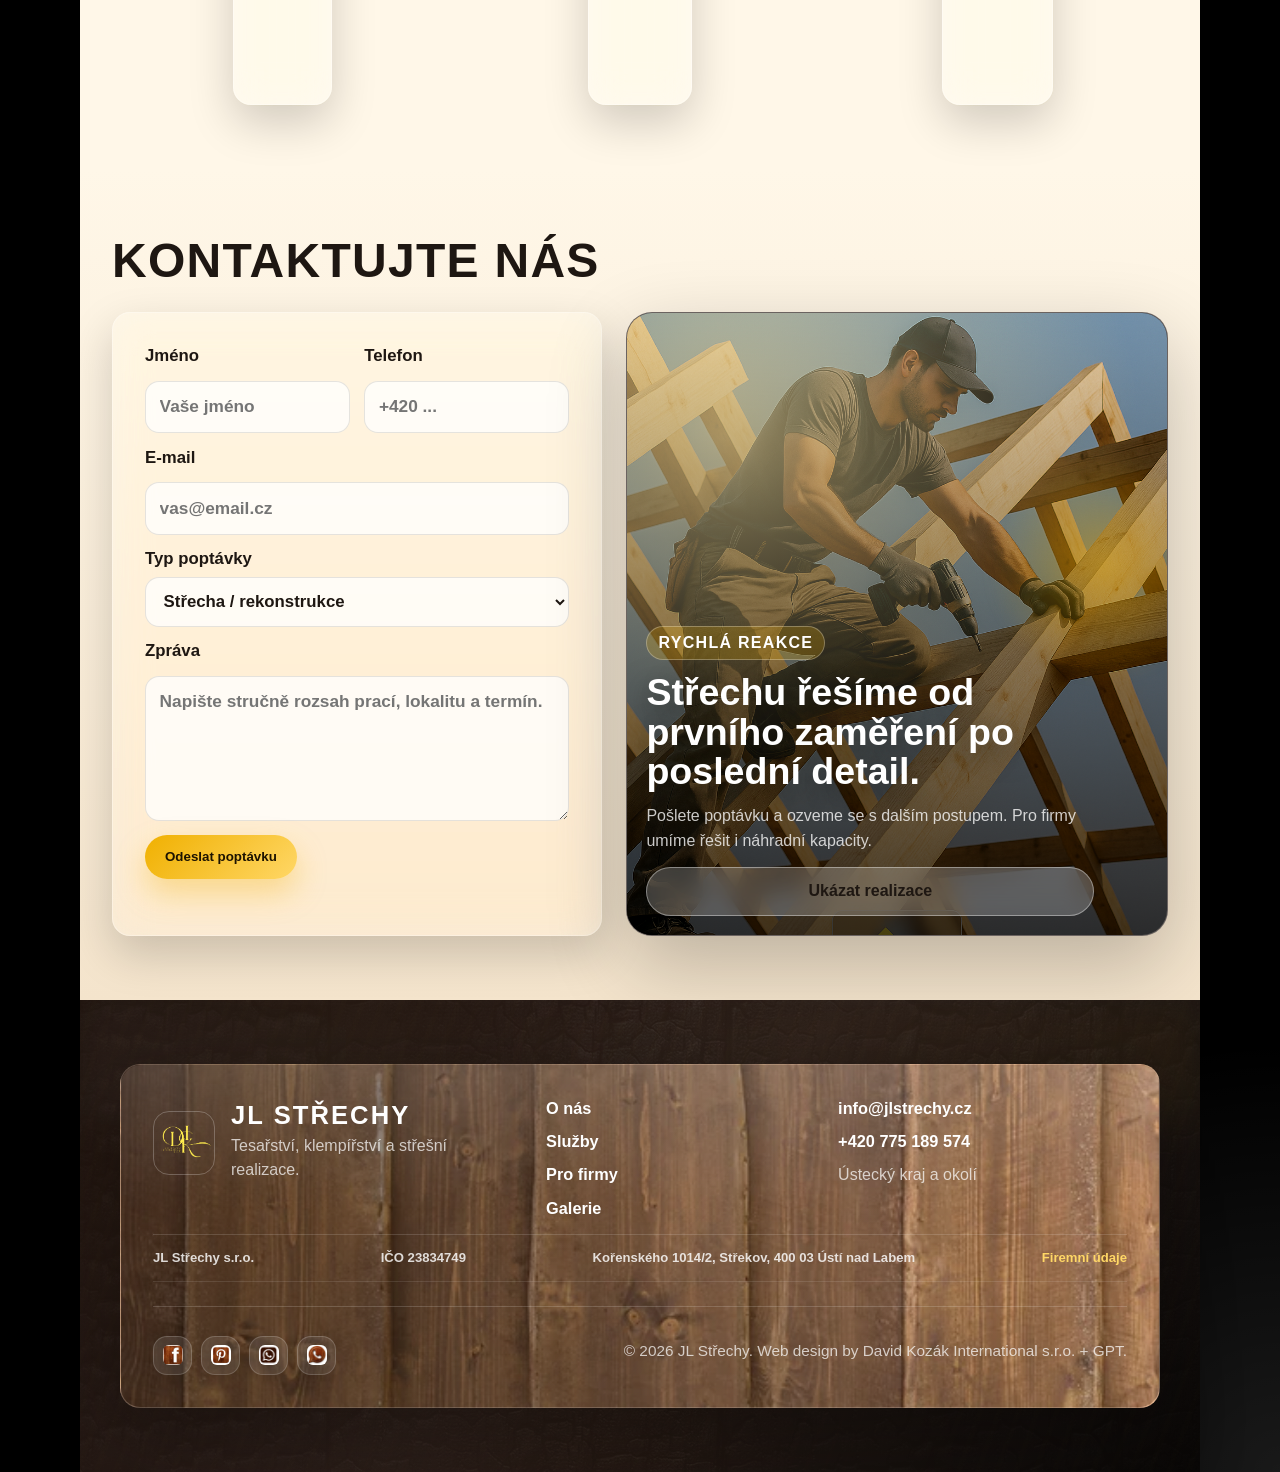
==== commit a0237ae3: "Add company details and sitemap" ====
--- a/JL/index.html
+++ b/JL/index.html
@@ -4,6 +4,28 @@
   <meta charset="UTF-8">
   <meta name="viewport" content="width=device-width, initial-scale=1.0">
   <title>JL Střechy – Tesařství a klempířství</title>
+  <meta name="description" content="JL Střechy s.r.o. - tesařství, klempířství, pokrývačství a střešní realizace v Ústeckém kraji.">
+  <script type="application/ld+json">
+  {
+    "@context": "https://schema.org",
+    "@type": "RoofingContractor",
+    "name": "JL Střechy s.r.o.",
+    "legalName": "JL Střechy s.r.o.",
+    "identifier": "23834749",
+    "url": "https://jl-strechy.github.io/",
+    "email": "info@jlstrechy.cz",
+    "telephone": "+420775189574",
+    "address": {
+      "@type": "PostalAddress",
+      "streetAddress": "Kořenského 1014/2",
+      "addressLocality": "Ústí nad Labem - Střekov",
+      "postalCode": "400 03",
+      "addressCountry": "CZ"
+    },
+    "areaServed": "Ústecký kraj",
+    "description": "Tesařství, klempířství, pokrývačství a střešní realizace."
+  }
+  </script>
   <link href="https://unpkg.com/aos@2.3.4/dist/aos.css" rel="stylesheet">
   <style>
     :root {
@@ -995,6 +1017,12 @@
             <span>Ústecký kraj a okolí</span>
           </div>
         </div>
+        <div class="footer-company">
+          <span>JL Střechy s.r.o.</span>
+          <span>IČO 23834749</span>
+          <span>Kořenského 1014/2, Střekov, 400 03 Ústí nad Labem</span>
+          <a href="o-nas.html#doklady">Firemní údaje</a>
+        </div>
         <div class="footer-bottom">
           <div class="social-icons">
             <a href="https://www.facebook.com/" aria-label="Facebook"><img src="images/social_footer/facebook-ikon.jpeg" alt=""></a>
--- a/JL/site.css
+++ b/JL/site.css
@@ -133,6 +133,69 @@
   font-weight: 700;
 }
 
+.registry-grid {
+  display: grid;
+  grid-template-columns: repeat(2, minmax(0, 1fr));
+  gap: 1rem;
+}
+
+.registry-grid dl {
+  display: grid;
+  gap: 0.75rem;
+  margin: 0;
+}
+
+.registry-grid div {
+  border: 1px solid rgba(30, 18, 13, 0.10);
+  border-radius: 16px;
+  background: rgba(255, 255, 255, 0.42);
+  padding: 0.85rem 0.95rem;
+}
+
+.registry-grid dt {
+  margin-bottom: 0.25rem;
+  color: #835712;
+  font-size: 0.78rem;
+  font-weight: 900;
+  letter-spacing: 0.06rem;
+  text-transform: uppercase;
+}
+
+.registry-grid dd {
+  margin: 0;
+  color: var(--ink);
+  font-size: 1rem;
+  font-weight: 750;
+  line-height: 1.45;
+}
+
+.registry-note {
+  margin: 1rem 0 0;
+  color: var(--muted);
+  font-size: 0.98rem;
+  line-height: 1.6;
+}
+
+.footer-company {
+  display: flex;
+  flex-wrap: wrap;
+  gap: 0.55rem 0.85rem;
+  align-items: center;
+  justify-content: space-between;
+  margin: 0.85rem 0 0;
+  padding: 0.85rem 0;
+  border-top: 1px solid rgba(255, 255, 255, 0.14);
+  border-bottom: 1px solid rgba(255, 255, 255, 0.10);
+  color: rgba(255, 255, 255, 0.82);
+  font-size: 0.82rem;
+  font-weight: 800;
+}
+
+.footer-company a {
+  color: #ffd766;
+  text-decoration: none;
+}
+
 .project-card {
   overflow: hidden;
   color: var(--ink);
@@ -1062,6 +1125,7 @@
   .form-row,
   .split-grid,
   .feature-grid,
+  .registry-grid,
   .quote-grid,
   .project-grid,
   .project-gallery {
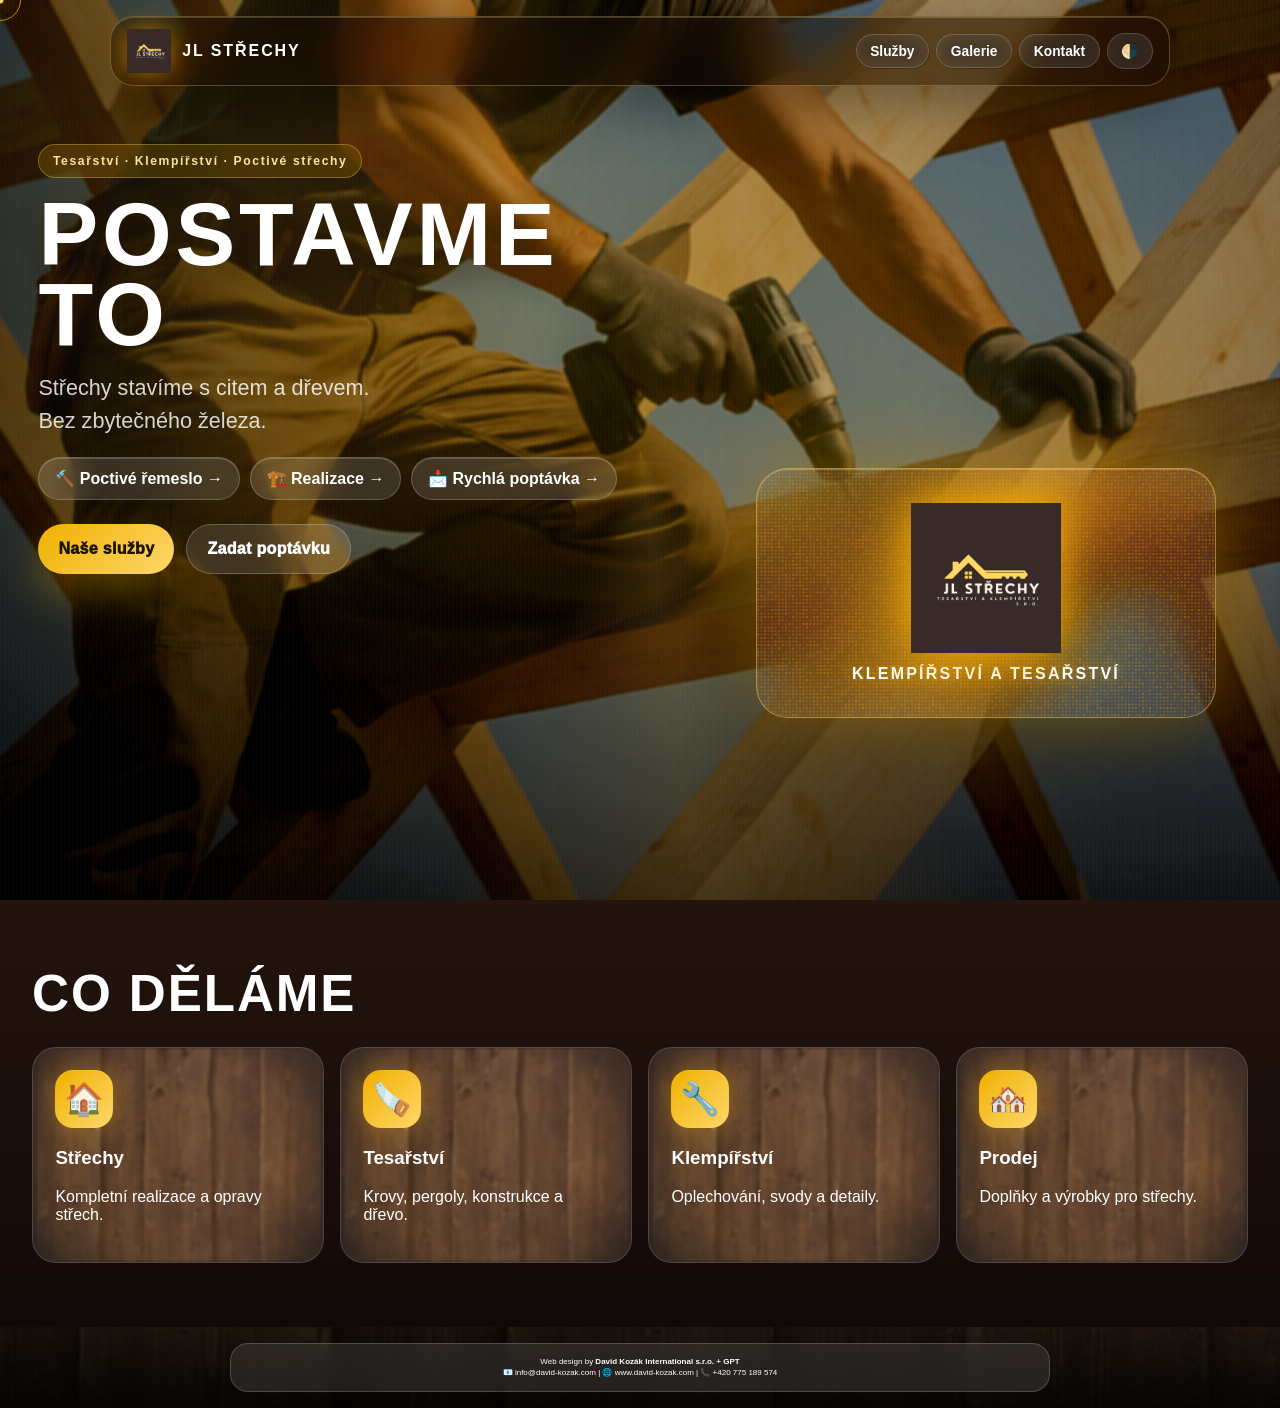
==== commit 08eecfd3: "Deploy ULTRA homepage" ====
--- a/JL/index.html
+++ b/JL/index.html
@@ -1,1392 +1,343 @@
 <!DOCTYPE html>
 <html lang="cs">
 <head>
-  <meta charset="UTF-8">
-  <meta name="viewport" content="width=device-width, initial-scale=1.0">
-  <title>JL Střechy – Tesařství a klempířství</title>
-  <meta name="description" content="JL Střechy s.r.o. - tesařství, klempířství, pokrývačství a střešní realizace v Ústeckém kraji.">
-  <script type="application/ld+json">
-  {
-    "@context": "https://schema.org",
-    "@type": "RoofingContractor",
-    "name": "JL Střechy s.r.o.",
-    "legalName": "JL Střechy s.r.o.",
-    "identifier": "23834749",
-    "url": "https://jl-strechy.github.io/",
-    "email": "info@jlstrechy.cz",
-    "telephone": "+420775189574",
-    "address": {
-      "@type": "PostalAddress",
-      "streetAddress": "Kořenského 1014/2",
-      "addressLocality": "Ústí nad Labem - Střekov",
-      "postalCode": "400 03",
-      "addressCountry": "CZ"
-    },
-    "areaServed": "Ústecký kraj",
-    "description": "Tesařství, klempířství, pokrývačství a střešní realizace."
-  }
-  </script>
-  <link href="https://unpkg.com/aos@2.3.4/dist/aos.css" rel="stylesheet">
-  <style>
-    :root {
-      --page: #000000;
-      --surface: #fff7e8;
-      --surface-2: #f4e4cc;
-      --ink: #1e1712;
-      --muted: #6e5948;
-      --brown: #1e120d;
-      --brown-2: #2d1f1a;
-      --gold: #f0b000;
-      --gold-2: #ffd766;
-      --glass: rgba(255, 255, 255, 0.22);
-      --glass-strong: rgba(255, 255, 255, 0.36);
-      --glass-border: rgba(255, 255, 255, 0.38);
-      --shadow: 0 24px 80px rgba(0,0,0,.35);
-      --radius-xl: 28px;
-      --radius-l: 20px;
-      --radius-m: 14px;
-    }
-
-    body.dark {
-      --surface: #121212;
-      --surface-2: #1b1b1b;
-      --ink: #f5f5f5;
-      --muted: #c8bcae;
-      --brown: #090909;
-      --brown-2: #16110f;
-      --glass: rgba(255,255,255,.10);
-      --glass-strong: rgba(255,255,255,.16);
-      --glass-border: rgba(255,255,255,.20);
-    }
-
-    * { box-sizing: border-box; }
-    html { scroll-behavior: smooth; }
-    body {
-      margin: 0;
-      font-family: "Segoe UI", Aptos, Arial, sans-serif;
-      background:
-        radial-gradient(circle at top left, rgba(240,176,0,.22), transparent 34rem),
-        radial-gradient(circle at bottom right, rgba(255,255,255,.10), transparent 28rem),
-        var(--page);
-      color: var(--ink);
-      display: flex;
-      justify-content: center;
-      transition: background-color .35s ease, color .35s ease;
-    }
-
-    .container {
-      width: 100%;
-      max-width: 1120px;
-      min-height: 100vh;
-      background: linear-gradient(180deg, var(--surface), var(--surface-2));
-      position: relative;
-      overflow: hidden;
-      box-shadow: var(--shadow);
-    }
-
-    .topbar {
-      position: sticky;
-      top: 0;
-      z-index: 30;
-      display: flex;
-      justify-content: space-between;
-      align-items: center;
-      gap: 1rem;
-      padding: .8rem 1.25rem;
-      margin: .75rem;
-      border: 1px solid var(--glass-border);
-      border-radius: var(--radius-l);
-      background: var(--glass);
-      backdrop-filter: blur(18px) saturate(160%);
-      -webkit-backdrop-filter: blur(18px) saturate(160%);
-      box-shadow: 0 10px 40px rgba(0,0,0,.14);
-    }
-
-    .brand {
-      display: flex;
-      align-items: center;
-      gap: .75rem;
-      min-width: max-content;
-      font-weight: 900;
-      letter-spacing: .12rem;
-      text-transform: uppercase;
-    }
-
-    .brand-mark {
-      width: 44px;
-      height: 44px;
-      border-radius: 14px;
-      background: linear-gradient(135deg, var(--gold), #fff2b8);
-      display: grid;
-      place-items: center;
-      box-shadow: 0 10px 25px rgba(240,176,0,.35);
-    }
-
-    .menu {
-      display: flex;
-      align-items: center;
-      gap: .45rem;
-      flex-wrap: wrap;
-      justify-content: flex-end;
-    }
-
-    .menu a, .toggle-theme {
-      color: var(--ink);
-      text-decoration: none;
-      font-weight: 700;
-      font-size: .9rem;
-      border: 1px solid var(--glass-border);
-      border-radius: 999px;
-      background: var(--glass);
-      backdrop-filter: blur(12px);
-      -webkit-backdrop-filter: blur(12px);
-      padding: .55rem .85rem;
-      transition: transform .25s ease, background .25s ease, box-shadow .25s ease;
-      cursor: pointer;
-    }
-
-    .menu a:hover, .toggle-theme:hover {
-      background: var(--glass-strong);
-      box-shadow: 0 0 0 3px rgba(255,255,255,.20), 0 10px 25px rgba(0,0,0,.18);
-      transform: translateY(-2px);
-    }
-
-    .menu-group {
-      position: relative;
-    }
-
-    .submenu {
-      position: absolute;
-      top: calc(100% + .5rem);
-      right: 0;
-      min-width: 210px;
-      display: none;
-      flex-direction: column;
-      gap: .35rem;
-      padding: .6rem;
-      border: 1px solid var(--glass-border);
-      border-radius: 18px;
-      background: rgba(20, 14, 10, .74);
-      backdrop-filter: blur(20px);
-      -webkit-backdrop-filter: blur(20px);
-      box-shadow: var(--shadow);
-    }
-
-    .menu-group:hover .submenu { display: flex; }
-    .submenu a { color: #fff; justify-content: flex-start; border-radius: 12px; }
-
-    .hero {
-      min-height: 90vh;
-      display: grid;
-      grid-template-columns: 1fr 1.02fr;
-      align-items: stretch;
-      position: relative;
-    }
-
-    .intro-text {
-      padding: 5rem 2.25rem 4rem;
-      display: flex;
-      flex-direction: column;
-      justify-content: center;
-      position: relative;
-      z-index: 2;
-    }
-
-    .eyebrow {
-      display: inline-flex;
-      width: fit-content;
-      gap: .45rem;
-      align-items: center;
-      margin-bottom: 1rem;
-      padding: .5rem .75rem;
-      border-radius: 999px;
-      background: rgba(240,176,0,.14);
-      color: #6a4900;
-      font-weight: 800;
-      font-size: .78rem;
-      letter-spacing: .08rem;
-      text-transform: uppercase;
-    }
-
-    .intro-text h1 {
-      margin: 0 0 1rem;
-      font-family: "Arial Black", Impact, Aptos, sans-serif;
-      font-size: clamp(2.6rem, 6vw, 5.4rem);
-      line-height: .95;
-      letter-spacing: .22rem;
-      text-transform: uppercase;
-      color: var(--ink);
-    }
-
-    .intro-text p {
-      max-width: 34rem;
-      font-size: clamp(1.05rem, 2vw, 1.35rem);
-      color: var(--muted);
-      line-height: 1.55;
-      margin: 0 0 1.7rem;
-    }
-
-    .hero-actions {
-      display: flex;
-      gap: .75rem;
-      flex-wrap: wrap;
-    }
-
-    .badge-row {
-      display: flex;
-      flex-wrap: wrap;
-      gap: .55rem;
-      margin: 0 0 1.25rem;
-    }
-
-    .badge {
-      position: relative;
-      display: inline-flex;
-      align-items: center;
-      gap: .45rem;
-      width: fit-content;
-      padding: .62rem 1rem;
-      border-radius: 999px;
-      color: var(--ink);
-      text-decoration: none;
-      font-size: .78rem;
-      font-weight: 900;
-      letter-spacing: .035rem;
-      background: rgba(255,255,255,.22);
-      border: 1px solid rgba(240,176,0,.34);
-      backdrop-filter: blur(14px) saturate(160%);
-      -webkit-backdrop-filter: blur(14px) saturate(160%);
-      box-shadow: 0 10px 28px rgba(0,0,0,.13), inset 0 1px 0 rgba(255,255,255,.35);
-      overflow: hidden;
-      transition: transform .25s ease, box-shadow .25s ease, background .25s ease;
-    }
-
-    .badge::before {
-      content: "";
-      position: absolute;
-      inset: -40% auto -40% -70%;
-      width: 60%;
-      background: linear-gradient(90deg, transparent, rgba(255,255,255,.55), transparent);
-      transform: rotate(18deg);
-      animation: badgeShine 4.5s ease-in-out infinite;
-    }
-
-    .badge:hover {
-      transform: translateY(-2px);
-      background: rgba(255,255,255,.34);
-      box-shadow: 0 0 0 3px rgba(240,176,0,.16), 0 16px 36px rgba(0,0,0,.20);
-    }
-
-    .badge-arrow {
-      opacity: .75;
-      transform: translateX(0);
-      transition: transform .25s ease, opacity .25s ease;
-    }
-
-    .badge:hover .badge-arrow {
-      opacity: 1;
-      transform: translateX(3px);
-    }
-
-    @keyframes badgeShine {
-      0%, 55% { left: -70%; }
-      100% { left: 130%; }
-    }
-
-    .btn {
-      border: 0;
-      border-radius: 999px;
-      padding: .9rem 1.25rem;
-      font-weight: 900;
-      cursor: pointer;
-      transition: transform .25s ease, box-shadow .25s ease, background .25s ease;
-      text-decoration: none;
-      display: inline-flex;
-      align-items: center;
-      justify-content: center;
-      color: #1d1300;
-    }
-
-    .btn-primary {
-      background: linear-gradient(135deg, var(--gold), var(--gold-2));
-      box-shadow: 0 14px 30px rgba(240,176,0,.34);
-    }
-
-    .btn-glass {
-      background: var(--glass);
-      border: 1px solid var(--glass-border);
-      color: var(--ink);
-      backdrop-filter: blur(12px);
-      -webkit-backdrop-filter: blur(12px);
-    }
-
-    .btn:hover { transform: translateY(-3px); box-shadow: 0 18px 40px rgba(0,0,0,.25); }
-
-    .intro-img {
-      position: relative;
-      min-height: 90vh;
-      background: url('https://i.ibb.co/PGywwLpD/worker-jpg.png') no-repeat center top/cover;
-    }
-
-    .intro-img::after {
-      content: "";
-      position: absolute;
-      inset: 0;
-      background: linear-gradient(90deg, var(--surface) 0%, rgba(255,247,232,.35) 35%, rgba(0,0,0,.08) 100%);
-    }
-
-    section {
-      padding: 4rem 2rem;
-    }
-
-    .section-title {
-      margin: 0 0 1.5rem;
-      font-size: clamp(1.8rem, 4vw, 3rem);
-      letter-spacing: .08rem;
-      text-transform: uppercase;
-    }
-
-    .services {
-      background: linear-gradient(180deg, var(--brown-2), var(--brown));
-      color: #fff;
-    }
-
-    .service-grid, .gallery-grid {
-      display: grid;
-      grid-template-columns: repeat(auto-fit, minmax(180px, 1fr));
-      gap: 1rem;
-    }
-
-    .service-item, .gallery-item, .contact-card, .footer-card {
-      max-width: 820px;
-      margin: 0 auto;
-      padding: .7rem;
-      font-size: 8px;
-      line-height: 1.35;
-      background: rgba(255,255,255,.20);
-      border: 1px solid rgba(255,255,255,.28);
-      backdrop-filter: blur(18px) saturate(160%);
-      -webkit-backdrop-filter: blur(18px) saturate(160%);
-      border-radius: 18px;
-      box-shadow: 0 18px 45px rgba(0,0,0,.18);
-    }
-
-    .service-item {
-      position: relative;
-      overflow: hidden;
-      padding: 1.45rem;
-      min-height: 210px;
-      color: #fff;
-      isolation: isolate;
-      border-radius: var(--radius-l);
-      border: 1px solid rgba(255, 205, 105, .38);
-      background:
-        linear-gradient(180deg, rgba(255,255,255,.10), rgba(0,0,0,.22)),
-        linear-gradient(90deg, #5a3519, #8a5729 18%, #3f2614 36%, #a66a32 52%, #4a2b15 74%, #7a4a24);
-      box-shadow:
-        0 20px 50px rgba(0,0,0,.32),
-        inset 0 1px 0 rgba(255,255,255,.25),
-        inset 0 -16px 28px rgba(0,0,0,.36),
-        inset 0 0 0 2px rgba(0,0,0,.18);
-      transition: transform .3s ease, box-shadow .3s ease, filter .3s ease;
-    }
-
-    .service-item:nth-child(1) {
-      background:
-        linear-gradient(180deg, rgba(0,0,0,.18), rgba(0,0,0,.46)),
-        repeating-linear-gradient(92deg, rgba(255,210,130,.18) 0 2px, transparent 2px 9px),
-        linear-gradient(90deg, #3b2110, #7d4a22 16%, #2b180c 34%, #a8642d 55%, #4a2a14 78%, #8a5528);
-    }
-
-    .service-item:nth-child(2) {
-      background:
-        linear-gradient(180deg, rgba(0,0,0,.14), rgba(0,0,0,.40)),
-        repeating-linear-gradient(84deg, rgba(255,230,165,.18) 0 3px, transparent 3px 12px),
-        linear-gradient(90deg, #7b4b22, #c0833e 20%, #5b3419 44%, #d59b50 68%, #74451f);
-    }
-
-    .service-item:nth-child(3) {
-      background:
-        linear-gradient(180deg, rgba(0,0,0,.24), rgba(0,0,0,.55)),
-        repeating-linear-gradient(96deg, rgba(255,185,90,.15) 0 2px, transparent 2px 10px),
-        linear-gradient(90deg, #24140b, #5d3519 22%, #2f1b0e 43%, #734421 66%, #1d1109);
-    }
-
-    .service-item:nth-child(4) {
-      background:
-        linear-gradient(180deg, rgba(0,0,0,.17), rgba(0,0,0,.44)),
-        repeating-linear-gradient(88deg, rgba(255,215,120,.16) 0 2px, transparent 2px 11px),
-        linear-gradient(90deg, #533018, #9a602e 18%, #6c3e1d 40%, #b77937 58%, #3c2312 82%, #8d5729);
-    }
-
-    .service-item::before {
-      content: "";
-      position: absolute;
-      inset: -16px;
-      z-index: 0;
-      opacity: .45;
-      background:
-        radial-gradient(ellipse at 20% 30%, rgba(255,230,170,.22), transparent 22%),
-        radial-gradient(ellipse at 75% 65%, rgba(40,18,5,.35), transparent 30%),
-        repeating-radial-gradient(ellipse at 35% 45%, rgba(255,210,120,.12) 0 2px, rgba(0,0,0,.05) 3px 5px, transparent 6px 14px);
-      filter: blur(5px) contrast(1.18) saturate(1.2);
-      transform: scale(1.08);
-      mask-image: radial-gradient(circle at center, #000 54%, transparent 100%);
-      -webkit-mask-image: radial-gradient(circle at center, #000 54%, transparent 100%);
-      transition: opacity .35s ease, filter .35s ease, transform .35s ease;
-    }
-
-    .service-item::after {
-      content: "";
-      position: absolute;
-      inset: 0;
-      z-index: 1;
-      pointer-events: none;
-      background:
-        linear-gradient(120deg, rgba(255,255,255,.18), transparent 28%, transparent 72%, rgba(255,255,255,.08)),
-        linear-gradient(180deg, rgba(0,0,0,.12), rgba(0,0,0,.56)),
-        repeating-linear-gradient(0deg, transparent 0 18px, rgba(0,0,0,.10) 18px 19px);
-      box-shadow:
-        inset 0 0 0 1px rgba(255,255,255,.16),
-        inset 0 0 36px rgba(0,0,0,.42);
-    }
-
-    .service-item > * {
-      position: relative;
-      z-index: 2;
-    }
-
-    .service-item strong {
-      display: inline-block;
-      margin-top: .2rem;
-      font-size: 1.08rem;
-      letter-spacing: .08rem;
-      text-transform: uppercase;
-      text-shadow:
-        0 2px 10px rgba(0,0,0,.72),
-        0 0 14px rgba(255,190,70,.18);
-    }
-
-    .service-item p {
-      color: rgba(255,255,255,.88);
-      text-shadow: 0 1px 7px rgba(0,0,0,.65);
-      line-height: 1.45;
-    }
-
-    .service-item:hover {
-      transform: translateY(-8px) rotateX(1deg);
-      filter: saturate(1.08);
-      box-shadow:
-        0 28px 65px rgba(0,0,0,.42),
-        0 0 0 3px rgba(240,176,0,.12),
-        inset 0 1px 0 rgba(255,255,255,.28),
-        inset 0 -16px 28px rgba(0,0,0,.38);
-    }
-
-    .service-item:hover::before {
-      opacity: .68;
-      filter: blur(2px) contrast(1.32) saturate(1.35);
-      transform: scale(1.14) rotate(.35deg);
-    }
-
-    .service-icon {
-      font-size: 2rem;
-      display: inline-grid;
-      place-items: center;
-      width: 56px;
-      height: 56px;
-      margin-bottom: .8rem;
-      border-radius: 18px;
-      background: linear-gradient(135deg, rgba(240,176,0,.98), rgba(255,230,150,.98));
-      color: #211600;
-      box-shadow:
-        0 12px 24px rgba(0,0,0,.30),
-        inset 0 1px 0 rgba(255,255,255,.45),
-        inset 0 -8px 14px rgba(110,65,0,.22);
-    }
-
-    .gallery {
-      background: var(--surface);
-    }
-
-    .gallery-item {
-      overflow: hidden;
-      padding: .55rem;
-      background: rgba(255,255,255,.35);
-    }
-
-    .gallery-item img {
-      width: 100%;
-      height: 220px;
-      object-fit: cover;
-      display: block;
-      border-radius: 16px;
-      transition: transform .45s ease;
-    }
-
-    .gallery-item:hover img { transform: scale(1.055); }
-
-    .contact {
-      background: linear-gradient(180deg, var(--surface), var(--surface-2));
-    }
-
-    .contact-card {
-      max-width: 680px;
-      margin: 0 auto;
-      padding: 1.4rem;
-      background: rgba(255,255,255,.24);
-    }
-
-    .field {
-      display: grid;
-      gap: .35rem;
-      margin-bottom: .85rem;
-      font-weight: 700;
-      color: var(--ink);
-    }
-
-    input, textarea {
-      width: 100%;
-      border: 1px solid rgba(0,0,0,.10);
-      border-radius: 14px;
-      padding: .85rem;
-      font: inherit;
-      background: rgba(255,255,255,.75);
-      outline: none;
-    }
-
-    input:focus, textarea:focus { box-shadow: 0 0 0 3px rgba(240,176,0,.25); border-color: var(--gold); }
-
-    .footer {
-      position: relative;
-      background:
-        linear-gradient(rgba(0,0,0,.55), rgba(0,0,0,.70)),
-        radial-gradient(ellipse at bottom center, rgba(255,180,0,.45) 0%, rgba(255,180,0,.18) 25%, rgba(0,0,0,0) 65%),
-        url('https://i.ibb.co/ks3j2ZNW/wood1-jpg.webp') center/cover;
-      animation: woodMove 18s ease-in-out infinite alternate;
-      overflow: hidden;
-    }
-
-    .footer-mask {
-      position: absolute;
-      inset: 0;
-      pointer-events: none;
-      z-index: 2;
-      opacity: 0;
-      transition: opacity .28s ease;
-      background:
-        radial-gradient(circle 42px at var(--mx,50%) var(--my,50%), rgba(255,255,255,.80), transparent 72%),
-        radial-gradient(circle 145px at var(--mx,50%) var(--my,50%), rgba(255,205,80,.55), rgba(255,145,0,.20) 45%, transparent 74%),
-        radial-gradient(circle 260px at var(--mx,50%) var(--my,50%), rgba(255,220,130,.22), transparent 72%);
-      mix-blend-mode: screen;
-      filter: saturate(1.25);
-    }
-
-    .footer:hover .footer-mask {
-      opacity: 1;
-    }
-
-    .footer::after {
-      content: "";
-      position: absolute;
-      inset: 0;
-      pointer-events: none;
-      z-index: 1;
-      opacity: .28;
-      background:
-        repeating-linear-gradient(110deg, transparent 0 12px, rgba(255,210,120,.10) 13px, transparent 18px),
-        radial-gradient(circle at var(--mx,50%) var(--my,50%), rgba(255,190,0,.28), transparent 45%);
-      mix-blend-mode: overlay;
-    }
-
-    .footer::before {
-      content: "";
-      position: absolute;
-      left: 0;
-      right: 0;
-      bottom: 0;
-      height: 120px;
-      pointer-events: none;
-      background: radial-gradient(ellipse at center, rgba(255,200,80,.55), rgba(255,180,0,.25) 40%, transparent 70%);
-      filter: blur(18px);
-      opacity: .9;
-    }
-
-    .footer-card {
-      max-width: 820px;
-      margin: 0 auto;
-      padding: .7rem;
-      font-size: 8px;
-      line-height: 1.35;
-    }
-
-    .social-icons {
-      display: flex;
-      justify-content: center;
-      gap: .45rem;
-      flex-wrap: wrap;
-      margin-top: .55rem;
-    }
-
-    .social-icons img {
-      width: 24px;
-      height: 24px;
-      object-fit: cover;
-      border-radius: 7px;
-      box-shadow: 0 8px 18px rgba(0,0,0,.25);
-    }
-
-    .dki-logo {
-      max-width: 62px;
-      margin-top: .45rem;
-      border-radius: 8px;
-    }
-
-    @media (max-width: 820px) {
-      .topbar { align-items: flex-start; flex-direction: column; }
-      .menu { justify-content: flex-start; }
-      .hero { grid-template-columns: 1fr; }
-      .intro-img { min-height: 50vh; }
-      .intro-img::after { background: linear-gradient(180deg, transparent, var(--surface)); }
-    }
-    .fx-panel {
-      position: absolute;
-      top: 50%;
-      right: 2rem;
-      transform: translateY(-50%);
-      width: min(420px, calc(100% - 4rem));
-      min-height: 190px;
-      border: 1px solid rgba(255, 210, 80, .46);
-      border-radius: 26px;
-      background:
-        radial-gradient(circle at 50% 50%, rgba(255,190,0,.24), transparent 62%),
-        rgba(255,255,255,.14);
-      backdrop-filter: blur(20px) saturate(190%);
-      -webkit-backdrop-filter: blur(20px) saturate(190%);
-      box-shadow:
-        0 0 42px rgba(255,184,0,.28),
-        0 22px 55px rgba(0,0,0,.28),
-        inset 0 1px 0 rgba(255,255,255,.38);
-      overflow: hidden;
-      z-index: 4;
-      cursor: pointer;
-    }
-
-    .fx-panel canvas {
-      position: absolute;
-      inset: 0;
-      width: 100%;
-      height: 100%;
-      z-index: 2;
-    }
-
-    .matrix-content {
-      position: absolute;
-      inset: 0;
-      display: grid;
-      place-items: center;
-      text-align: center;
-      padding: 1rem;
-      color: rgba(255,255,255,.92);
-      font-family: "Arial Black", Impact, Aptos, sans-serif;
-      font-size: clamp(1.05rem, 2vw, 1.75rem);
-      line-height: 1.1;
-      letter-spacing: .06rem;
-      text-transform: uppercase;
-      text-shadow: 0 0 18px rgba(255,184,0,.85), 0 4px 18px rgba(0,0,0,.55);
-      z-index: 3;
-      pointer-events: none;
-      transition: opacity .35s ease, transform .35s ease, filter .35s ease;
-    }
-
-    .matrix-content span {
-      display: block;
-      margin-top: .45rem;
-      font-family: "Segoe UI", Aptos, Arial, sans-serif;
-      font-size: .55em;
-      letter-spacing: .16rem;
-      font-weight: 800;
-    }
-
-    .fx-panel:hover .matrix-content {
-      opacity: .28;
-      transform: scale(.98);
-      filter: blur(.3px);
-    }
-
-    @media (max-width: 820px) {
-      .fx-panel {
-        position: relative;
-        top: auto;
-        right: auto;
-        transform: none;
-        width: calc(100% - 2rem);
-        margin: 1rem;
-      }
-    }
-
-
-    /* ==============================
-       SAFE ULTRA++ PATCH
-       Pouze vizuální vrstva – struktura sekcí zůstává zachovaná
-    ============================== */
-
-    @media (hover: hover) and (pointer: fine) {
-      body.ultra-cursor { cursor: none; }
-      .cursor-dot,
-      .cursor-ring {
-        position: fixed;
-        top: 0;
-        left: 0;
-        pointer-events: none;
-        z-index: 9999;
-        transform: translate(-50%, -50%);
-      }
-      .cursor-dot {
-        width: 7px;
-        height: 7px;
-        border-radius: 50%;
-        background: var(--gold-2);
-        box-shadow: 0 0 18px rgba(255,190,0,.9);
-      }
-      .cursor-ring {
-        width: 42px;
-        height: 42px;
-        border: 1px solid rgba(255,190,0,.65);
-        border-radius: 50%;
-        transition: width .25s ease, height .25s ease, border-color .25s ease, background .25s ease;
-      }
-      body.cursor-active .cursor-ring {
-        width: 70px;
-        height: 70px;
-        background: rgba(255,190,0,.08);
-        border-color: rgba(255,230,130,.95);
-      }
-    }
-
-    .brand-mark {
-      overflow: hidden;
-    }
-
-    .brand-mark img {
-      width: 100%;
-      height: 100%;
-      object-fit: contain;
-      padding: 5px;
-      filter: drop-shadow(0 0 10px rgba(255,180,0,.55));
-    }
-
-    .topbar {
-      background: rgba(255,255,255,.18);
-      box-shadow:
-        0 18px 55px rgba(0,0,0,.20),
-        inset 0 1px 0 rgba(255,255,255,.22);
-    }
-
-    body.dark .topbar {
-      background: rgba(18,10,6,.58);
-    }
-
-    .hero {
-      isolation: isolate;
-      perspective: 1200px;
-    }
-
-    .hero::before {
-      content: "";
-      position: absolute;
-      inset: 0;
-      z-index: 0;
-      pointer-events: none;
-      background:
-        repeating-linear-gradient(90deg, rgba(255,255,255,.018) 0 1px, transparent 1px 4px),
-        radial-gradient(circle at 20% 20%, rgba(255,200,80,.10), transparent 34%);
-      mix-blend-mode: screen;
-      opacity: .65;
-    }
-
-    .intro-img {
-      background:
-        linear-gradient(90deg, rgba(0,0,0,.18), rgba(0,0,0,.04) 42%, rgba(0,0,0,.16)),
-        radial-gradient(circle at 40% 42%, rgba(255,180,0,.18), transparent 54%),
-        url('https://i.ibb.co/PGywwLpD/worker-jpg.png') no-repeat center top/cover;
-      filter: contrast(1.08) saturate(1.08);
-      will-change: transform;
-    }
-
-    .intro-img::after {
-      background:
-        radial-gradient(circle at 70% 45%, rgba(255,210,90,.12), transparent 38%),
-        linear-gradient(90deg, var(--surface) 0%, rgba(255,247,232,.34) 35%, rgba(0,0,0,.10) 100%);
-      backdrop-filter: blur(.8px);
-    }
-
-    .fx-panel {
-      border-radius: 32px;
-      border-color: rgba(255, 210, 80, .50);
-      background:
-        radial-gradient(circle at 50% 50%, rgba(255,190,0,.26), transparent 62%),
-        rgba(255,255,255,.12);
-      backdrop-filter: blur(26px) saturate(190%);
-      -webkit-backdrop-filter: blur(26px) saturate(190%);
-      box-shadow:
-        0 0 72px rgba(255,184,0,.34),
-        0 34px 80px rgba(0,0,0,.34),
-        inset 0 1px 0 rgba(255,255,255,.30);
-    }
-
-    .matrix-content img {
-      max-width: 150px;
-      filter: drop-shadow(0 0 22px rgba(255,180,0,.88));
-    }
-
-    .footer {
-      background:
-        linear-gradient(rgba(0,0,0,.82), rgba(0,0,0,.94)),
-        url('https://i.ibb.co/ks3j2ZNW/wood1-jpg.webp') center/cover;
-      animation: woodMove 18s ease-in-out infinite alternate;
-    }
-
-    .footer-card {
-      background: rgba(255,255,255,.10);
-      border: 1px solid rgba(255,255,255,.18);
-      backdrop-filter: blur(16px) saturate(155%);
-      -webkit-backdrop-filter: blur(16px) saturate(155%);
-      border-radius: 18px;
-    }
-
-    @keyframes woodMove {
-      0% { background-position: center top; }
-      100% { background-position: center bottom; }
-    }
+<meta charset="UTF-8">
+<meta name="viewport" content="width=device-width, initial-scale=1.0">
+<title>JL Střechy – ULTRA++</title>
+<link href="https://unpkg.com/aos@2.3.4/dist/aos.css" rel="stylesheet">
+
+<style>
+:root{
+  --gold:#f0b000;
+  --gold2:#ffd86b;
+  --dark:#120a06;
+  --glass:rgba(255,255,255,.12);
+  --glass2:rgba(255,255,255,.22);
+}
+
+*{box-sizing:border-box}
+html{scroll-behavior:smooth}
+body{
+  margin:0;
+  font-family:"Segoe UI",Aptos,Arial,sans-serif;
+  background:#000;
+  color:#fff;
+  overflow-x:hidden;
+  cursor:none;
+}
+
+/* MAGNETIC CURSOR */
+.cursor-dot,.cursor-ring{
+  position:fixed;
+  top:0;left:0;
+  pointer-events:none;
+  z-index:9999;
+  transform:translate(-50%,-50%);
+}
+.cursor-dot{
+  width:7px;height:7px;
+  border-radius:50%;
+  background:var(--gold2);
+  box-shadow:0 0 18px rgba(255,190,0,.9);
+}
+.cursor-ring{
+  width:42px;height:42px;
+  border:1px solid rgba(255,190,0,.7);
+  border-radius:50%;
+  transition:width .25s,height .25s,border-color .25s,background .25s;
+}
+body.cursor-active .cursor-ring{
+  width:70px;height:70px;
+  background:rgba(255,190,0,.08);
+  border-color:rgba(255,230,130,.95);
+}
+
+.hero{
+  position:relative;
+  min-height:100vh;
+  overflow:hidden;
+  isolation:isolate;
+  perspective:1200px;
+}
+
+/* CINEMATIC WORKER LAYER */
+.intro-img{
+  position:absolute;
+  inset:-7%;
+  background:
+    linear-gradient(90deg,rgba(0,0,0,.72),rgba(0,0,0,.28) 42%,rgba(0,0,0,.45)),
+    radial-gradient(circle at 30% 38%,rgba(255,180,0,.26),transparent 55%),
+    url('images/hero/worker.jpg.png') center/cover;
+  filter:contrast(1.13) saturate(1.12);
+  transform:translate3d(0,0,0) scale(1.02);
+  will-change:transform;
+  z-index:-3;
+}
+.intro-img::after{
+  content:"";
+  position:absolute;
+  inset:0;
+  background:
+    radial-gradient(circle at 70% 45%,rgba(255,210,90,.15),transparent 38%),
+    linear-gradient(180deg,transparent 55%,rgba(0,0,0,.78));
+  backdrop-filter:blur(1.4px);
+}
+
+/* GRAIN + LIGHT BEAMS */
+.hero::before{
+  content:"";
+  position:absolute;
+  inset:0;
+  background:
+    repeating-linear-gradient(90deg,rgba(255,255,255,.025) 0 1px,transparent 1px 4px),
+    radial-gradient(circle at 20% 20%,rgba(255,200,80,.14),transparent 34%);
+  mix-blend-mode:screen;
+  opacity:.65;
+  z-index:-1;
+}
+.hero::after{
+  content:"";
+  position:absolute;
+  inset:-20%;
+  background:conic-gradient(from 140deg at 50% 50%,transparent,rgba(255,195,62,.12),transparent 18%,transparent 100%);
+  animation:slowBeam 14s linear infinite;
+  z-index:-2;
+}
+@keyframes slowBeam{to{transform:rotate(360deg)}}
+
+.topbar{
+  position:fixed;
+  top:1rem;left:50%;
+  transform:translateX(-50%);
+  width:min(1060px,calc(100% - 2rem));
+  z-index:50;
+  display:flex;
+  justify-content:space-between;
+  align-items:center;
+  gap:1rem;
+  padding:.75rem 1rem;
+  border-radius:24px;
+  background:rgba(18,10,6,.54);
+  border:1px solid rgba(255,210,100,.28);
+  backdrop-filter:blur(18px) saturate(170%);
+  box-shadow:0 18px 55px rgba(0,0,0,.35),inset 0 1px 0 rgba(255,255,255,.18);
+}
+.brand-mini{
+  display:flex;align-items:center;gap:.7rem;
+  font-weight:900;letter-spacing:.12rem;
+}
+.brand-mini img{width:44px;height:44px;object-fit:contain;filter:drop-shadow(0 0 13px rgba(255,180,0,.6))}
+.nav{display:flex;gap:.45rem;align-items:center;flex-wrap:wrap;justify-content:flex-end}
+.nav a,.mode-btn{
+  color:#fff;text-decoration:none;font-weight:800;font-size:.86rem;
+  padding:.55rem .85rem;border-radius:999px;
+  background:rgba(255,255,255,.10);
+  border:1px solid rgba(255,255,255,.16);
+  backdrop-filter:blur(10px);
+  transition:.25s;
+}
+.nav a:hover,.mode-btn:hover{background:rgba(255,190,0,.22);box-shadow:0 0 24px rgba(255,180,0,.28);transform:translateY(-2px)}
+
+.intro-text{
+  position:relative;
+  z-index:5;
+  padding:9rem 2.4rem 4rem;
+  max-width:670px;
+}
+.kicker{
+  width:max-content;
+  max-width:100%;
+  padding:.55rem .85rem;
+  margin-bottom:1rem;
+  border-radius:999px;
+  background:rgba(255,190,0,.16);
+  border:1px solid rgba(255,210,100,.32);
+  backdrop-filter:blur(12px);
+  font-size:.76rem;
+  font-weight:900;
+  letter-spacing:.1rem;
+  color:#ffe4a0;
+}
+h1{
+  margin:0 0 1rem;
+  font-family:"Arial Black",Impact,Aptos,sans-serif;
+  font-size:clamp(3.2rem,7vw,6.8rem);
+  letter-spacing:.24rem;
+  line-height:.9;
+  text-transform:uppercase;
+  text-shadow:0 8px 35px rgba(0,0,0,.65),0 0 26px rgba(255,180,0,.18);
+}
+.lead{
+  font-size:clamp(1.05rem,2vw,1.35rem);
+  line-height:1.55;
+  color:rgba(255,255,255,.82);
+  max-width:36rem;
+  margin:0 0 1.2rem;
+}
+.badge-row{display:flex;gap:.6rem;flex-wrap:wrap;margin:1.2rem 0 1.5rem}
+.badge{
+  display:inline-flex;align-items:center;gap:.45rem;
+  background:rgba(255,255,255,.13);
+  padding:.68rem 1rem;
+  border-radius:999px;
+  backdrop-filter:blur(15px);
+  border:1px solid rgba(255,255,255,.20);
+  color:#fff;text-decoration:none;font-weight:900;
+  transition:.3s;
+  box-shadow:inset 0 1px 0 rgba(255,255,255,.18);
+}
+.badge:hover{transform:translateY(-4px) scale(1.035);box-shadow:0 0 26px rgba(255,180,0,.38)}
+.cta-row{display:flex;gap:.75rem;flex-wrap:wrap}
+.btn{
+  display:inline-flex;align-items:center;justify-content:center;
+  padding:.95rem 1.25rem;border-radius:999px;
+  text-decoration:none;font-weight:950;letter-spacing:.02rem;
+  transition:.28s;position:relative;overflow:hidden;
+}
+.btn-primary{background:linear-gradient(135deg,var(--gold),var(--gold2));color:#1d1300;box-shadow:0 18px 40px rgba(240,176,0,.34)}
+.btn-glass{background:rgba(255,255,255,.12);border:1px solid rgba(255,255,255,.22);color:#fff;backdrop-filter:blur(14px)}
+.btn:hover{transform:translateY(-4px);box-shadow:0 25px 60px rgba(0,0,0,.38),0 0 26px rgba(255,180,0,.3)}
+
+/* ULTRA++ MATRIX CONTENT PANEL */
+.fx-panel{
+  position:absolute;
+  right:5%;
+  top:52%;
+  transform:translateY(-50%);
+  width:min(460px,40vw);
+  height:250px;
+  border-radius:32px;
+  background:
+    radial-gradient(circle at 50% 50%,rgba(255,190,0,.24),transparent 62%),
+    rgba(255,255,255,.095);
+  backdrop-filter:blur(28px) saturate(190%);
+  border:1px solid rgba(255,210,80,.48);
+  box-shadow:0 0 75px rgba(255,180,0,.36),0 35px 85px rgba(0,0,0,.38),inset 0 1px 0 rgba(255,255,255,.24);
+  overflow:hidden;
+  z-index:6;
+  cursor:pointer;
+}
+.fx-panel canvas{position:absolute;inset:0;width:100%;height:100%;z-index:2}
+.matrix-content{position:absolute;inset:0;display:grid;place-items:center;text-align:center;z-index:3;pointer-events:none;transition:.35s}
+.matrix-content img{width:150px;filter:drop-shadow(0 0 22px rgba(255,180,0,.95))}
+.matrix-content span{display:block;margin-top:.5rem;color:#fff;font-weight:900;letter-spacing:.14rem;text-transform:uppercase;text-shadow:0 0 16px rgba(255,180,0,.75)}
+.fx-panel:hover .matrix-content{opacity:.25;filter:blur(.4px);transform:scale(.985)}
+
+/* SERVICES */
+.services{
+  padding:4rem 2rem;
+  background:linear-gradient(180deg,#24140d,#110907);
+}
+.section-title{font-size:clamp(2rem,4vw,3.4rem);letter-spacing:.12rem;text-transform:uppercase;margin:0 0 1.5rem}
+.service-grid{display:grid;grid-template-columns:repeat(auto-fit,minmax(180px,1fr));gap:1rem}
+.service-item{
+  min-height:180px;
+  position:relative;
+  overflow:hidden;
+  padding:1.4rem;
+  border-radius:24px;
+  background:rgba(255,255,255,.10);
+  border:1px solid rgba(255,255,255,.16);
+  backdrop-filter:blur(14px);
+  transition:.45s;
+  transform-style:preserve-3d;
+}
+.service-item::before{
+  content:"";
+  position:absolute;inset:0;
+  background:url('images/textures/wood1.jpg.jpg') center/cover;
+  opacity:.45;
+  filter:blur(1.5px) saturate(1.15);
+  mask-image:radial-gradient(circle at center,#000 58%,transparent 100%);
+}
+.service-item>*{position:relative;z-index:2}
+.service-item:hover{transform:rotateX(8deg) rotateY(-6deg) scale(1.035);box-shadow:0 45px 90px rgba(0,0,0,.62),0 0 35px rgba(255,180,0,.32)}
+.service-icon{font-size:2rem;display:inline-grid;place-items:center;width:58px;height:58px;border-radius:18px;background:linear-gradient(135deg,var(--gold),var(--gold2));color:#1d1300;box-shadow:0 0 24px rgba(255,180,0,.35)}
+
+.footer{
+  background:linear-gradient(rgba(0,0,0,.84),rgba(0,0,0,.96)),url('images/textures/wood1.jpg.jpg') center/cover;
+  padding:1rem;
+  text-align:center;
+}
+.footer-card{
+  max-width:820px;margin:0 auto;padding:.8rem;border-radius:18px;
+  background:rgba(255,255,255,.10);border:1px solid rgba(255,255,255,.18);backdrop-filter:blur(16px);
+  font-size:8px;line-height:1.35;
+}
+
+@media(max-width:900px){
+  body{cursor:auto}.cursor-dot,.cursor-ring{display:none}
+  .fx-panel{position:relative;right:auto;top:auto;transform:none;width:calc(100% - 2rem);margin:1rem;height:210px}
+  .intro-text{padding:8rem 1.4rem 2rem}
+}
 </style>
-  <link rel="stylesheet" href="site.css">
 </head>
-<body class="ultra-cursor">
-  <div class="cursor-dot" aria-hidden="true"></div>
-  <div class="cursor-ring" aria-hidden="true"></div>
-  <div class="container">
-    <div class="topbar" data-aos="fade-down">
-      <div class="brand">
-        <div class="brand-mark"><img src="https://i.ibb.co/R4bxcym0/logo.jpg" alt="JL Střechy logo"></div>
-        <div>JL STŘECHY</div>
-      </div>
-      <div class="menu">
-        <a href="index.html">Úvod</a>
-        <div class="menu-group">
-          <a href="o-nas.html">O nás</a>
-          <div class="submenu">
-            <a href="o-nas.html#profil">Profil zakladatele</a>
-            <a href="o-nas.html#mise">Mise a hodnoty</a>
-            <a href="o-nas.html#doklady">Doklady</a>
-            <a href="o-nas.html#certifikace">Certifikace</a>
-          </div>
-        </div>
-        <div class="menu-group">
-          <a href="sluzby.html">Služby</a>
-          <div class="submenu">
-            <a href="sluzby.html#remeslo">Řemeslné zakázky</a>
-            <a href="sluzby.html#docasne">Dočasné zaměstnávání</a>
-            <a href="sluzby.html#vyroba">Výroba a e-shop</a>
-            <a href="sluzby.html#vypadek">Náhradní řešení</a>
-          </div>
-        </div>
-        <div class="menu-group">
-          <a href="pro-firmy.html">Pro firmy</a>
-          <div class="submenu">
-            <a href="pro-firmy.html#spoluprace">Spolupráce</a>
-            <a href="pro-firmy.html#vyhody">Výhody</a>
-            <a href="pro-firmy.html#reference">Reference</a>
-            <a href="pro-firmy.html#poptavka">Poptávka</a>
-          </div>
-        </div>
-        <div class="menu-group">
-          <a href="pro-pracovniky.html">Pro pracovníky</a>
-          <div class="submenu">
-            <a href="pro-pracovniky.html#pridat">Jak se přidat</a>
-            <a href="pro-pracovniky.html#vyhody">Výhody práce</a>
-            <a href="pro-pracovniky.html#formular">Formulář</a>
-            <a href="pro-pracovniky.html#kontakt-prace">Kontakt</a>
-          </div>
-        </div>
-        <a href="galerie.html">Galerie</a>
-        <a href="#kontakt">Kontakt</a>
-        <a href="admin-login.html">Admin</a>
-        <button class="toggle-theme" type="button">🌗</button>
-      </div>
+<body>
+<div class="cursor-dot"></div><div class="cursor-ring"></div>
+
+<div class="topbar">
+  <div class="brand-mini"><img src="images/logo/logo.png" alt="JL Střechy"><span>JL STŘECHY</span></div>
+  <nav class="nav">
+    <a href="#sluzby">Služby</a>
+    <a href="#galerie">Galerie</a>
+    <a href="#kontakt">Kontakt</a>
+    <button class="mode-btn" onclick="document.body.classList.toggle('light')">🌗</button>
+  </nav>
+</div>
+
+<section class="hero" id="uvod">
+  <div class="intro-img"></div>
+  <div class="intro-text" data-aos="fade-right">
+    <div class="kicker">Tesařství · Klempířství · Poctivé střechy</div>
+    <h1>POSTAVME TO</h1>
+    <p class="lead">Střechy stavíme s citem a dřevem.<br>Bez zbytečného železa.</p>
+    <div class="badge-row">
+      <a class="badge" href="#sluzby">🔨 Poctivé řemeslo →</a>
+      <a class="badge" href="#galerie">🏗️ Realizace →</a>
+      <a class="badge" href="#kontakt">📩 Rychlá poptávka →</a>
     </div>
-
-    <header class="hero">
-      <div class="intro-text" data-aos="fade-right">
-        <div class="eyebrow">Tesařství · Klempířství · Střechy</div>
-        <h1>POSTAVME TO !</h1>
-        <p>Střechy stavíme s citem a dřevem.<br>Bez zbytečného železa.</p>
-        <div class="badge-row" data-aos="fade-up" data-aos-delay="120">
-          <a class="badge" href="sluzby.html">🔨 Poctivé řemeslo <span class="badge-arrow">→</span></a>
-          <a class="badge" href="galerie.html">🏗️ Realizace <span class="badge-arrow">→</span></a>
-          <a class="badge" href="#kontakt">📩 Rychlá poptávka <span class="badge-arrow">→</span></a>
-        </div>
-        <div class="hero-actions">
-          <a class="btn btn-primary" href="sluzby.html">Naše služby</a>
-          <a class="btn btn-glass" href="#kontakt">Zadat poptávku</a>
-        </div>
-      </div>
-      <div class="intro-img" data-aos="fade-left">
-        <div class="fx-panel" id="matrixPanel">
-          <canvas id="matrixFxCanvas"></canvas>
-          <div class="matrix-content">JL Střechy, s.r.o.<br><span>Klempířství a tesařství</span></div>
-        </div>
-      </div>
-    </header>
-
-    <section id="sluzby" class="services">
-      <h2 class="section-title" data-aos="fade-up">Co děláme</h2>
-      <div class="service-grid">
-        <div class="service-item" data-aos="zoom-in"><span class="service-icon">🏠</span><br><strong>Střechy</strong><p>Kompletní realizace a opravy střech.</p></div>
-        <div class="service-item" data-aos="zoom-in" data-aos-delay="100"><span class="service-icon">🪚</span><br><strong>Tesařství</strong><p>Krovy, pergoly, konstrukce a dřevěné prvky.</p></div>
-        <div class="service-item" data-aos="zoom-in" data-aos-delay="200"><span class="service-icon">🔧</span><br><strong>Klempířství</strong><p>Oplechování, svody a detailní klempířské práce.</p></div>
-        <div class="service-item" data-aos="zoom-in" data-aos-delay="300"><span class="service-icon">🏘️</span><br><strong>Prodej výrobků</strong><p>Doplňky a produkty pro střechy i zahradu.</p></div>
-      </div>
-    </section>
-
-    <section id="galerie" class="gallery">
-      <h2 class="section-title" data-aos="fade-up">Realizace</h2>
-      <div class="gallery-grid">
-        <div class="gallery-item" data-aos="zoom-in"><img src="https://i.ibb.co/TxN3nFfj/IMG-20250720-WA0092.jpg" alt="Realizace střechy"></div>
-        <div class="gallery-item" data-aos="zoom-in" data-aos-delay="100"><img src="https://i.ibb.co/KjZc5SGj/IMG-20250720-WA0111.jpg" alt="Realizace tesařství"></div>
-        <div class="gallery-item" data-aos="zoom-in" data-aos-delay="200"><img src="https://i.ibb.co/8L3Nsgfs/IMG-20250720-WA0009.jpg" alt="Realizace klempířství"></div>
-      </div>
-    </section>
-
-    <section id="kontakt" class="contact">
-      <h2 class="section-title" data-aos="fade-up">Kontaktujte nás</h2>
-      <div class="contact-layout" data-aos="fade-up">
-        <div class="contact-card">
-          <form data-static-form>
-            <div class="form-row">
-              <label class="field">Jméno<input type="text" name="name" placeholder="Vaše jméno" required></label>
-              <label class="field">Telefon<input type="tel" name="phone" placeholder="+420 ..." required></label>
-            </div>
-            <label class="field">E-mail<input type="email" name="email" placeholder="vas@email.cz" required></label>
-            <label class="field">Typ poptávky
-              <select name="topic">
-                <option>Střecha / rekonstrukce</option>
-                <option>Tesařské práce</option>
-                <option>Klempířství</option>
-                <option>Spolupráce pro firmy</option>
-              </select>
-            </label>
-            <label class="field">Zpráva<textarea name="message" rows="5" placeholder="Napište stručně rozsah prací, lokalitu a termín." required></textarea></label>
-            <button type="submit" class="btn btn-primary">Odeslat poptávku</button>
-            <div class="form-status"></div>
-          </form>
-        </div>
-        <aside class="contact-spot" aria-label="Reklamní spot JL Střechy">
-          <img src="images/hero/worker.jpg.png" alt="Tesař při práci na konstrukci">
-          <div class="spot-glow"></div>
-          <div class="spot-content">
-            <span>Rychlá reakce</span>
-            <strong>Střechu řešíme od prvního zaměření po poslední detail.</strong>
-            <p>Pošlete poptávku a ozveme se s dalším postupem. Pro firmy umíme řešit i náhradní kapacity.</p>
-            <a class="btn btn-glass" href="galerie.html">Ukázat realizace</a>
-          </div>
-        </aside>
-      </div>
-    </section>
-
-    <footer class="footer">
-      <div class="footer-mask"></div>
-      <div class="footer-card">
-        <div class="footer-main">
-          <div class="footer-brand">
-            <img class="dki-logo" src="images/social_footer/footerikona.png" alt="JL Střechy">
-            <div>
-              <strong>JL STŘECHY</strong>
-              <span>Tesařství, klempířství a střešní realizace.</span>
-            </div>
-          </div>
-          <nav class="footer-nav" aria-label="Patička">
-            <a href="o-nas.html">O nás</a>
-            <a href="sluzby.html">Služby</a>
-            <a href="pro-firmy.html">Pro firmy</a>
-            <a href="galerie.html">Galerie</a>
-          </nav>
-          <div class="footer-contact">
-            <a href="mailto:info@jlstrechy.cz">info@jlstrechy.cz</a>
-            <a href="tel:+420775189574">+420 775 189 574</a>
-            <span>Ústecký kraj a okolí</span>
-          </div>
-        </div>
-        <div class="footer-company">
-          <span>JL Střechy s.r.o.</span>
-          <span>IČO 23834749</span>
-          <span>Kořenského 1014/2, Střekov, 400 03 Ústí nad Labem</span>
-          <a href="o-nas.html#doklady">Firemní údaje</a>
-        </div>
-        <div class="footer-bottom">
-          <div class="social-icons">
-            <a href="https://www.facebook.com/" aria-label="Facebook"><img src="images/social_footer/facebook-ikon.jpeg" alt=""></a>
-            <a href="https://www.instagram.com/" aria-label="Instagram"><img src="images/social_footer/pintress-ikon.jpeg" alt=""></a>
-            <a href="https://wa.me/420775189574" aria-label="WhatsApp"><img src="images/social_footer/whatsapp-ikon.jpeg" alt=""></a>
-            <a href="tel:+420775189574" aria-label="Telefon"><img src="images/social_footer/call-ikon.jpeg" alt=""></a>
-          </div>
-          <p>© 2026 JL Střechy. Web design by David Kozák International s.r.o. + GPT.</p>
-        </div>
-      </div>
-    </footer>
+    <div class="cta-row">
+      <a class="btn btn-primary" href="#sluzby">Naše služby</a>
+      <a class="btn btn-glass" href="#kontakt">Zadat poptávku</a>
+    </div>
   </div>
-
-  <script src="https://unpkg.com/aos@2.3.4/dist/aos.js"></script>
-  <script>
-    AOS.init({ duration: 900, once: true, offset: 80 });
-  </script>
-  <!-- LEAVES FX (Once UI inspired) -->
-  <canvas id="weatherFx"></canvas>
-
-  <script>
-    const canvas = document.getElementById('weatherFx');
-    const ctx = canvas.getContext('2d');
-
-    const mouse = { x: -9999, y: -9999, active: false };
-
-    function resize() {
-      canvas.width = window.innerWidth;
-      canvas.height = window.innerHeight;
-    }
-    resize();
-    window.addEventListener('resize', resize);
-
-    window.addEventListener('mousemove', (e) => {
-      mouse.x = e.clientX;
-      mouse.y = e.clientY;
-      mouse.active = true;
-    });
-
-    window.addEventListener('mouseleave', () => {
-      mouse.active = false;
-      mouse.x = -9999;
-      mouse.y = -9999;
-    });
-
-    function isDarkMode() {
-      return document.body.classList.contains('dark');
-    }
-
-    function getLeafPalette() {
-      return isDarkMode()
-        ? ['#ffcc00', '#ff8800', '#ffaa33', '#ff6600', '#ffee88']
-        : ['#c88a16', '#d6a52f', '#a96b18', '#e0b84a', '#8f5513'];
-    }
-
-    const layers = [
-      { count: 20, depth: 0.45, blur: 6, alpha: 0.32, sizeMin: 5, sizeMax: 9 },
-      { count: 26, depth: 0.8, blur: 14, alpha: 0.58, sizeMin: 7, sizeMax: 13 },
-      { count: 18, depth: 1.25, blur: 24, alpha: 0.86, sizeMin: 10, sizeMax: 18 }
-    ];
-
-    function createLeaf(layer) {
-      const palette = getLeafPalette();
-      return {
-        x: Math.random() * canvas.width,
-        y: Math.random() * canvas.height,
-        size: Math.random() * (layer.sizeMax - layer.sizeMin) + layer.sizeMin,
-        speedY: (Math.random() * 0.28 + 0.11) * layer.depth,
-        speedX: (Math.random() * 0.34 - 0.17) * layer.depth,
-        rotation: Math.random() * Math.PI * 2,
-        rotationSpeed: (Math.random() - 0.5) * 0.025 * layer.depth,
-        swing: Math.random() * Math.PI * 2,
-        color: palette[Math.floor(Math.random() * palette.length)],
-        layer
-      };
-    }
-
-    const leaves = layers.flatMap(layer => Array.from({ length: layer.count }, () => createLeaf(layer)));
-
-    function drawLeaf(leaf) {
-      const palette = getLeafPalette();
-      if (!palette.includes(leaf.color)) {
-        leaf.color = palette[Math.floor(Math.random() * palette.length)];
-      }
-
-      ctx.save();
-      ctx.translate(leaf.x, leaf.y);
-      ctx.rotate(leaf.rotation);
-
-      ctx.globalAlpha = leaf.layer.alpha;
-      ctx.shadowColor = leaf.color;
-      ctx.shadowBlur = leaf.layer.blur;
-      ctx.fillStyle = leaf.color;
-
-      ctx.beginPath();
-      ctx.ellipse(0, 0, leaf.size * 0.42, leaf.size, Math.PI / 4, 0, Math.PI * 2);
-      ctx.fill();
-
-      ctx.shadowBlur = 0;
-      ctx.globalAlpha = leaf.layer.alpha * 0.9;
-      ctx.strokeStyle = isDarkMode() ? 'rgba(255,255,255,.28)' : 'rgba(50,25,8,.35)';
-      ctx.lineWidth = Math.max(0.8, leaf.size / 13);
-      ctx.beginPath();
-      ctx.moveTo(0, -leaf.size * 0.72);
-      ctx.lineTo(0, leaf.size * 0.72);
-      ctx.stroke();
-
-      ctx.restore();
-    }
-
-    function repelFromMouse(leaf) {
-      if (!mouse.active) return;
-      const dx = leaf.x - mouse.x;
-      const dy = leaf.y - mouse.y;
-      const dist = Math.sqrt(dx * dx + dy * dy);
-      const radius = 130 * leaf.layer.depth;
-
-      if (dist < radius && dist > 0.01) {
-        const force = (1 - dist / radius) * 2.2;
-        leaf.x += (dx / dist) * force * leaf.layer.depth;
-        leaf.y += (dy / dist) * force * leaf.layer.depth;
-        leaf.rotation += force * 0.025;
-      }
-    }
-
-    function draw() {
-      ctx.clearRect(0, 0, canvas.width, canvas.height);
-
-      const scrollFactor = window.scrollY * 0.0008;
-
-      leaves.forEach(leaf => {
-        drawLeaf(leaf);
-        repelFromMouse(leaf);
-
-        leaf.swing += 0.008 * leaf.layer.depth;
-        leaf.x += leaf.speedX + Math.sin(leaf.swing + scrollFactor) * 0.28 * leaf.layer.depth;
-        leaf.y += leaf.speedY + Math.cos(scrollFactor + leaf.swing) * 0.025;
-        leaf.rotation += leaf.rotationSpeed;
-
-        if (leaf.y > canvas.height + 40) {
-          leaf.y = -40;
-          leaf.x = Math.random() * canvas.width;
-        }
-        if (leaf.x < -60) leaf.x = canvas.width + 60;
-        if (leaf.x > canvas.width + 60) leaf.x = -60;
-      });
-
-      requestAnimationFrame(draw);
-    }
-
-    draw();
-  </script>
-
-  <style>
-    #weatherFx {
-      position: fixed;
-      top: 0;
-      left: 0;
-      width: 100%;
-      height: 100%;
-      pointer-events: none;
-      z-index: 5;
-    }
-
-    .container {
-      position: relative;
-      z-index: 10;
-    }
-  </style>
-  <script>
-    const mCanvas = document.getElementById('matrixFxCanvas');
-    const mCtx = mCanvas.getContext('2d');
-
-    function resizeMatrix() {
-      const rect = mCanvas.parentElement.getBoundingClientRect();
-      mCanvas.width = rect.width;
-      mCanvas.height = rect.height;
-      initMatrix();
-      renderMatrixStatic();
-    }
-    window.addEventListener('resize', resizeMatrix);
-
-    const spacing = 3.5;
-    const size = 2.15;
-    const dots = [];
-    let matrixStartTime = 0;
-    let matrixRunning = false;
-    let matrixFrame = null;
-    const matrixDuration = 3600;
-
-    function initMatrix() {
-      if (!mCanvas.width || !mCanvas.height) return;
-      dots.length = 0;
-      for (let x = 0; x < mCanvas.width; x += spacing) {
-        for (let y = 0; y < mCanvas.height; y += spacing) {
-          dots.push({
-            x,
-            y,
-            opacity: Math.random(),
-            phase: Math.random() * Math.PI * 2,
-            delay: Math.random() * 0.18
-          });
-        }
-      }
-    }
-
-    let t = 0;
-
-    function matrixColor(alpha) {
-      const isDark = document.body.classList.contains('dark');
-      return isDark
-        ? `rgba(255,190,0,${alpha})`
-        : `rgba(255,142,0,${alpha})`;
-    }
-
-    function renderMatrixStatic() {
-      if (!mCtx || !mCanvas.width) return;
-      mCtx.clearRect(0, 0, mCanvas.width, mCanvas.height);
-      dots.forEach(d => {
-        mCtx.shadowColor = 'rgba(255,180,0,.9)';
-        mCtx.shadowBlur = 8;
-        mCtx.fillStyle = matrixColor(0.10 + d.opacity * 0.22);
-        mCtx.fillRect(d.x, d.y, size, size);
-      });
-    }
-
-    function drawMatrixFx(now = performance.now()) {
-      const elapsed = now - matrixStartTime;
-      const progress = Math.min(elapsed / matrixDuration, 1);
-      const ease = 1 - Math.pow(1 - progress, 3);
-
-      mCtx.clearRect(0, 0, mCanvas.width, mCanvas.height);
-      t += 0.022;
-
-      const cx = mCanvas.width / 2;
-      const cy = mCanvas.height / 2;
-      const maxR = Math.sqrt(cx * cx + cy * cy);
-      const waveR = ease * maxR * 1.42;
-
-      dots.forEach(d => {
-        const dx = d.x - cx;
-        const dy = d.y - cy;
-        const dist = Math.sqrt(dx * dx + dy * dy);
-        const distanceToWave = Math.abs(dist - waveR);
-        const waveWidth = maxR * 0.19;
-        const wave = Math.exp(-Math.pow(distanceToWave / waveWidth, 2) * 4.6);
-        const localProgress = Math.max(0, Math.min(1, (progress - d.delay) / (1 - d.delay)));
-
-        const intensity = 15;
-        const ox = dx / (dist || 1) * wave * intensity * (1 - progress * .2);
-        const oy = dy / (dist || 1) * wave * intensity * (1 - progress * .2);
-        const flicker = (Math.sin(t * 2.4 + d.phase) + 1) / 2;
-        const alpha = progress < 1
-          ? 0.08 + localProgress * .18 + wave * 0.78 + flicker * 0.16
-          : 0.14 + d.opacity * 0.24;
-
-        mCtx.shadowColor = 'rgba(255,185,0,1)';
-        mCtx.shadowBlur = progress < 1 ? 18 + wave * 28 : 10;
-        mCtx.fillStyle = matrixColor(Math.min(alpha,.95));
-        const dotSize = size + wave * 2.5;
-        mCtx.fillRect(d.x + ox, d.y + oy, dotSize, dotSize);
-      });
-
-      if (progress < 1) {
-        matrixFrame = requestAnimationFrame(drawMatrixFx);
-      } else {
-        matrixRunning = false;
-        matrixFrame = null;
-        renderMatrixStatic();
-      }
-    }
-
-    function startMatrixFx() {
-      if (matrixFrame) cancelAnimationFrame(matrixFrame);
-      matrixRunning = true;
-      matrixStartTime = performance.now();
-      matrixFrame = requestAnimationFrame(drawMatrixFx);
-    }
-
-    resizeMatrix();
-    document.getElementById('matrixPanel').addEventListener('mouseenter', startMatrixFx);
-    document.getElementById('matrixPanel').addEventListener('click', startMatrixFx);
-  </script>
-  <script>
-    // SAFE ULTRA++ micro-interactions – bez zásahu do struktury HTML
-    (function () {
-      const dot = document.querySelector('.cursor-dot');
-      const ring = document.querySelector('.cursor-ring');
-      if (!dot || !ring || !window.matchMedia('(hover: hover) and (pointer: fine)').matches) return;
-
-      let mx = 0, my = 0, rx = 0, ry = 0;
-      window.addEventListener('mousemove', (e) => {
-        mx = e.clientX;
-        my = e.clientY;
-        dot.style.left = mx + 'px';
-        dot.style.top = my + 'px';
-      });
-
-      function cursorLoop() {
-        rx += (mx - rx) * .16;
-        ry += (my - ry) * .16;
-        ring.style.left = rx + 'px';
-        ring.style.top = ry + 'px';
-        requestAnimationFrame(cursorLoop);
-      }
-      cursorLoop();
-
-      document.querySelectorAll('a, .btn, .badge, .fx-panel, .service-item, button').forEach((el) => {
-        el.addEventListener('mouseenter', () => document.body.classList.add('cursor-active'));
-        el.addEventListener('mouseleave', () => document.body.classList.remove('cursor-active'));
-      });
-    })();
-
-    (function () {
-      const heroImage = document.querySelector('.intro-img');
-      if (!heroImage) return;
-      window.addEventListener('scroll', () => {
-        const y = window.scrollY;
-        heroImage.style.transform = `translateY(${y * 0.055}px)`;
-      }, { passive: true });
-    })();
-  </script>
+  <div class="fx-panel" id="matrixPanel" data-aos="fade-left">
+    <canvas id="matrixFxCanvas"></canvas>
+    <div class="matrix-content"><div><img src="images/logo/logo.png" alt="JL Střechy"><span>Klempířství a tesařství</span></div></div>
+  </div>
+</section>
+
+<section class="services" id="sluzby">
+  <h2 class="section-title" data-aos="fade-up">Co děláme</h2>
+  <div class="service-grid">
+    <div class="service-item" data-aos="zoom-in"><span class="service-icon">🏠</span><h3>Střechy</h3><p>Kompletní realizace a opravy střech.</p></div>
+    <div class="service-item" data-aos="zoom-in" data-aos-delay="100"><span class="service-icon">🪚</span><h3>Tesařství</h3><p>Krovy, pergoly, konstrukce a dřevo.</p></div>
+    <div class="service-item" data-aos="zoom-in" data-aos-delay="200"><span class="service-icon">🔧</span><h3>Klempířství</h3><p>Oplechování, svody a detaily.</p></div>
+    <div class="service-item" data-aos="zoom-in" data-aos-delay="300"><span class="service-icon">🏘️</span><h3>Prodej</h3><p>Doplňky a výrobky pro střechy.</p></div>
+  </div>
+</section>
+
+<footer class="footer" id="kontakt"><div class="footer-card">Web design by <strong>David Kozák International s.r.o. + GPT</strong><br>📧 info@david-kozak.com | 🌐 www.david-kozak.com | 📞 +420 775 189 574</div></footer>
+
+<script src="https://unpkg.com/aos@2.3.4/dist/aos.js"></script>
+<script>AOS.init({duration:900,once:true,offset:80});</script>
 <script>
-// ONCE UI style cursor mask++ (footer)
-(function(){
-  const footer = document.querySelector('.footer');
-  const mask = document.querySelector('.footer-mask');
-  if(!footer || !mask) return;
-
-  const prefersReduced = window.matchMedia('(prefers-reduced-motion: reduce)').matches;
-  let tx = 50, ty = 50, cx = 50, cy = 50;
-
-  function setPosition(x, y) {
-    mask.style.setProperty('--mx', x + 'px');
-    mask.style.setProperty('--my', y + 'px');
-    footer.style.setProperty('--mx', x + 'px');
-    footer.style.setProperty('--my', y + 'px');
-  }
-
-  footer.addEventListener('mousemove', (e)=>{
-    const rect = footer.getBoundingClientRect();
-    tx = e.clientX - rect.left;
-    ty = e.clientY - rect.top;
-    if (prefersReduced) setPosition(tx, ty);
-  });
-
-  footer.addEventListener('mouseleave', ()=>{
-    const rect = footer.getBoundingClientRect();
-    tx = rect.width / 2;
-    ty = rect.height;
-  });
-
-  function loop(){
-    if(!prefersReduced){
-      cx += (tx - cx) * .12;
-      cy += (ty - cy) * .12;
-      setPosition(cx, cy);
-      requestAnimationFrame(loop);
-    }
-  }
-
-  loop();
-})();
+const dot=document.querySelector('.cursor-dot'), ring=document.querySelector('.cursor-ring');
+let mx=0,my=0,rx=0,ry=0;
+window.addEventListener('mousemove',e=>{mx=e.clientX;my=e.clientY;dot.style.left=mx+'px';dot.style.top=my+'px'});
+function cursorLoop(){rx+=(mx-rx)*.16;ry+=(my-ry)*.16;ring.style.left=rx+'px';ring.style.top=ry+'px';requestAnimationFrame(cursorLoop)}cursorLoop();
+document.querySelectorAll('a,.btn,.badge,.fx-panel,.service-item,button').forEach(el=>{el.addEventListener('mouseenter',()=>document.body.classList.add('cursor-active'));el.addEventListener('mouseleave',()=>document.body.classList.remove('cursor-active'))});
+
+window.addEventListener('scroll',()=>{const y=window.scrollY;document.querySelector('.intro-img').style.transform=`translateY(${y*.18}px) scale(1.02)`});
+
+const c=document.getElementById('matrixFxCanvas'),ctx=c.getContext('2d'),panel=document.getElementById('matrixPanel');
+let dots=[],frame=null,start=0;
+function resize(){c.width=panel.clientWidth;c.height=panel.clientHeight;init();renderStatic()}window.addEventListener('resize',resize);
+function init(){dots=[];for(let x=0;x<c.width;x+=3.5){for(let y=0;y<c.height;y+=3.5){dots.push({x,y,o:Math.random(),p:Math.random()*Math.PI*2,d:Math.random()*.18})}}}
+function renderStatic(){ctx.clearRect(0,0,c.width,c.height);dots.forEach(d=>{ctx.shadowColor='orange';ctx.shadowBlur=8;ctx.fillStyle=`rgba(255,180,0,${.1+d.o*.22})`;ctx.fillRect(d.x,d.y,2.1,2.1)})}
+function animate(now=performance.now()){let pr=Math.min((now-start)/3600,1),ease=1-Math.pow(1-pr,3),cx=c.width/2,cy=c.height/2,max=Math.sqrt(cx*cx+cy*cy),wr=ease*max*1.42;ctx.clearRect(0,0,c.width,c.height);dots.forEach(d=>{let dx=d.x-cx,dy=d.y-cy,dist=Math.sqrt(dx*dx+dy*dy),wave=Math.exp(-Math.pow(Math.abs(dist-wr)/(max*.19),2)*4.6),lp=Math.max(0,Math.min(1,(pr-d.d)/(1-d.d))),ox=dx/(dist||1)*wave*15,oy=dy/(dist||1)*wave*15,fl=(Math.sin(now*.004+d.p)+1)/2,a=.08+lp*.18+wave*.78+fl*.16;ctx.shadowColor='orange';ctx.shadowBlur=18+wave*28;ctx.fillStyle=`rgba(255,180,0,${Math.min(a,.95)})`;ctx.fillRect(d.x+ox,d.y+oy,2.1+wave*2.5,2.1+wave*2.5)});if(pr<1)frame=requestAnimationFrame(animate);else{frame=null;renderStatic()}}
+function startFx(){if(frame)cancelAnimationFrame(frame);start=performance.now();frame=requestAnimationFrame(animate)}
+resize();panel.addEventListener('mouseenter',startFx);panel.addEventListener('click',startFx);
 </script>
-<script src="site.js"></script>
 </body>
 </html>
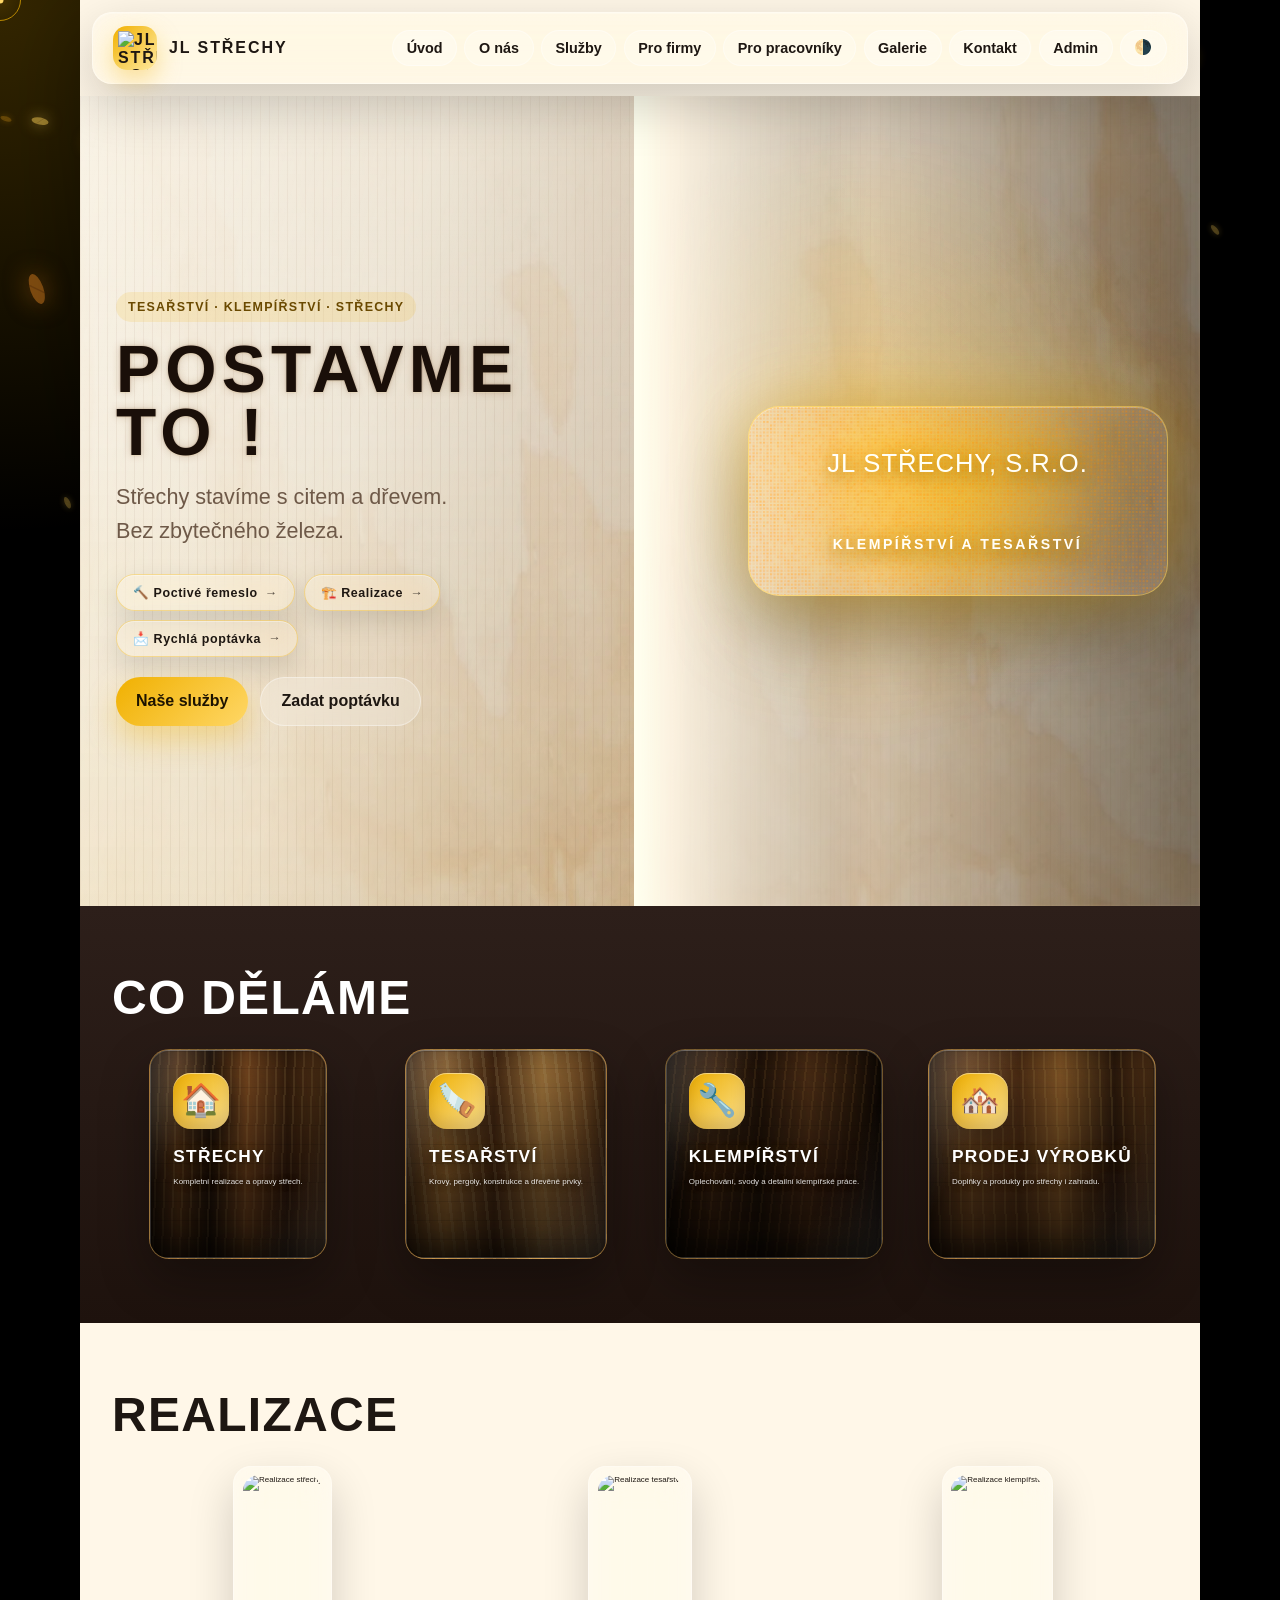
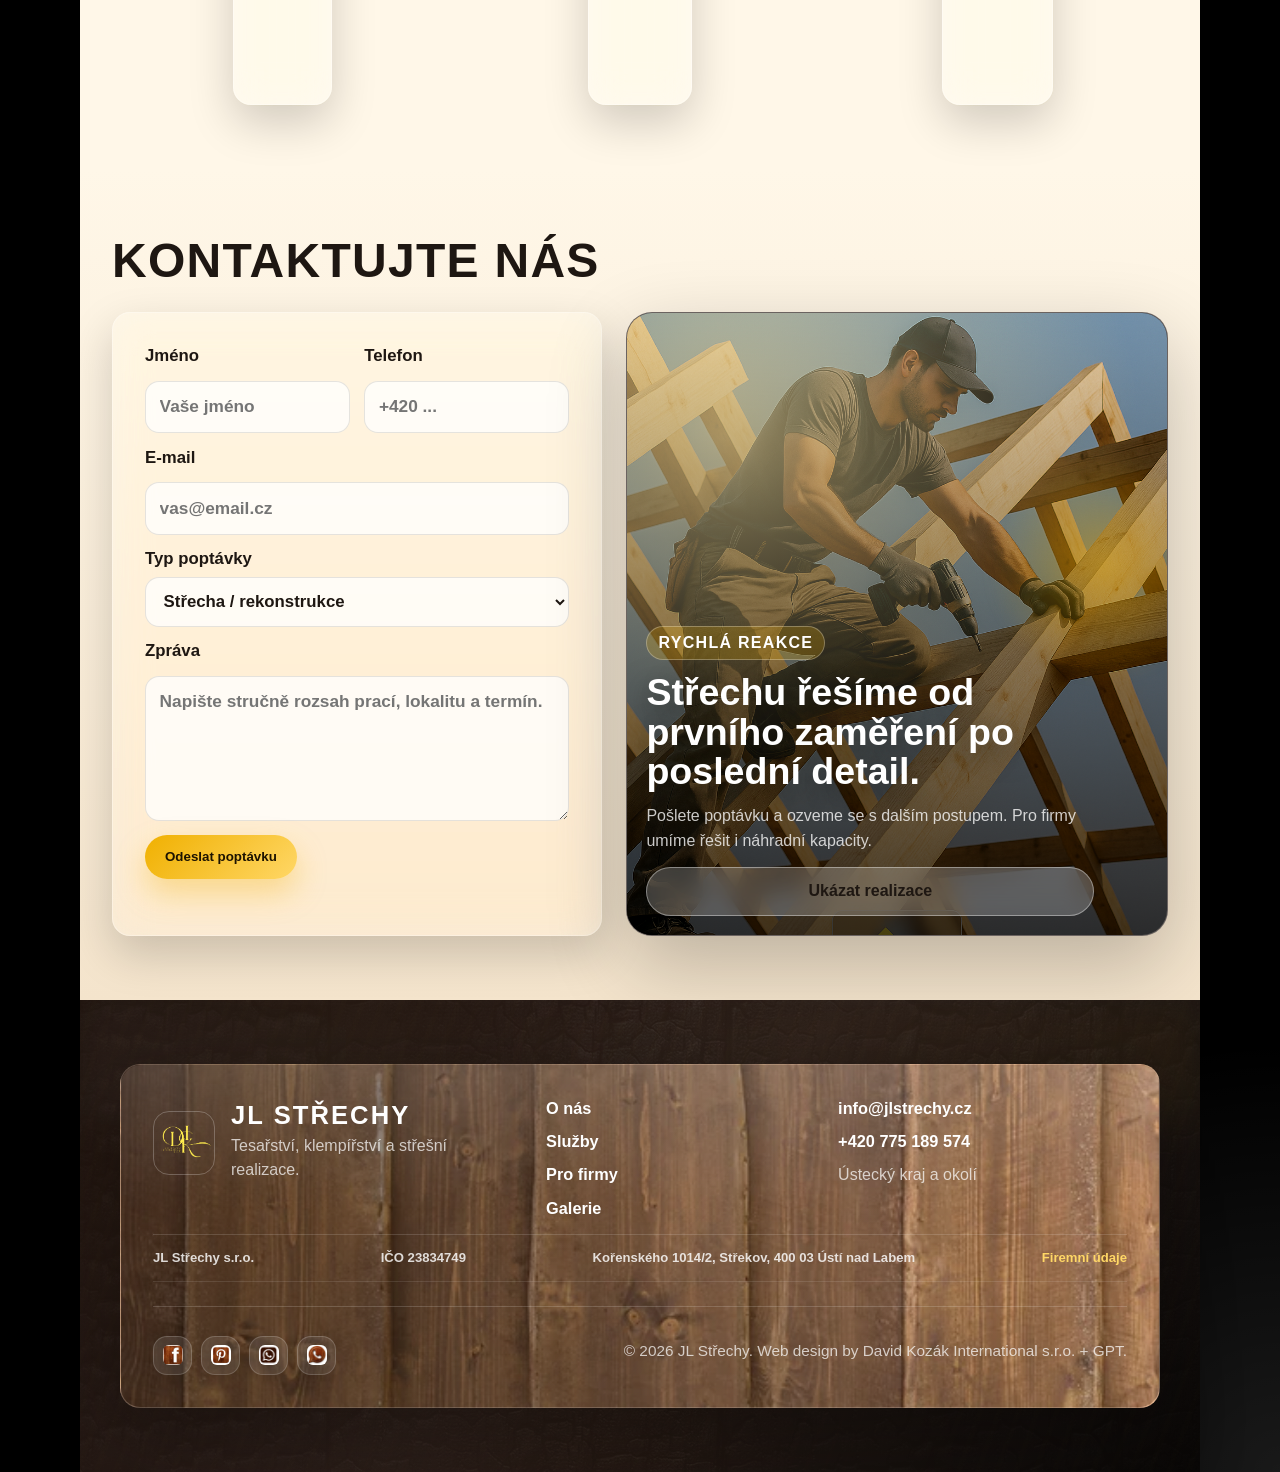
==== commit 9c59a388: "Revert "Deploy ULTRA homepage" This reverts commit 08eecfd35063d1607b0d35239ff8ae9833d6d1cd." ====
--- a/JL/index.html
+++ b/JL/index.html
@@ -1,343 +1,1392 @@
 <!DOCTYPE html>
 <html lang="cs">
 <head>
-<meta charset="UTF-8">
-<meta name="viewport" content="width=device-width, initial-scale=1.0">
-<title>JL Střechy – ULTRA++</title>
-<link href="https://unpkg.com/aos@2.3.4/dist/aos.css" rel="stylesheet">
-
-<style>
-:root{
-  --gold:#f0b000;
-  --gold2:#ffd86b;
-  --dark:#120a06;
-  --glass:rgba(255,255,255,.12);
-  --glass2:rgba(255,255,255,.22);
-}
-
-*{box-sizing:border-box}
-html{scroll-behavior:smooth}
-body{
-  margin:0;
-  font-family:"Segoe UI",Aptos,Arial,sans-serif;
-  background:#000;
-  color:#fff;
-  overflow-x:hidden;
-  cursor:none;
-}
-
-/* MAGNETIC CURSOR */
-.cursor-dot,.cursor-ring{
-  position:fixed;
-  top:0;left:0;
-  pointer-events:none;
-  z-index:9999;
-  transform:translate(-50%,-50%);
-}
-.cursor-dot{
-  width:7px;height:7px;
-  border-radius:50%;
-  background:var(--gold2);
-  box-shadow:0 0 18px rgba(255,190,0,.9);
-}
-.cursor-ring{
-  width:42px;height:42px;
-  border:1px solid rgba(255,190,0,.7);
-  border-radius:50%;
-  transition:width .25s,height .25s,border-color .25s,background .25s;
-}
-body.cursor-active .cursor-ring{
-  width:70px;height:70px;
-  background:rgba(255,190,0,.08);
-  border-color:rgba(255,230,130,.95);
-}
-
-.hero{
-  position:relative;
-  min-height:100vh;
-  overflow:hidden;
-  isolation:isolate;
-  perspective:1200px;
-}
-
-/* CINEMATIC WORKER LAYER */
-.intro-img{
-  position:absolute;
-  inset:-7%;
-  background:
-    linear-gradient(90deg,rgba(0,0,0,.72),rgba(0,0,0,.28) 42%,rgba(0,0,0,.45)),
-    radial-gradient(circle at 30% 38%,rgba(255,180,0,.26),transparent 55%),
-    url('images/hero/worker.jpg.png') center/cover;
-  filter:contrast(1.13) saturate(1.12);
-  transform:translate3d(0,0,0) scale(1.02);
-  will-change:transform;
-  z-index:-3;
-}
-.intro-img::after{
-  content:"";
-  position:absolute;
-  inset:0;
-  background:
-    radial-gradient(circle at 70% 45%,rgba(255,210,90,.15),transparent 38%),
-    linear-gradient(180deg,transparent 55%,rgba(0,0,0,.78));
-  backdrop-filter:blur(1.4px);
-}
-
-/* GRAIN + LIGHT BEAMS */
-.hero::before{
-  content:"";
-  position:absolute;
-  inset:0;
-  background:
-    repeating-linear-gradient(90deg,rgba(255,255,255,.025) 0 1px,transparent 1px 4px),
-    radial-gradient(circle at 20% 20%,rgba(255,200,80,.14),transparent 34%);
-  mix-blend-mode:screen;
-  opacity:.65;
-  z-index:-1;
-}
-.hero::after{
-  content:"";
-  position:absolute;
-  inset:-20%;
-  background:conic-gradient(from 140deg at 50% 50%,transparent,rgba(255,195,62,.12),transparent 18%,transparent 100%);
-  animation:slowBeam 14s linear infinite;
-  z-index:-2;
-}
-@keyframes slowBeam{to{transform:rotate(360deg)}}
-
-.topbar{
-  position:fixed;
-  top:1rem;left:50%;
-  transform:translateX(-50%);
-  width:min(1060px,calc(100% - 2rem));
-  z-index:50;
-  display:flex;
-  justify-content:space-between;
-  align-items:center;
-  gap:1rem;
-  padding:.75rem 1rem;
-  border-radius:24px;
-  background:rgba(18,10,6,.54);
-  border:1px solid rgba(255,210,100,.28);
-  backdrop-filter:blur(18px) saturate(170%);
-  box-shadow:0 18px 55px rgba(0,0,0,.35),inset 0 1px 0 rgba(255,255,255,.18);
-}
-.brand-mini{
-  display:flex;align-items:center;gap:.7rem;
-  font-weight:900;letter-spacing:.12rem;
-}
-.brand-mini img{width:44px;height:44px;object-fit:contain;filter:drop-shadow(0 0 13px rgba(255,180,0,.6))}
-.nav{display:flex;gap:.45rem;align-items:center;flex-wrap:wrap;justify-content:flex-end}
-.nav a,.mode-btn{
-  color:#fff;text-decoration:none;font-weight:800;font-size:.86rem;
-  padding:.55rem .85rem;border-radius:999px;
-  background:rgba(255,255,255,.10);
-  border:1px solid rgba(255,255,255,.16);
-  backdrop-filter:blur(10px);
-  transition:.25s;
-}
-.nav a:hover,.mode-btn:hover{background:rgba(255,190,0,.22);box-shadow:0 0 24px rgba(255,180,0,.28);transform:translateY(-2px)}
-
-.intro-text{
-  position:relative;
-  z-index:5;
-  padding:9rem 2.4rem 4rem;
-  max-width:670px;
-}
-.kicker{
-  width:max-content;
-  max-width:100%;
-  padding:.55rem .85rem;
-  margin-bottom:1rem;
-  border-radius:999px;
-  background:rgba(255,190,0,.16);
-  border:1px solid rgba(255,210,100,.32);
-  backdrop-filter:blur(12px);
-  font-size:.76rem;
-  font-weight:900;
-  letter-spacing:.1rem;
-  color:#ffe4a0;
-}
-h1{
-  margin:0 0 1rem;
-  font-family:"Arial Black",Impact,Aptos,sans-serif;
-  font-size:clamp(3.2rem,7vw,6.8rem);
-  letter-spacing:.24rem;
-  line-height:.9;
-  text-transform:uppercase;
-  text-shadow:0 8px 35px rgba(0,0,0,.65),0 0 26px rgba(255,180,0,.18);
-}
-.lead{
-  font-size:clamp(1.05rem,2vw,1.35rem);
-  line-height:1.55;
-  color:rgba(255,255,255,.82);
-  max-width:36rem;
-  margin:0 0 1.2rem;
-}
-.badge-row{display:flex;gap:.6rem;flex-wrap:wrap;margin:1.2rem 0 1.5rem}
-.badge{
-  display:inline-flex;align-items:center;gap:.45rem;
-  background:rgba(255,255,255,.13);
-  padding:.68rem 1rem;
-  border-radius:999px;
-  backdrop-filter:blur(15px);
-  border:1px solid rgba(255,255,255,.20);
-  color:#fff;text-decoration:none;font-weight:900;
-  transition:.3s;
-  box-shadow:inset 0 1px 0 rgba(255,255,255,.18);
-}
-.badge:hover{transform:translateY(-4px) scale(1.035);box-shadow:0 0 26px rgba(255,180,0,.38)}
-.cta-row{display:flex;gap:.75rem;flex-wrap:wrap}
-.btn{
-  display:inline-flex;align-items:center;justify-content:center;
-  padding:.95rem 1.25rem;border-radius:999px;
-  text-decoration:none;font-weight:950;letter-spacing:.02rem;
-  transition:.28s;position:relative;overflow:hidden;
-}
-.btn-primary{background:linear-gradient(135deg,var(--gold),var(--gold2));color:#1d1300;box-shadow:0 18px 40px rgba(240,176,0,.34)}
-.btn-glass{background:rgba(255,255,255,.12);border:1px solid rgba(255,255,255,.22);color:#fff;backdrop-filter:blur(14px)}
-.btn:hover{transform:translateY(-4px);box-shadow:0 25px 60px rgba(0,0,0,.38),0 0 26px rgba(255,180,0,.3)}
-
-/* ULTRA++ MATRIX CONTENT PANEL */
-.fx-panel{
-  position:absolute;
-  right:5%;
-  top:52%;
-  transform:translateY(-50%);
-  width:min(460px,40vw);
-  height:250px;
-  border-radius:32px;
-  background:
-    radial-gradient(circle at 50% 50%,rgba(255,190,0,.24),transparent 62%),
-    rgba(255,255,255,.095);
-  backdrop-filter:blur(28px) saturate(190%);
-  border:1px solid rgba(255,210,80,.48);
-  box-shadow:0 0 75px rgba(255,180,0,.36),0 35px 85px rgba(0,0,0,.38),inset 0 1px 0 rgba(255,255,255,.24);
-  overflow:hidden;
-  z-index:6;
-  cursor:pointer;
-}
-.fx-panel canvas{position:absolute;inset:0;width:100%;height:100%;z-index:2}
-.matrix-content{position:absolute;inset:0;display:grid;place-items:center;text-align:center;z-index:3;pointer-events:none;transition:.35s}
-.matrix-content img{width:150px;filter:drop-shadow(0 0 22px rgba(255,180,0,.95))}
-.matrix-content span{display:block;margin-top:.5rem;color:#fff;font-weight:900;letter-spacing:.14rem;text-transform:uppercase;text-shadow:0 0 16px rgba(255,180,0,.75)}
-.fx-panel:hover .matrix-content{opacity:.25;filter:blur(.4px);transform:scale(.985)}
-
-/* SERVICES */
-.services{
-  padding:4rem 2rem;
-  background:linear-gradient(180deg,#24140d,#110907);
-}
-.section-title{font-size:clamp(2rem,4vw,3.4rem);letter-spacing:.12rem;text-transform:uppercase;margin:0 0 1.5rem}
-.service-grid{display:grid;grid-template-columns:repeat(auto-fit,minmax(180px,1fr));gap:1rem}
-.service-item{
-  min-height:180px;
-  position:relative;
-  overflow:hidden;
-  padding:1.4rem;
-  border-radius:24px;
-  background:rgba(255,255,255,.10);
-  border:1px solid rgba(255,255,255,.16);
-  backdrop-filter:blur(14px);
-  transition:.45s;
-  transform-style:preserve-3d;
-}
-.service-item::before{
-  content:"";
-  position:absolute;inset:0;
-  background:url('images/textures/wood1.jpg.jpg') center/cover;
-  opacity:.45;
-  filter:blur(1.5px) saturate(1.15);
-  mask-image:radial-gradient(circle at center,#000 58%,transparent 100%);
-}
-.service-item>*{position:relative;z-index:2}
-.service-item:hover{transform:rotateX(8deg) rotateY(-6deg) scale(1.035);box-shadow:0 45px 90px rgba(0,0,0,.62),0 0 35px rgba(255,180,0,.32)}
-.service-icon{font-size:2rem;display:inline-grid;place-items:center;width:58px;height:58px;border-radius:18px;background:linear-gradient(135deg,var(--gold),var(--gold2));color:#1d1300;box-shadow:0 0 24px rgba(255,180,0,.35)}
-
-.footer{
-  background:linear-gradient(rgba(0,0,0,.84),rgba(0,0,0,.96)),url('images/textures/wood1.jpg.jpg') center/cover;
-  padding:1rem;
-  text-align:center;
-}
-.footer-card{
-  max-width:820px;margin:0 auto;padding:.8rem;border-radius:18px;
-  background:rgba(255,255,255,.10);border:1px solid rgba(255,255,255,.18);backdrop-filter:blur(16px);
-  font-size:8px;line-height:1.35;
-}
-
-@media(max-width:900px){
-  body{cursor:auto}.cursor-dot,.cursor-ring{display:none}
-  .fx-panel{position:relative;right:auto;top:auto;transform:none;width:calc(100% - 2rem);margin:1rem;height:210px}
-  .intro-text{padding:8rem 1.4rem 2rem}
-}
+  <meta charset="UTF-8">
+  <meta name="viewport" content="width=device-width, initial-scale=1.0">
+  <title>JL Střechy – Tesařství a klempířství</title>
+  <meta name="description" content="JL Střechy s.r.o. - tesařství, klempířství, pokrývačství a střešní realizace v Ústeckém kraji.">
+  <script type="application/ld+json">
+  {
+    "@context": "https://schema.org",
+    "@type": "RoofingContractor",
+    "name": "JL Střechy s.r.o.",
+    "legalName": "JL Střechy s.r.o.",
+    "identifier": "23834749",
+    "url": "https://jl-strechy.github.io/",
+    "email": "info@jlstrechy.cz",
+    "telephone": "+420775189574",
+    "address": {
+      "@type": "PostalAddress",
+      "streetAddress": "Kořenského 1014/2",
+      "addressLocality": "Ústí nad Labem - Střekov",
+      "postalCode": "400 03",
+      "addressCountry": "CZ"
+    },
+    "areaServed": "Ústecký kraj",
+    "description": "Tesařství, klempířství, pokrývačství a střešní realizace."
+  }
+  </script>
+  <link href="https://unpkg.com/aos@2.3.4/dist/aos.css" rel="stylesheet">
+  <style>
+    :root {
+      --page: #000000;
+      --surface: #fff7e8;
+      --surface-2: #f4e4cc;
+      --ink: #1e1712;
+      --muted: #6e5948;
+      --brown: #1e120d;
+      --brown-2: #2d1f1a;
+      --gold: #f0b000;
+      --gold-2: #ffd766;
+      --glass: rgba(255, 255, 255, 0.22);
+      --glass-strong: rgba(255, 255, 255, 0.36);
+      --glass-border: rgba(255, 255, 255, 0.38);
+      --shadow: 0 24px 80px rgba(0,0,0,.35);
+      --radius-xl: 28px;
+      --radius-l: 20px;
+      --radius-m: 14px;
+    }
+
+    body.dark {
+      --surface: #121212;
+      --surface-2: #1b1b1b;
+      --ink: #f5f5f5;
+      --muted: #c8bcae;
+      --brown: #090909;
+      --brown-2: #16110f;
+      --glass: rgba(255,255,255,.10);
+      --glass-strong: rgba(255,255,255,.16);
+      --glass-border: rgba(255,255,255,.20);
+    }
+
+    * { box-sizing: border-box; }
+    html { scroll-behavior: smooth; }
+    body {
+      margin: 0;
+      font-family: "Segoe UI", Aptos, Arial, sans-serif;
+      background:
+        radial-gradient(circle at top left, rgba(240,176,0,.22), transparent 34rem),
+        radial-gradient(circle at bottom right, rgba(255,255,255,.10), transparent 28rem),
+        var(--page);
+      color: var(--ink);
+      display: flex;
+      justify-content: center;
+      transition: background-color .35s ease, color .35s ease;
+    }
+
+    .container {
+      width: 100%;
+      max-width: 1120px;
+      min-height: 100vh;
+      background: linear-gradient(180deg, var(--surface), var(--surface-2));
+      position: relative;
+      overflow: hidden;
+      box-shadow: var(--shadow);
+    }
+
+    .topbar {
+      position: sticky;
+      top: 0;
+      z-index: 30;
+      display: flex;
+      justify-content: space-between;
+      align-items: center;
+      gap: 1rem;
+      padding: .8rem 1.25rem;
+      margin: .75rem;
+      border: 1px solid var(--glass-border);
+      border-radius: var(--radius-l);
+      background: var(--glass);
+      backdrop-filter: blur(18px) saturate(160%);
+      -webkit-backdrop-filter: blur(18px) saturate(160%);
+      box-shadow: 0 10px 40px rgba(0,0,0,.14);
+    }
+
+    .brand {
+      display: flex;
+      align-items: center;
+      gap: .75rem;
+      min-width: max-content;
+      font-weight: 900;
+      letter-spacing: .12rem;
+      text-transform: uppercase;
+    }
+
+    .brand-mark {
+      width: 44px;
+      height: 44px;
+      border-radius: 14px;
+      background: linear-gradient(135deg, var(--gold), #fff2b8);
+      display: grid;
+      place-items: center;
+      box-shadow: 0 10px 25px rgba(240,176,0,.35);
+    }
+
+    .menu {
+      display: flex;
+      align-items: center;
+      gap: .45rem;
+      flex-wrap: wrap;
+      justify-content: flex-end;
+    }
+
+    .menu a, .toggle-theme {
+      color: var(--ink);
+      text-decoration: none;
+      font-weight: 700;
+      font-size: .9rem;
+      border: 1px solid var(--glass-border);
+      border-radius: 999px;
+      background: var(--glass);
+      backdrop-filter: blur(12px);
+      -webkit-backdrop-filter: blur(12px);
+      padding: .55rem .85rem;
+      transition: transform .25s ease, background .25s ease, box-shadow .25s ease;
+      cursor: pointer;
+    }
+
+    .menu a:hover, .toggle-theme:hover {
+      background: var(--glass-strong);
+      box-shadow: 0 0 0 3px rgba(255,255,255,.20), 0 10px 25px rgba(0,0,0,.18);
+      transform: translateY(-2px);
+    }
+
+    .menu-group {
+      position: relative;
+    }
+
+    .submenu {
+      position: absolute;
+      top: calc(100% + .5rem);
+      right: 0;
+      min-width: 210px;
+      display: none;
+      flex-direction: column;
+      gap: .35rem;
+      padding: .6rem;
+      border: 1px solid var(--glass-border);
+      border-radius: 18px;
+      background: rgba(20, 14, 10, .74);
+      backdrop-filter: blur(20px);
+      -webkit-backdrop-filter: blur(20px);
+      box-shadow: var(--shadow);
+    }
+
+    .menu-group:hover .submenu { display: flex; }
+    .submenu a { color: #fff; justify-content: flex-start; border-radius: 12px; }
+
+    .hero {
+      min-height: 90vh;
+      display: grid;
+      grid-template-columns: 1fr 1.02fr;
+      align-items: stretch;
+      position: relative;
+    }
+
+    .intro-text {
+      padding: 5rem 2.25rem 4rem;
+      display: flex;
+      flex-direction: column;
+      justify-content: center;
+      position: relative;
+      z-index: 2;
+    }
+
+    .eyebrow {
+      display: inline-flex;
+      width: fit-content;
+      gap: .45rem;
+      align-items: center;
+      margin-bottom: 1rem;
+      padding: .5rem .75rem;
+      border-radius: 999px;
+      background: rgba(240,176,0,.14);
+      color: #6a4900;
+      font-weight: 800;
+      font-size: .78rem;
+      letter-spacing: .08rem;
+      text-transform: uppercase;
+    }
+
+    .intro-text h1 {
+      margin: 0 0 1rem;
+      font-family: "Arial Black", Impact, Aptos, sans-serif;
+      font-size: clamp(2.6rem, 6vw, 5.4rem);
+      line-height: .95;
+      letter-spacing: .22rem;
+      text-transform: uppercase;
+      color: var(--ink);
+    }
+
+    .intro-text p {
+      max-width: 34rem;
+      font-size: clamp(1.05rem, 2vw, 1.35rem);
+      color: var(--muted);
+      line-height: 1.55;
+      margin: 0 0 1.7rem;
+    }
+
+    .hero-actions {
+      display: flex;
+      gap: .75rem;
+      flex-wrap: wrap;
+    }
+
+    .badge-row {
+      display: flex;
+      flex-wrap: wrap;
+      gap: .55rem;
+      margin: 0 0 1.25rem;
+    }
+
+    .badge {
+      position: relative;
+      display: inline-flex;
+      align-items: center;
+      gap: .45rem;
+      width: fit-content;
+      padding: .62rem 1rem;
+      border-radius: 999px;
+      color: var(--ink);
+      text-decoration: none;
+      font-size: .78rem;
+      font-weight: 900;
+      letter-spacing: .035rem;
+      background: rgba(255,255,255,.22);
+      border: 1px solid rgba(240,176,0,.34);
+      backdrop-filter: blur(14px) saturate(160%);
+      -webkit-backdrop-filter: blur(14px) saturate(160%);
+      box-shadow: 0 10px 28px rgba(0,0,0,.13), inset 0 1px 0 rgba(255,255,255,.35);
+      overflow: hidden;
+      transition: transform .25s ease, box-shadow .25s ease, background .25s ease;
+    }
+
+    .badge::before {
+      content: "";
+      position: absolute;
+      inset: -40% auto -40% -70%;
+      width: 60%;
+      background: linear-gradient(90deg, transparent, rgba(255,255,255,.55), transparent);
+      transform: rotate(18deg);
+      animation: badgeShine 4.5s ease-in-out infinite;
+    }
+
+    .badge:hover {
+      transform: translateY(-2px);
+      background: rgba(255,255,255,.34);
+      box-shadow: 0 0 0 3px rgba(240,176,0,.16), 0 16px 36px rgba(0,0,0,.20);
+    }
+
+    .badge-arrow {
+      opacity: .75;
+      transform: translateX(0);
+      transition: transform .25s ease, opacity .25s ease;
+    }
+
+    .badge:hover .badge-arrow {
+      opacity: 1;
+      transform: translateX(3px);
+    }
+
+    @keyframes badgeShine {
+      0%, 55% { left: -70%; }
+      100% { left: 130%; }
+    }
+
+    .btn {
+      border: 0;
+      border-radius: 999px;
+      padding: .9rem 1.25rem;
+      font-weight: 900;
+      cursor: pointer;
+      transition: transform .25s ease, box-shadow .25s ease, background .25s ease;
+      text-decoration: none;
+      display: inline-flex;
+      align-items: center;
+      justify-content: center;
+      color: #1d1300;
+    }
+
+    .btn-primary {
+      background: linear-gradient(135deg, var(--gold), var(--gold-2));
+      box-shadow: 0 14px 30px rgba(240,176,0,.34);
+    }
+
+    .btn-glass {
+      background: var(--glass);
+      border: 1px solid var(--glass-border);
+      color: var(--ink);
+      backdrop-filter: blur(12px);
+      -webkit-backdrop-filter: blur(12px);
+    }
+
+    .btn:hover { transform: translateY(-3px); box-shadow: 0 18px 40px rgba(0,0,0,.25); }
+
+    .intro-img {
+      position: relative;
+      min-height: 90vh;
+      background: url('https://i.ibb.co/PGywwLpD/worker-jpg.png') no-repeat center top/cover;
+    }
+
+    .intro-img::after {
+      content: "";
+      position: absolute;
+      inset: 0;
+      background: linear-gradient(90deg, var(--surface) 0%, rgba(255,247,232,.35) 35%, rgba(0,0,0,.08) 100%);
+    }
+
+    section {
+      padding: 4rem 2rem;
+    }
+
+    .section-title {
+      margin: 0 0 1.5rem;
+      font-size: clamp(1.8rem, 4vw, 3rem);
+      letter-spacing: .08rem;
+      text-transform: uppercase;
+    }
+
+    .services {
+      background: linear-gradient(180deg, var(--brown-2), var(--brown));
+      color: #fff;
+    }
+
+    .service-grid, .gallery-grid {
+      display: grid;
+      grid-template-columns: repeat(auto-fit, minmax(180px, 1fr));
+      gap: 1rem;
+    }
+
+    .service-item, .gallery-item, .contact-card, .footer-card {
+      max-width: 820px;
+      margin: 0 auto;
+      padding: .7rem;
+      font-size: 8px;
+      line-height: 1.35;
+      background: rgba(255,255,255,.20);
+      border: 1px solid rgba(255,255,255,.28);
+      backdrop-filter: blur(18px) saturate(160%);
+      -webkit-backdrop-filter: blur(18px) saturate(160%);
+      border-radius: 18px;
+      box-shadow: 0 18px 45px rgba(0,0,0,.18);
+    }
+
+    .service-item {
+      position: relative;
+      overflow: hidden;
+      padding: 1.45rem;
+      min-height: 210px;
+      color: #fff;
+      isolation: isolate;
+      border-radius: var(--radius-l);
+      border: 1px solid rgba(255, 205, 105, .38);
+      background:
+        linear-gradient(180deg, rgba(255,255,255,.10), rgba(0,0,0,.22)),
+        linear-gradient(90deg, #5a3519, #8a5729 18%, #3f2614 36%, #a66a32 52%, #4a2b15 74%, #7a4a24);
+      box-shadow:
+        0 20px 50px rgba(0,0,0,.32),
+        inset 0 1px 0 rgba(255,255,255,.25),
+        inset 0 -16px 28px rgba(0,0,0,.36),
+        inset 0 0 0 2px rgba(0,0,0,.18);
+      transition: transform .3s ease, box-shadow .3s ease, filter .3s ease;
+    }
+
+    .service-item:nth-child(1) {
+      background:
+        linear-gradient(180deg, rgba(0,0,0,.18), rgba(0,0,0,.46)),
+        repeating-linear-gradient(92deg, rgba(255,210,130,.18) 0 2px, transparent 2px 9px),
+        linear-gradient(90deg, #3b2110, #7d4a22 16%, #2b180c 34%, #a8642d 55%, #4a2a14 78%, #8a5528);
+    }
+
+    .service-item:nth-child(2) {
+      background:
+        linear-gradient(180deg, rgba(0,0,0,.14), rgba(0,0,0,.40)),
+        repeating-linear-gradient(84deg, rgba(255,230,165,.18) 0 3px, transparent 3px 12px),
+        linear-gradient(90deg, #7b4b22, #c0833e 20%, #5b3419 44%, #d59b50 68%, #74451f);
+    }
+
+    .service-item:nth-child(3) {
+      background:
+        linear-gradient(180deg, rgba(0,0,0,.24), rgba(0,0,0,.55)),
+        repeating-linear-gradient(96deg, rgba(255,185,90,.15) 0 2px, transparent 2px 10px),
+        linear-gradient(90deg, #24140b, #5d3519 22%, #2f1b0e 43%, #734421 66%, #1d1109);
+    }
+
+    .service-item:nth-child(4) {
+      background:
+        linear-gradient(180deg, rgba(0,0,0,.17), rgba(0,0,0,.44)),
+        repeating-linear-gradient(88deg, rgba(255,215,120,.16) 0 2px, transparent 2px 11px),
+        linear-gradient(90deg, #533018, #9a602e 18%, #6c3e1d 40%, #b77937 58%, #3c2312 82%, #8d5729);
+    }
+
+    .service-item::before {
+      content: "";
+      position: absolute;
+      inset: -16px;
+      z-index: 0;
+      opacity: .45;
+      background:
+        radial-gradient(ellipse at 20% 30%, rgba(255,230,170,.22), transparent 22%),
+        radial-gradient(ellipse at 75% 65%, rgba(40,18,5,.35), transparent 30%),
+        repeating-radial-gradient(ellipse at 35% 45%, rgba(255,210,120,.12) 0 2px, rgba(0,0,0,.05) 3px 5px, transparent 6px 14px);
+      filter: blur(5px) contrast(1.18) saturate(1.2);
+      transform: scale(1.08);
+      mask-image: radial-gradient(circle at center, #000 54%, transparent 100%);
+      -webkit-mask-image: radial-gradient(circle at center, #000 54%, transparent 100%);
+      transition: opacity .35s ease, filter .35s ease, transform .35s ease;
+    }
+
+    .service-item::after {
+      content: "";
+      position: absolute;
+      inset: 0;
+      z-index: 1;
+      pointer-events: none;
+      background:
+        linear-gradient(120deg, rgba(255,255,255,.18), transparent 28%, transparent 72%, rgba(255,255,255,.08)),
+        linear-gradient(180deg, rgba(0,0,0,.12), rgba(0,0,0,.56)),
+        repeating-linear-gradient(0deg, transparent 0 18px, rgba(0,0,0,.10) 18px 19px);
+      box-shadow:
+        inset 0 0 0 1px rgba(255,255,255,.16),
+        inset 0 0 36px rgba(0,0,0,.42);
+    }
+
+    .service-item > * {
+      position: relative;
+      z-index: 2;
+    }
+
+    .service-item strong {
+      display: inline-block;
+      margin-top: .2rem;
+      font-size: 1.08rem;
+      letter-spacing: .08rem;
+      text-transform: uppercase;
+      text-shadow:
+        0 2px 10px rgba(0,0,0,.72),
+        0 0 14px rgba(255,190,70,.18);
+    }
+
+    .service-item p {
+      color: rgba(255,255,255,.88);
+      text-shadow: 0 1px 7px rgba(0,0,0,.65);
+      line-height: 1.45;
+    }
+
+    .service-item:hover {
+      transform: translateY(-8px) rotateX(1deg);
+      filter: saturate(1.08);
+      box-shadow:
+        0 28px 65px rgba(0,0,0,.42),
+        0 0 0 3px rgba(240,176,0,.12),
+        inset 0 1px 0 rgba(255,255,255,.28),
+        inset 0 -16px 28px rgba(0,0,0,.38);
+    }
+
+    .service-item:hover::before {
+      opacity: .68;
+      filter: blur(2px) contrast(1.32) saturate(1.35);
+      transform: scale(1.14) rotate(.35deg);
+    }
+
+    .service-icon {
+      font-size: 2rem;
+      display: inline-grid;
+      place-items: center;
+      width: 56px;
+      height: 56px;
+      margin-bottom: .8rem;
+      border-radius: 18px;
+      background: linear-gradient(135deg, rgba(240,176,0,.98), rgba(255,230,150,.98));
+      color: #211600;
+      box-shadow:
+        0 12px 24px rgba(0,0,0,.30),
+        inset 0 1px 0 rgba(255,255,255,.45),
+        inset 0 -8px 14px rgba(110,65,0,.22);
+    }
+
+    .gallery {
+      background: var(--surface);
+    }
+
+    .gallery-item {
+      overflow: hidden;
+      padding: .55rem;
+      background: rgba(255,255,255,.35);
+    }
+
+    .gallery-item img {
+      width: 100%;
+      height: 220px;
+      object-fit: cover;
+      display: block;
+      border-radius: 16px;
+      transition: transform .45s ease;
+    }
+
+    .gallery-item:hover img { transform: scale(1.055); }
+
+    .contact {
+      background: linear-gradient(180deg, var(--surface), var(--surface-2));
+    }
+
+    .contact-card {
+      max-width: 680px;
+      margin: 0 auto;
+      padding: 1.4rem;
+      background: rgba(255,255,255,.24);
+    }
+
+    .field {
+      display: grid;
+      gap: .35rem;
+      margin-bottom: .85rem;
+      font-weight: 700;
+      color: var(--ink);
+    }
+
+    input, textarea {
+      width: 100%;
+      border: 1px solid rgba(0,0,0,.10);
+      border-radius: 14px;
+      padding: .85rem;
+      font: inherit;
+      background: rgba(255,255,255,.75);
+      outline: none;
+    }
+
+    input:focus, textarea:focus { box-shadow: 0 0 0 3px rgba(240,176,0,.25); border-color: var(--gold); }
+
+    .footer {
+      position: relative;
+      background:
+        linear-gradient(rgba(0,0,0,.55), rgba(0,0,0,.70)),
+        radial-gradient(ellipse at bottom center, rgba(255,180,0,.45) 0%, rgba(255,180,0,.18) 25%, rgba(0,0,0,0) 65%),
+        url('https://i.ibb.co/ks3j2ZNW/wood1-jpg.webp') center/cover;
+      animation: woodMove 18s ease-in-out infinite alternate;
+      overflow: hidden;
+    }
+
+    .footer-mask {
+      position: absolute;
+      inset: 0;
+      pointer-events: none;
+      z-index: 2;
+      opacity: 0;
+      transition: opacity .28s ease;
+      background:
+        radial-gradient(circle 42px at var(--mx,50%) var(--my,50%), rgba(255,255,255,.80), transparent 72%),
+        radial-gradient(circle 145px at var(--mx,50%) var(--my,50%), rgba(255,205,80,.55), rgba(255,145,0,.20) 45%, transparent 74%),
+        radial-gradient(circle 260px at var(--mx,50%) var(--my,50%), rgba(255,220,130,.22), transparent 72%);
+      mix-blend-mode: screen;
+      filter: saturate(1.25);
+    }
+
+    .footer:hover .footer-mask {
+      opacity: 1;
+    }
+
+    .footer::after {
+      content: "";
+      position: absolute;
+      inset: 0;
+      pointer-events: none;
+      z-index: 1;
+      opacity: .28;
+      background:
+        repeating-linear-gradient(110deg, transparent 0 12px, rgba(255,210,120,.10) 13px, transparent 18px),
+        radial-gradient(circle at var(--mx,50%) var(--my,50%), rgba(255,190,0,.28), transparent 45%);
+      mix-blend-mode: overlay;
+    }
+
+    .footer::before {
+      content: "";
+      position: absolute;
+      left: 0;
+      right: 0;
+      bottom: 0;
+      height: 120px;
+      pointer-events: none;
+      background: radial-gradient(ellipse at center, rgba(255,200,80,.55), rgba(255,180,0,.25) 40%, transparent 70%);
+      filter: blur(18px);
+      opacity: .9;
+    }
+
+    .footer-card {
+      max-width: 820px;
+      margin: 0 auto;
+      padding: .7rem;
+      font-size: 8px;
+      line-height: 1.35;
+    }
+
+    .social-icons {
+      display: flex;
+      justify-content: center;
+      gap: .45rem;
+      flex-wrap: wrap;
+      margin-top: .55rem;
+    }
+
+    .social-icons img {
+      width: 24px;
+      height: 24px;
+      object-fit: cover;
+      border-radius: 7px;
+      box-shadow: 0 8px 18px rgba(0,0,0,.25);
+    }
+
+    .dki-logo {
+      max-width: 62px;
+      margin-top: .45rem;
+      border-radius: 8px;
+    }
+
+    @media (max-width: 820px) {
+      .topbar { align-items: flex-start; flex-direction: column; }
+      .menu { justify-content: flex-start; }
+      .hero { grid-template-columns: 1fr; }
+      .intro-img { min-height: 50vh; }
+      .intro-img::after { background: linear-gradient(180deg, transparent, var(--surface)); }
+    }
+    .fx-panel {
+      position: absolute;
+      top: 50%;
+      right: 2rem;
+      transform: translateY(-50%);
+      width: min(420px, calc(100% - 4rem));
+      min-height: 190px;
+      border: 1px solid rgba(255, 210, 80, .46);
+      border-radius: 26px;
+      background:
+        radial-gradient(circle at 50% 50%, rgba(255,190,0,.24), transparent 62%),
+        rgba(255,255,255,.14);
+      backdrop-filter: blur(20px) saturate(190%);
+      -webkit-backdrop-filter: blur(20px) saturate(190%);
+      box-shadow:
+        0 0 42px rgba(255,184,0,.28),
+        0 22px 55px rgba(0,0,0,.28),
+        inset 0 1px 0 rgba(255,255,255,.38);
+      overflow: hidden;
+      z-index: 4;
+      cursor: pointer;
+    }
+
+    .fx-panel canvas {
+      position: absolute;
+      inset: 0;
+      width: 100%;
+      height: 100%;
+      z-index: 2;
+    }
+
+    .matrix-content {
+      position: absolute;
+      inset: 0;
+      display: grid;
+      place-items: center;
+      text-align: center;
+      padding: 1rem;
+      color: rgba(255,255,255,.92);
+      font-family: "Arial Black", Impact, Aptos, sans-serif;
+      font-size: clamp(1.05rem, 2vw, 1.75rem);
+      line-height: 1.1;
+      letter-spacing: .06rem;
+      text-transform: uppercase;
+      text-shadow: 0 0 18px rgba(255,184,0,.85), 0 4px 18px rgba(0,0,0,.55);
+      z-index: 3;
+      pointer-events: none;
+      transition: opacity .35s ease, transform .35s ease, filter .35s ease;
+    }
+
+    .matrix-content span {
+      display: block;
+      margin-top: .45rem;
+      font-family: "Segoe UI", Aptos, Arial, sans-serif;
+      font-size: .55em;
+      letter-spacing: .16rem;
+      font-weight: 800;
+    }
+
+    .fx-panel:hover .matrix-content {
+      opacity: .28;
+      transform: scale(.98);
+      filter: blur(.3px);
+    }
+
+    @media (max-width: 820px) {
+      .fx-panel {
+        position: relative;
+        top: auto;
+        right: auto;
+        transform: none;
+        width: calc(100% - 2rem);
+        margin: 1rem;
+      }
+    }
+
+
+    /* ==============================
+       SAFE ULTRA++ PATCH
+       Pouze vizuální vrstva – struktura sekcí zůstává zachovaná
+    ============================== */
+
+    @media (hover: hover) and (pointer: fine) {
+      body.ultra-cursor { cursor: none; }
+      .cursor-dot,
+      .cursor-ring {
+        position: fixed;
+        top: 0;
+        left: 0;
+        pointer-events: none;
+        z-index: 9999;
+        transform: translate(-50%, -50%);
+      }
+      .cursor-dot {
+        width: 7px;
+        height: 7px;
+        border-radius: 50%;
+        background: var(--gold-2);
+        box-shadow: 0 0 18px rgba(255,190,0,.9);
+      }
+      .cursor-ring {
+        width: 42px;
+        height: 42px;
+        border: 1px solid rgba(255,190,0,.65);
+        border-radius: 50%;
+        transition: width .25s ease, height .25s ease, border-color .25s ease, background .25s ease;
+      }
+      body.cursor-active .cursor-ring {
+        width: 70px;
+        height: 70px;
+        background: rgba(255,190,0,.08);
+        border-color: rgba(255,230,130,.95);
+      }
+    }
+
+    .brand-mark {
+      overflow: hidden;
+    }
+
+    .brand-mark img {
+      width: 100%;
+      height: 100%;
+      object-fit: contain;
+      padding: 5px;
+      filter: drop-shadow(0 0 10px rgba(255,180,0,.55));
+    }
+
+    .topbar {
+      background: rgba(255,255,255,.18);
+      box-shadow:
+        0 18px 55px rgba(0,0,0,.20),
+        inset 0 1px 0 rgba(255,255,255,.22);
+    }
+
+    body.dark .topbar {
+      background: rgba(18,10,6,.58);
+    }
+
+    .hero {
+      isolation: isolate;
+      perspective: 1200px;
+    }
+
+    .hero::before {
+      content: "";
+      position: absolute;
+      inset: 0;
+      z-index: 0;
+      pointer-events: none;
+      background:
+        repeating-linear-gradient(90deg, rgba(255,255,255,.018) 0 1px, transparent 1px 4px),
+        radial-gradient(circle at 20% 20%, rgba(255,200,80,.10), transparent 34%);
+      mix-blend-mode: screen;
+      opacity: .65;
+    }
+
+    .intro-img {
+      background:
+        linear-gradient(90deg, rgba(0,0,0,.18), rgba(0,0,0,.04) 42%, rgba(0,0,0,.16)),
+        radial-gradient(circle at 40% 42%, rgba(255,180,0,.18), transparent 54%),
+        url('https://i.ibb.co/PGywwLpD/worker-jpg.png') no-repeat center top/cover;
+      filter: contrast(1.08) saturate(1.08);
+      will-change: transform;
+    }
+
+    .intro-img::after {
+      background:
+        radial-gradient(circle at 70% 45%, rgba(255,210,90,.12), transparent 38%),
+        linear-gradient(90deg, var(--surface) 0%, rgba(255,247,232,.34) 35%, rgba(0,0,0,.10) 100%);
+      backdrop-filter: blur(.8px);
+    }
+
+    .fx-panel {
+      border-radius: 32px;
+      border-color: rgba(255, 210, 80, .50);
+      background:
+        radial-gradient(circle at 50% 50%, rgba(255,190,0,.26), transparent 62%),
+        rgba(255,255,255,.12);
+      backdrop-filter: blur(26px) saturate(190%);
+      -webkit-backdrop-filter: blur(26px) saturate(190%);
+      box-shadow:
+        0 0 72px rgba(255,184,0,.34),
+        0 34px 80px rgba(0,0,0,.34),
+        inset 0 1px 0 rgba(255,255,255,.30);
+    }
+
+    .matrix-content img {
+      max-width: 150px;
+      filter: drop-shadow(0 0 22px rgba(255,180,0,.88));
+    }
+
+    .footer {
+      background:
+        linear-gradient(rgba(0,0,0,.82), rgba(0,0,0,.94)),
+        url('https://i.ibb.co/ks3j2ZNW/wood1-jpg.webp') center/cover;
+      animation: woodMove 18s ease-in-out infinite alternate;
+    }
+
+    .footer-card {
+      background: rgba(255,255,255,.10);
+      border: 1px solid rgba(255,255,255,.18);
+      backdrop-filter: blur(16px) saturate(155%);
+      -webkit-backdrop-filter: blur(16px) saturate(155%);
+      border-radius: 18px;
+    }
+
+    @keyframes woodMove {
+      0% { background-position: center top; }
+      100% { background-position: center bottom; }
+    }
 </style>
+  <link rel="stylesheet" href="site.css">
 </head>
-<body>
-<div class="cursor-dot"></div><div class="cursor-ring"></div>
-
-<div class="topbar">
-  <div class="brand-mini"><img src="images/logo/logo.png" alt="JL Střechy"><span>JL STŘECHY</span></div>
-  <nav class="nav">
-    <a href="#sluzby">Služby</a>
-    <a href="#galerie">Galerie</a>
-    <a href="#kontakt">Kontakt</a>
-    <button class="mode-btn" onclick="document.body.classList.toggle('light')">🌗</button>
-  </nav>
-</div>
-
-<section class="hero" id="uvod">
-  <div class="intro-img"></div>
-  <div class="intro-text" data-aos="fade-right">
-    <div class="kicker">Tesařství · Klempířství · Poctivé střechy</div>
-    <h1>POSTAVME TO</h1>
-    <p class="lead">Střechy stavíme s citem a dřevem.<br>Bez zbytečného železa.</p>
-    <div class="badge-row">
-      <a class="badge" href="#sluzby">🔨 Poctivé řemeslo →</a>
-      <a class="badge" href="#galerie">🏗️ Realizace →</a>
-      <a class="badge" href="#kontakt">📩 Rychlá poptávka →</a>
+<body class="ultra-cursor">
+  <div class="cursor-dot" aria-hidden="true"></div>
+  <div class="cursor-ring" aria-hidden="true"></div>
+  <div class="container">
+    <div class="topbar" data-aos="fade-down">
+      <div class="brand">
+        <div class="brand-mark"><img src="https://i.ibb.co/R4bxcym0/logo.jpg" alt="JL Střechy logo"></div>
+        <div>JL STŘECHY</div>
+      </div>
+      <div class="menu">
+        <a href="index.html">Úvod</a>
+        <div class="menu-group">
+          <a href="o-nas.html">O nás</a>
+          <div class="submenu">
+            <a href="o-nas.html#profil">Profil zakladatele</a>
+            <a href="o-nas.html#mise">Mise a hodnoty</a>
+            <a href="o-nas.html#doklady">Doklady</a>
+            <a href="o-nas.html#certifikace">Certifikace</a>
+          </div>
+        </div>
+        <div class="menu-group">
+          <a href="sluzby.html">Služby</a>
+          <div class="submenu">
+            <a href="sluzby.html#remeslo">Řemeslné zakázky</a>
+            <a href="sluzby.html#docasne">Dočasné zaměstnávání</a>
+            <a href="sluzby.html#vyroba">Výroba a e-shop</a>
+            <a href="sluzby.html#vypadek">Náhradní řešení</a>
+          </div>
+        </div>
+        <div class="menu-group">
+          <a href="pro-firmy.html">Pro firmy</a>
+          <div class="submenu">
+            <a href="pro-firmy.html#spoluprace">Spolupráce</a>
+            <a href="pro-firmy.html#vyhody">Výhody</a>
+            <a href="pro-firmy.html#reference">Reference</a>
+            <a href="pro-firmy.html#poptavka">Poptávka</a>
+          </div>
+        </div>
+        <div class="menu-group">
+          <a href="pro-pracovniky.html">Pro pracovníky</a>
+          <div class="submenu">
+            <a href="pro-pracovniky.html#pridat">Jak se přidat</a>
+            <a href="pro-pracovniky.html#vyhody">Výhody práce</a>
+            <a href="pro-pracovniky.html#formular">Formulář</a>
+            <a href="pro-pracovniky.html#kontakt-prace">Kontakt</a>
+          </div>
+        </div>
+        <a href="galerie.html">Galerie</a>
+        <a href="#kontakt">Kontakt</a>
+        <a href="admin-login.html">Admin</a>
+        <button class="toggle-theme" type="button">🌗</button>
+      </div>
     </div>
-    <div class="cta-row">
-      <a class="btn btn-primary" href="#sluzby">Naše služby</a>
-      <a class="btn btn-glass" href="#kontakt">Zadat poptávku</a>
-    </div>
+
+    <header class="hero">
+      <div class="intro-text" data-aos="fade-right">
+        <div class="eyebrow">Tesařství · Klempířství · Střechy</div>
+        <h1>POSTAVME TO !</h1>
+        <p>Střechy stavíme s citem a dřevem.<br>Bez zbytečného železa.</p>
+        <div class="badge-row" data-aos="fade-up" data-aos-delay="120">
+          <a class="badge" href="sluzby.html">🔨 Poctivé řemeslo <span class="badge-arrow">→</span></a>
+          <a class="badge" href="galerie.html">🏗️ Realizace <span class="badge-arrow">→</span></a>
+          <a class="badge" href="#kontakt">📩 Rychlá poptávka <span class="badge-arrow">→</span></a>
+        </div>
+        <div class="hero-actions">
+          <a class="btn btn-primary" href="sluzby.html">Naše služby</a>
+          <a class="btn btn-glass" href="#kontakt">Zadat poptávku</a>
+        </div>
+      </div>
+      <div class="intro-img" data-aos="fade-left">
+        <div class="fx-panel" id="matrixPanel">
+          <canvas id="matrixFxCanvas"></canvas>
+          <div class="matrix-content">JL Střechy, s.r.o.<br><span>Klempířství a tesařství</span></div>
+        </div>
+      </div>
+    </header>
+
+    <section id="sluzby" class="services">
+      <h2 class="section-title" data-aos="fade-up">Co děláme</h2>
+      <div class="service-grid">
+        <div class="service-item" data-aos="zoom-in"><span class="service-icon">🏠</span><br><strong>Střechy</strong><p>Kompletní realizace a opravy střech.</p></div>
+        <div class="service-item" data-aos="zoom-in" data-aos-delay="100"><span class="service-icon">🪚</span><br><strong>Tesařství</strong><p>Krovy, pergoly, konstrukce a dřevěné prvky.</p></div>
+        <div class="service-item" data-aos="zoom-in" data-aos-delay="200"><span class="service-icon">🔧</span><br><strong>Klempířství</strong><p>Oplechování, svody a detailní klempířské práce.</p></div>
+        <div class="service-item" data-aos="zoom-in" data-aos-delay="300"><span class="service-icon">🏘️</span><br><strong>Prodej výrobků</strong><p>Doplňky a produkty pro střechy i zahradu.</p></div>
+      </div>
+    </section>
+
+    <section id="galerie" class="gallery">
+      <h2 class="section-title" data-aos="fade-up">Realizace</h2>
+      <div class="gallery-grid">
+        <div class="gallery-item" data-aos="zoom-in"><img src="https://i.ibb.co/TxN3nFfj/IMG-20250720-WA0092.jpg" alt="Realizace střechy"></div>
+        <div class="gallery-item" data-aos="zoom-in" data-aos-delay="100"><img src="https://i.ibb.co/KjZc5SGj/IMG-20250720-WA0111.jpg" alt="Realizace tesařství"></div>
+        <div class="gallery-item" data-aos="zoom-in" data-aos-delay="200"><img src="https://i.ibb.co/8L3Nsgfs/IMG-20250720-WA0009.jpg" alt="Realizace klempířství"></div>
+      </div>
+    </section>
+
+    <section id="kontakt" class="contact">
+      <h2 class="section-title" data-aos="fade-up">Kontaktujte nás</h2>
+      <div class="contact-layout" data-aos="fade-up">
+        <div class="contact-card">
+          <form data-static-form>
+            <div class="form-row">
+              <label class="field">Jméno<input type="text" name="name" placeholder="Vaše jméno" required></label>
+              <label class="field">Telefon<input type="tel" name="phone" placeholder="+420 ..." required></label>
+            </div>
+            <label class="field">E-mail<input type="email" name="email" placeholder="vas@email.cz" required></label>
+            <label class="field">Typ poptávky
+              <select name="topic">
+                <option>Střecha / rekonstrukce</option>
+                <option>Tesařské práce</option>
+                <option>Klempířství</option>
+                <option>Spolupráce pro firmy</option>
+              </select>
+            </label>
+            <label class="field">Zpráva<textarea name="message" rows="5" placeholder="Napište stručně rozsah prací, lokalitu a termín." required></textarea></label>
+            <button type="submit" class="btn btn-primary">Odeslat poptávku</button>
+            <div class="form-status"></div>
+          </form>
+        </div>
+        <aside class="contact-spot" aria-label="Reklamní spot JL Střechy">
+          <img src="images/hero/worker.jpg.png" alt="Tesař při práci na konstrukci">
+          <div class="spot-glow"></div>
+          <div class="spot-content">
+            <span>Rychlá reakce</span>
+            <strong>Střechu řešíme od prvního zaměření po poslední detail.</strong>
+            <p>Pošlete poptávku a ozveme se s dalším postupem. Pro firmy umíme řešit i náhradní kapacity.</p>
+            <a class="btn btn-glass" href="galerie.html">Ukázat realizace</a>
+          </div>
+        </aside>
+      </div>
+    </section>
+
+    <footer class="footer">
+      <div class="footer-mask"></div>
+      <div class="footer-card">
+        <div class="footer-main">
+          <div class="footer-brand">
+            <img class="dki-logo" src="images/social_footer/footerikona.png" alt="JL Střechy">
+            <div>
+              <strong>JL STŘECHY</strong>
+              <span>Tesařství, klempířství a střešní realizace.</span>
+            </div>
+          </div>
+          <nav class="footer-nav" aria-label="Patička">
+            <a href="o-nas.html">O nás</a>
+            <a href="sluzby.html">Služby</a>
+            <a href="pro-firmy.html">Pro firmy</a>
+            <a href="galerie.html">Galerie</a>
+          </nav>
+          <div class="footer-contact">
+            <a href="mailto:info@jlstrechy.cz">info@jlstrechy.cz</a>
+            <a href="tel:+420775189574">+420 775 189 574</a>
+            <span>Ústecký kraj a okolí</span>
+          </div>
+        </div>
+        <div class="footer-company">
+          <span>JL Střechy s.r.o.</span>
+          <span>IČO 23834749</span>
+          <span>Kořenského 1014/2, Střekov, 400 03 Ústí nad Labem</span>
+          <a href="o-nas.html#doklady">Firemní údaje</a>
+        </div>
+        <div class="footer-bottom">
+          <div class="social-icons">
+            <a href="https://www.facebook.com/" aria-label="Facebook"><img src="images/social_footer/facebook-ikon.jpeg" alt=""></a>
+            <a href="https://www.instagram.com/" aria-label="Instagram"><img src="images/social_footer/pintress-ikon.jpeg" alt=""></a>
+            <a href="https://wa.me/420775189574" aria-label="WhatsApp"><img src="images/social_footer/whatsapp-ikon.jpeg" alt=""></a>
+            <a href="tel:+420775189574" aria-label="Telefon"><img src="images/social_footer/call-ikon.jpeg" alt=""></a>
+          </div>
+          <p>© 2026 JL Střechy. Web design by David Kozák International s.r.o. + GPT.</p>
+        </div>
+      </div>
+    </footer>
   </div>
-  <div class="fx-panel" id="matrixPanel" data-aos="fade-left">
-    <canvas id="matrixFxCanvas"></canvas>
-    <div class="matrix-content"><div><img src="images/logo/logo.png" alt="JL Střechy"><span>Klempířství a tesařství</span></div></div>
-  </div>
-</section>
-
-<section class="services" id="sluzby">
-  <h2 class="section-title" data-aos="fade-up">Co děláme</h2>
-  <div class="service-grid">
-    <div class="service-item" data-aos="zoom-in"><span class="service-icon">🏠</span><h3>Střechy</h3><p>Kompletní realizace a opravy střech.</p></div>
-    <div class="service-item" data-aos="zoom-in" data-aos-delay="100"><span class="service-icon">🪚</span><h3>Tesařství</h3><p>Krovy, pergoly, konstrukce a dřevo.</p></div>
-    <div class="service-item" data-aos="zoom-in" data-aos-delay="200"><span class="service-icon">🔧</span><h3>Klempířství</h3><p>Oplechování, svody a detaily.</p></div>
-    <div class="service-item" data-aos="zoom-in" data-aos-delay="300"><span class="service-icon">🏘️</span><h3>Prodej</h3><p>Doplňky a výrobky pro střechy.</p></div>
-  </div>
-</section>
-
-<footer class="footer" id="kontakt"><div class="footer-card">Web design by <strong>David Kozák International s.r.o. + GPT</strong><br>📧 info@david-kozak.com | 🌐 www.david-kozak.com | 📞 +420 775 189 574</div></footer>
-
-<script src="https://unpkg.com/aos@2.3.4/dist/aos.js"></script>
-<script>AOS.init({duration:900,once:true,offset:80});</script>
+
+  <script src="https://unpkg.com/aos@2.3.4/dist/aos.js"></script>
+  <script>
+    AOS.init({ duration: 900, once: true, offset: 80 });
+  </script>
+  <!-- LEAVES FX (Once UI inspired) -->
+  <canvas id="weatherFx"></canvas>
+
+  <script>
+    const canvas = document.getElementById('weatherFx');
+    const ctx = canvas.getContext('2d');
+
+    const mouse = { x: -9999, y: -9999, active: false };
+
+    function resize() {
+      canvas.width = window.innerWidth;
+      canvas.height = window.innerHeight;
+    }
+    resize();
+    window.addEventListener('resize', resize);
+
+    window.addEventListener('mousemove', (e) => {
+      mouse.x = e.clientX;
+      mouse.y = e.clientY;
+      mouse.active = true;
+    });
+
+    window.addEventListener('mouseleave', () => {
+      mouse.active = false;
+      mouse.x = -9999;
+      mouse.y = -9999;
+    });
+
+    function isDarkMode() {
+      return document.body.classList.contains('dark');
+    }
+
+    function getLeafPalette() {
+      return isDarkMode()
+        ? ['#ffcc00', '#ff8800', '#ffaa33', '#ff6600', '#ffee88']
+        : ['#c88a16', '#d6a52f', '#a96b18', '#e0b84a', '#8f5513'];
+    }
+
+    const layers = [
+      { count: 20, depth: 0.45, blur: 6, alpha: 0.32, sizeMin: 5, sizeMax: 9 },
+      { count: 26, depth: 0.8, blur: 14, alpha: 0.58, sizeMin: 7, sizeMax: 13 },
+      { count: 18, depth: 1.25, blur: 24, alpha: 0.86, sizeMin: 10, sizeMax: 18 }
+    ];
+
+    function createLeaf(layer) {
+      const palette = getLeafPalette();
+      return {
+        x: Math.random() * canvas.width,
+        y: Math.random() * canvas.height,
+        size: Math.random() * (layer.sizeMax - layer.sizeMin) + layer.sizeMin,
+        speedY: (Math.random() * 0.28 + 0.11) * layer.depth,
+        speedX: (Math.random() * 0.34 - 0.17) * layer.depth,
+        rotation: Math.random() * Math.PI * 2,
+        rotationSpeed: (Math.random() - 0.5) * 0.025 * layer.depth,
+        swing: Math.random() * Math.PI * 2,
+        color: palette[Math.floor(Math.random() * palette.length)],
+        layer
+      };
+    }
+
+    const leaves = layers.flatMap(layer => Array.from({ length: layer.count }, () => createLeaf(layer)));
+
+    function drawLeaf(leaf) {
+      const palette = getLeafPalette();
+      if (!palette.includes(leaf.color)) {
+        leaf.color = palette[Math.floor(Math.random() * palette.length)];
+      }
+
+      ctx.save();
+      ctx.translate(leaf.x, leaf.y);
+      ctx.rotate(leaf.rotation);
+
+      ctx.globalAlpha = leaf.layer.alpha;
+      ctx.shadowColor = leaf.color;
+      ctx.shadowBlur = leaf.layer.blur;
+      ctx.fillStyle = leaf.color;
+
+      ctx.beginPath();
+      ctx.ellipse(0, 0, leaf.size * 0.42, leaf.size, Math.PI / 4, 0, Math.PI * 2);
+      ctx.fill();
+
+      ctx.shadowBlur = 0;
+      ctx.globalAlpha = leaf.layer.alpha * 0.9;
+      ctx.strokeStyle = isDarkMode() ? 'rgba(255,255,255,.28)' : 'rgba(50,25,8,.35)';
+      ctx.lineWidth = Math.max(0.8, leaf.size / 13);
+      ctx.beginPath();
+      ctx.moveTo(0, -leaf.size * 0.72);
+      ctx.lineTo(0, leaf.size * 0.72);
+      ctx.stroke();
+
+      ctx.restore();
+    }
+
+    function repelFromMouse(leaf) {
+      if (!mouse.active) return;
+      const dx = leaf.x - mouse.x;
+      const dy = leaf.y - mouse.y;
+      const dist = Math.sqrt(dx * dx + dy * dy);
+      const radius = 130 * leaf.layer.depth;
+
+      if (dist < radius && dist > 0.01) {
+        const force = (1 - dist / radius) * 2.2;
+        leaf.x += (dx / dist) * force * leaf.layer.depth;
+        leaf.y += (dy / dist) * force * leaf.layer.depth;
+        leaf.rotation += force * 0.025;
+      }
+    }
+
+    function draw() {
+      ctx.clearRect(0, 0, canvas.width, canvas.height);
+
+      const scrollFactor = window.scrollY * 0.0008;
+
+      leaves.forEach(leaf => {
+        drawLeaf(leaf);
+        repelFromMouse(leaf);
+
+        leaf.swing += 0.008 * leaf.layer.depth;
+        leaf.x += leaf.speedX + Math.sin(leaf.swing + scrollFactor) * 0.28 * leaf.layer.depth;
+        leaf.y += leaf.speedY + Math.cos(scrollFactor + leaf.swing) * 0.025;
+        leaf.rotation += leaf.rotationSpeed;
+
+        if (leaf.y > canvas.height + 40) {
+          leaf.y = -40;
+          leaf.x = Math.random() * canvas.width;
+        }
+        if (leaf.x < -60) leaf.x = canvas.width + 60;
+        if (leaf.x > canvas.width + 60) leaf.x = -60;
+      });
+
+      requestAnimationFrame(draw);
+    }
+
+    draw();
+  </script>
+
+  <style>
+    #weatherFx {
+      position: fixed;
+      top: 0;
+      left: 0;
+      width: 100%;
+      height: 100%;
+      pointer-events: none;
+      z-index: 5;
+    }
+
+    .container {
+      position: relative;
+      z-index: 10;
+    }
+  </style>
+  <script>
+    const mCanvas = document.getElementById('matrixFxCanvas');
+    const mCtx = mCanvas.getContext('2d');
+
+    function resizeMatrix() {
+      const rect = mCanvas.parentElement.getBoundingClientRect();
+      mCanvas.width = rect.width;
+      mCanvas.height = rect.height;
+      initMatrix();
+      renderMatrixStatic();
+    }
+    window.addEventListener('resize', resizeMatrix);
+
+    const spacing = 3.5;
+    const size = 2.15;
+    const dots = [];
+    let matrixStartTime = 0;
+    let matrixRunning = false;
+    let matrixFrame = null;
+    const matrixDuration = 3600;
+
+    function initMatrix() {
+      if (!mCanvas.width || !mCanvas.height) return;
+      dots.length = 0;
+      for (let x = 0; x < mCanvas.width; x += spacing) {
+        for (let y = 0; y < mCanvas.height; y += spacing) {
+          dots.push({
+            x,
+            y,
+            opacity: Math.random(),
+            phase: Math.random() * Math.PI * 2,
+            delay: Math.random() * 0.18
+          });
+        }
+      }
+    }
+
+    let t = 0;
+
+    function matrixColor(alpha) {
+      const isDark = document.body.classList.contains('dark');
+      return isDark
+        ? `rgba(255,190,0,${alpha})`
+        : `rgba(255,142,0,${alpha})`;
+    }
+
+    function renderMatrixStatic() {
+      if (!mCtx || !mCanvas.width) return;
+      mCtx.clearRect(0, 0, mCanvas.width, mCanvas.height);
+      dots.forEach(d => {
+        mCtx.shadowColor = 'rgba(255,180,0,.9)';
+        mCtx.shadowBlur = 8;
+        mCtx.fillStyle = matrixColor(0.10 + d.opacity * 0.22);
+        mCtx.fillRect(d.x, d.y, size, size);
+      });
+    }
+
+    function drawMatrixFx(now = performance.now()) {
+      const elapsed = now - matrixStartTime;
+      const progress = Math.min(elapsed / matrixDuration, 1);
+      const ease = 1 - Math.pow(1 - progress, 3);
+
+      mCtx.clearRect(0, 0, mCanvas.width, mCanvas.height);
+      t += 0.022;
+
+      const cx = mCanvas.width / 2;
+      const cy = mCanvas.height / 2;
+      const maxR = Math.sqrt(cx * cx + cy * cy);
+      const waveR = ease * maxR * 1.42;
+
+      dots.forEach(d => {
+        const dx = d.x - cx;
+        const dy = d.y - cy;
+        const dist = Math.sqrt(dx * dx + dy * dy);
+        const distanceToWave = Math.abs(dist - waveR);
+        const waveWidth = maxR * 0.19;
+        const wave = Math.exp(-Math.pow(distanceToWave / waveWidth, 2) * 4.6);
+        const localProgress = Math.max(0, Math.min(1, (progress - d.delay) / (1 - d.delay)));
+
+        const intensity = 15;
+        const ox = dx / (dist || 1) * wave * intensity * (1 - progress * .2);
+        const oy = dy / (dist || 1) * wave * intensity * (1 - progress * .2);
+        const flicker = (Math.sin(t * 2.4 + d.phase) + 1) / 2;
+        const alpha = progress < 1
+          ? 0.08 + localProgress * .18 + wave * 0.78 + flicker * 0.16
+          : 0.14 + d.opacity * 0.24;
+
+        mCtx.shadowColor = 'rgba(255,185,0,1)';
+        mCtx.shadowBlur = progress < 1 ? 18 + wave * 28 : 10;
+        mCtx.fillStyle = matrixColor(Math.min(alpha,.95));
+        const dotSize = size + wave * 2.5;
+        mCtx.fillRect(d.x + ox, d.y + oy, dotSize, dotSize);
+      });
+
+      if (progress < 1) {
+        matrixFrame = requestAnimationFrame(drawMatrixFx);
+      } else {
+        matrixRunning = false;
+        matrixFrame = null;
+        renderMatrixStatic();
+      }
+    }
+
+    function startMatrixFx() {
+      if (matrixFrame) cancelAnimationFrame(matrixFrame);
+      matrixRunning = true;
+      matrixStartTime = performance.now();
+      matrixFrame = requestAnimationFrame(drawMatrixFx);
+    }
+
+    resizeMatrix();
+    document.getElementById('matrixPanel').addEventListener('mouseenter', startMatrixFx);
+    document.getElementById('matrixPanel').addEventListener('click', startMatrixFx);
+  </script>
+  <script>
+    // SAFE ULTRA++ micro-interactions – bez zásahu do struktury HTML
+    (function () {
+      const dot = document.querySelector('.cursor-dot');
+      const ring = document.querySelector('.cursor-ring');
+      if (!dot || !ring || !window.matchMedia('(hover: hover) and (pointer: fine)').matches) return;
+
+      let mx = 0, my = 0, rx = 0, ry = 0;
+      window.addEventListener('mousemove', (e) => {
+        mx = e.clientX;
+        my = e.clientY;
+        dot.style.left = mx + 'px';
+        dot.style.top = my + 'px';
+      });
+
+      function cursorLoop() {
+        rx += (mx - rx) * .16;
+        ry += (my - ry) * .16;
+        ring.style.left = rx + 'px';
+        ring.style.top = ry + 'px';
+        requestAnimationFrame(cursorLoop);
+      }
+      cursorLoop();
+
+      document.querySelectorAll('a, .btn, .badge, .fx-panel, .service-item, button').forEach((el) => {
+        el.addEventListener('mouseenter', () => document.body.classList.add('cursor-active'));
+        el.addEventListener('mouseleave', () => document.body.classList.remove('cursor-active'));
+      });
+    })();
+
+    (function () {
+      const heroImage = document.querySelector('.intro-img');
+      if (!heroImage) return;
+      window.addEventListener('scroll', () => {
+        const y = window.scrollY;
+        heroImage.style.transform = `translateY(${y * 0.055}px)`;
+      }, { passive: true });
+    })();
+  </script>
 <script>
-const dot=document.querySelector('.cursor-dot'), ring=document.querySelector('.cursor-ring');
-let mx=0,my=0,rx=0,ry=0;
-window.addEventListener('mousemove',e=>{mx=e.clientX;my=e.clientY;dot.style.left=mx+'px';dot.style.top=my+'px'});
-function cursorLoop(){rx+=(mx-rx)*.16;ry+=(my-ry)*.16;ring.style.left=rx+'px';ring.style.top=ry+'px';requestAnimationFrame(cursorLoop)}cursorLoop();
-document.querySelectorAll('a,.btn,.badge,.fx-panel,.service-item,button').forEach(el=>{el.addEventListener('mouseenter',()=>document.body.classList.add('cursor-active'));el.addEventListener('mouseleave',()=>document.body.classList.remove('cursor-active'))});
-
-window.addEventListener('scroll',()=>{const y=window.scrollY;document.querySelector('.intro-img').style.transform=`translateY(${y*.18}px) scale(1.02)`});
-
-const c=document.getElementById('matrixFxCanvas'),ctx=c.getContext('2d'),panel=document.getElementById('matrixPanel');
-let dots=[],frame=null,start=0;
-function resize(){c.width=panel.clientWidth;c.height=panel.clientHeight;init();renderStatic()}window.addEventListener('resize',resize);
-function init(){dots=[];for(let x=0;x<c.width;x+=3.5){for(let y=0;y<c.height;y+=3.5){dots.push({x,y,o:Math.random(),p:Math.random()*Math.PI*2,d:Math.random()*.18})}}}
-function renderStatic(){ctx.clearRect(0,0,c.width,c.height);dots.forEach(d=>{ctx.shadowColor='orange';ctx.shadowBlur=8;ctx.fillStyle=`rgba(255,180,0,${.1+d.o*.22})`;ctx.fillRect(d.x,d.y,2.1,2.1)})}
-function animate(now=performance.now()){let pr=Math.min((now-start)/3600,1),ease=1-Math.pow(1-pr,3),cx=c.width/2,cy=c.height/2,max=Math.sqrt(cx*cx+cy*cy),wr=ease*max*1.42;ctx.clearRect(0,0,c.width,c.height);dots.forEach(d=>{let dx=d.x-cx,dy=d.y-cy,dist=Math.sqrt(dx*dx+dy*dy),wave=Math.exp(-Math.pow(Math.abs(dist-wr)/(max*.19),2)*4.6),lp=Math.max(0,Math.min(1,(pr-d.d)/(1-d.d))),ox=dx/(dist||1)*wave*15,oy=dy/(dist||1)*wave*15,fl=(Math.sin(now*.004+d.p)+1)/2,a=.08+lp*.18+wave*.78+fl*.16;ctx.shadowColor='orange';ctx.shadowBlur=18+wave*28;ctx.fillStyle=`rgba(255,180,0,${Math.min(a,.95)})`;ctx.fillRect(d.x+ox,d.y+oy,2.1+wave*2.5,2.1+wave*2.5)});if(pr<1)frame=requestAnimationFrame(animate);else{frame=null;renderStatic()}}
-function startFx(){if(frame)cancelAnimationFrame(frame);start=performance.now();frame=requestAnimationFrame(animate)}
-resize();panel.addEventListener('mouseenter',startFx);panel.addEventListener('click',startFx);
+// ONCE UI style cursor mask++ (footer)
+(function(){
+  const footer = document.querySelector('.footer');
+  const mask = document.querySelector('.footer-mask');
+  if(!footer || !mask) return;
+
+  const prefersReduced = window.matchMedia('(prefers-reduced-motion: reduce)').matches;
+  let tx = 50, ty = 50, cx = 50, cy = 50;
+
+  function setPosition(x, y) {
+    mask.style.setProperty('--mx', x + 'px');
+    mask.style.setProperty('--my', y + 'px');
+    footer.style.setProperty('--mx', x + 'px');
+    footer.style.setProperty('--my', y + 'px');
+  }
+
+  footer.addEventListener('mousemove', (e)=>{
+    const rect = footer.getBoundingClientRect();
+    tx = e.clientX - rect.left;
+    ty = e.clientY - rect.top;
+    if (prefersReduced) setPosition(tx, ty);
+  });
+
+  footer.addEventListener('mouseleave', ()=>{
+    const rect = footer.getBoundingClientRect();
+    tx = rect.width / 2;
+    ty = rect.height;
+  });
+
+  function loop(){
+    if(!prefersReduced){
+      cx += (tx - cx) * .12;
+      cy += (ty - cy) * .12;
+      setPosition(cx, cy);
+      requestAnimationFrame(loop);
+    }
+  }
+
+  loop();
+})();
 </script>
+<script src="site.js"></script>
 </body>
 </html>
--- a/JL/site.css
+++ b/JL/site.css
@@ -0,0 +1,1158 @@
+/* Static multi-page layer for JL Střechy */
+
+:root {
+  --texture-wood-light: url("images/textures/2000px.jpg");
+  --texture-wood-white: url("images/textures/2000px (1).webp");
+  --texture-wood-dark: url("images/textures/2000px (3).jpg");
+  --texture-wood-charred: url("images/textures/2000px (2).jpg");
+  --texture-wood-warm: url("images/textures/wood1.jpg.jpg");
+}
+
+.menu-group {
+  position: relative;
+}
+
+.submenu {
+  position: absolute;
+  top: calc(100% + 0.45rem);
+  left: 0;
+  z-index: 50;
+  min-width: 15rem;
+  display: none;
+  flex-direction: column;
+  gap: 0.35rem;
+  padding: 0.55rem;
+  border: 1px solid var(--glass-border);
+  border-radius: var(--radius-m);
+  background: rgba(30, 18, 13, 0.92);
+  box-shadow: 0 20px 50px rgba(0, 0, 0, 0.28);
+  backdrop-filter: blur(16px) saturate(150%);
+  -webkit-backdrop-filter: blur(16px) saturate(150%);
+}
+
+.menu-group:hover .submenu,
+.menu-group:focus-within .submenu {
+  display: flex;
+}
+
+.submenu a {
+  color: #fff;
+  border-radius: 12px;
+  justify-content: flex-start;
+}
+
+.page-shell {
+  padding: 3.5rem 2.25rem 5rem;
+}
+
+.page-hero {
+  display: grid;
+  grid-template-columns: minmax(0, 1.2fr) minmax(16rem, 0.8fr);
+  gap: 2rem;
+  align-items: end;
+  padding: 2rem 0 3rem;
+}
+
+.page-hero h1 {
+  margin: 0;
+  max-width: 760px;
+  font-size: clamp(2.25rem, 6vw, 4.5rem);
+  line-height: 0.95;
+  text-transform: uppercase;
+}
+
+.page-hero p {
+  margin: 1rem 0 0;
+  max-width: 620px;
+  color: var(--muted);
+  font-size: 1.08rem;
+  line-height: 1.7;
+}
+
+.page-note {
+  border: 1px solid var(--glass-border);
+  border-radius: var(--radius-l);
+  background: var(--glass);
+  padding: 1.25rem;
+  color: var(--muted);
+}
+
+.content-stack {
+  display: grid;
+  gap: 1.25rem;
+}
+
+.content-card {
+  border: 1px solid var(--glass-border);
+  border-radius: var(--radius-l);
+  background: var(--glass);
+  padding: clamp(1.1rem, 3vw, 1.8rem);
+  box-shadow: 0 16px 45px rgba(0, 0, 0, 0.12);
+}
+
+.content-card h2,
+.content-card h3 {
+  margin-top: 0;
+}
+
+.content-card h2 {
+  color: var(--brown);
+  font-size: clamp(1.35rem, 3vw, 2rem);
+}
+
+.content-card h3 {
+  color: var(--gold);
+}
+
+.split-grid,
+.feature-grid,
+.project-grid {
+  display: grid;
+  grid-template-columns: repeat(2, minmax(0, 1fr));
+  gap: 1rem;
+}
+
+.feature-grid {
+  grid-template-columns: repeat(3, minmax(0, 1fr));
+}
+
+.pill-list {
+  display: flex;
+  flex-wrap: wrap;
+  gap: 0.6rem;
+  padding: 0;
+  margin: 1rem 0 0;
+  list-style: none;
+}
+
+.pill-list li {
+  border: 1px solid var(--glass-border);
+  border-radius: 999px;
+  background: var(--glass);
+  padding: 0.55rem 0.8rem;
+  font-weight: 700;
+}
+
+.registry-grid {
+  display: grid;
+  grid-template-columns: repeat(2, minmax(0, 1fr));
+  gap: 1rem;
+}
+
+.registry-grid dl {
+  display: grid;
+  gap: 0.75rem;
+  margin: 0;
+}
+
+.registry-grid div {
+  border: 1px solid rgba(30, 18, 13, 0.10);
+  border-radius: 16px;
+  background: rgba(255, 255, 255, 0.42);
+  padding: 0.85rem 0.95rem;
+}
+
+.registry-grid dt {
+  margin-bottom: 0.25rem;
+  color: #835712;
+  font-size: 0.78rem;
+  font-weight: 900;
+  letter-spacing: 0.06rem;
+  text-transform: uppercase;
+}
+
+.registry-grid dd {
+  margin: 0;
+  color: var(--ink);
+  font-size: 1rem;
+  font-weight: 750;
+  line-height: 1.45;
+}
+
+.registry-note {
+  margin: 1rem 0 0;
+  color: var(--muted);
+  font-size: 0.98rem;
+  line-height: 1.6;
+}
+
+.footer-company {
+  display: flex;
+  flex-wrap: wrap;
+  gap: 0.55rem 0.85rem;
+  align-items: center;
+  justify-content: space-between;
+  margin: 0.85rem 0 0;
+  padding: 0.85rem 0;
+  border-top: 1px solid rgba(255, 255, 255, 0.14);
+  border-bottom: 1px solid rgba(255, 255, 255, 0.10);
+  color: rgba(255, 255, 255, 0.82);
+  font-size: 0.82rem;
+  font-weight: 800;
+}
+
+.footer-company a {
+  color: #ffd766;
+  text-decoration: none;
+}
+
+.project-card {
+  overflow: hidden;
+  color: var(--ink);
+  text-decoration: none;
+}
+
+.project-card img {
+  width: 100%;
+  aspect-ratio: 4 / 3;
+  object-fit: cover;
+  display: block;
+}
+
+.project-card strong {
+  display: block;
+  padding: 1rem;
+}
+
+.project-gallery {
+  display: grid;
+  grid-template-columns: repeat(3, minmax(0, 1fr));
+  gap: 1rem;
+}
+
+.project-gallery img {
+  width: 100%;
+  aspect-ratio: 4 / 3;
+  object-fit: cover;
+  border-radius: var(--radius-m);
+  border: 1px solid var(--glass-border);
+}
+
+.static-form {
+  display: grid;
+  gap: 0.9rem;
+}
+
+.static-form input,
+.static-form textarea,
+.static-form select {
+  width: 100%;
+  border: 1px solid var(--glass-border);
+  border-radius: 14px;
+  background: rgba(255, 255, 255, 0.65);
+  color: var(--ink);
+  padding: 0.8rem 0.9rem;
+  font: inherit;
+}
+
+.file-field {
+  display: grid;
+  gap: 0.45rem;
+  border: 1px dashed rgba(30, 18, 13, 0.24);
+  border-radius: 16px;
+  background: rgba(255, 255, 255, 0.45);
+  padding: 1rem;
+}
+
+.file-field span {
+  font-size: 1.05rem;
+  font-weight: 900;
+}
+
+.file-field strong {
+  color: #8c4a19;
+}
+
+.file-field small {
+  color: var(--muted);
+  font-weight: 700;
+}
+
+.file-field input[type="file"] {
+  background: rgba(255, 255, 255, 0.74);
+  cursor: pointer;
+}
+
+.field,
+.static-form label {
+  font-size: 1.05rem;
+  font-weight: 800;
+  color: var(--ink);
+}
+
+.field input,
+.field textarea,
+.static-form input,
+.static-form textarea,
+.static-form select {
+  margin-top: 0.45rem;
+  font-size: 1.08rem;
+  line-height: 1.35;
+}
+
+.contact-card {
+  max-width: 760px;
+  padding: clamp(1.4rem, 3vw, 2rem);
+  gap: 1.1rem;
+}
+
+.contact-layout {
+  display: grid;
+  grid-template-columns: minmax(0, 0.95fr) minmax(18rem, 1.05fr);
+  gap: clamp(1rem, 3vw, 1.5rem);
+  align-items: stretch;
+  max-width: 1060px;
+  margin: 0 auto;
+}
+
+.contact-layout .contact-card {
+  max-width: none;
+  margin: 0;
+}
+
+.form-row {
+  display: grid;
+  grid-template-columns: repeat(2, minmax(0, 1fr));
+  gap: 0.9rem;
+}
+
+.field select {
+  width: 100%;
+  border: 1px solid rgba(0, 0, 0, 0.10);
+  border-radius: 14px;
+  padding: 0.85rem;
+  font: inherit;
+  background: rgba(255, 255, 255, 0.75);
+  color: var(--ink);
+  outline: none;
+}
+
+.contact-spot {
+  position: relative;
+  isolation: isolate;
+  min-height: 32rem;
+  overflow: hidden;
+  border: 1px solid rgba(255, 255, 255, 0.34);
+  border-radius: 26px;
+  background: #1e120d;
+  box-shadow: 0 28px 80px rgba(0, 0, 0, 0.24);
+}
+
+.contact-spot img {
+  position: absolute;
+  inset: 0;
+  z-index: -2;
+  width: 100%;
+  height: 100%;
+  object-fit: cover;
+  filter: saturate(1.08) contrast(1.05);
+  transform: scale(1.04);
+  animation: spotImageDrift 11s ease-in-out infinite alternate;
+}
+
+.contact-spot::before {
+  content: "";
+  position: absolute;
+  inset: 0;
+  z-index: -1;
+  background:
+    linear-gradient(180deg, rgba(0, 0, 0, 0.08), rgba(0, 0, 0, 0.72)),
+    radial-gradient(circle at 18% 20%, rgba(255, 232, 166, 0.74), transparent 26rem);
+}
+
+.spot-glow {
+  position: absolute;
+  width: 16rem;
+  height: 16rem;
+  right: -4rem;
+  top: 20%;
+  border-radius: 50%;
+  background: radial-gradient(circle, rgba(240, 176, 0, 0.46), transparent 64%);
+  filter: blur(6px);
+  animation: spotGlow 5.5s ease-in-out infinite alternate;
+}
+
+.spot-content {
+  position: absolute;
+  inset: auto 1.2rem 1.2rem;
+  display: grid;
+  gap: 0.8rem;
+  max-width: 28rem;
+  color: #fff;
+}
+
+.spot-content span {
+  width: fit-content;
+  border: 1px solid rgba(255, 255, 255, 0.28);
+  border-radius: 999px;
+  background: rgba(240, 176, 0, 0.22);
+  padding: 0.45rem 0.7rem;
+  font-weight: 900;
+  text-transform: uppercase;
+  letter-spacing: 0.08em;
+}
+
+.spot-content strong {
+  font-size: clamp(1.55rem, 3vw, 2.35rem);
+  line-height: 1.05;
+  text-shadow: 0 8px 28px rgba(0, 0, 0, 0.54);
+}
+
+.spot-content p {
+  margin: 0;
+  color: rgba(255, 255, 255, 0.78);
+  line-height: 1.55;
+}
+
+@keyframes spotImageDrift {
+  from { transform: scale(1.04) translate3d(-0.6rem, 0, 0); }
+  to { transform: scale(1.10) translate3d(0.6rem, -0.4rem, 0); }
+}
+
+@keyframes spotGlow {
+  from { opacity: 0.55; transform: translate3d(0, 0, 0) scale(0.9); }
+  to { opacity: 0.95; transform: translate3d(-2rem, 1rem, 0) scale(1.12); }
+}
+
+.form-status {
+  min-height: 1.5rem;
+  color: var(--muted);
+  font-weight: 700;
+}
+
+.quote-section,
+.once-surface {
+  border: 1px solid rgba(255, 255, 255, 0.34);
+  border-radius: 22px;
+  background:
+    linear-gradient(135deg, rgba(255, 255, 255, 0.74), rgba(255, 247, 232, 0.38)),
+    var(--texture-wood-white) center / cover;
+  box-shadow: 0 22px 70px rgba(0, 0, 0, 0.14);
+  backdrop-filter: blur(18px) saturate(145%);
+  -webkit-backdrop-filter: blur(18px) saturate(145%);
+}
+
+.quote-section {
+  position: relative;
+  isolation: isolate;
+  overflow: hidden;
+  display: grid;
+  grid-template-columns: minmax(13rem, 0.42fr) minmax(0, 1fr);
+  gap: clamp(1rem, 3vw, 1.5rem);
+  padding: clamp(1.2rem, 3vw, 2rem);
+  background:
+    linear-gradient(135deg, rgba(255, 250, 238, 0.94), rgba(255, 247, 232, 0.68)),
+    var(--texture-wood-white) center / cover;
+}
+
+.quote-section::before {
+  content: "";
+  position: absolute;
+  inset: 0;
+  z-index: -1;
+  background:
+    radial-gradient(circle at 85% 15%, rgba(240, 176, 0, 0.28), transparent 18rem),
+    linear-gradient(90deg, rgba(255, 255, 255, 0.45), transparent 38%);
+  pointer-events: none;
+}
+
+.quote-rail {
+  min-height: 100%;
+  border-radius: 18px;
+  padding: 1.2rem;
+  color: #fff;
+  background:
+    linear-gradient(180deg, rgba(30, 18, 13, 0.86), rgba(30, 18, 13, 0.62)),
+    var(--texture-wood-charred) center / cover;
+  box-shadow: inset 0 0 0 1px rgba(255, 255, 255, 0.16), 0 18px 42px rgba(0,0,0,0.16);
+}
+
+.quote-rail span {
+  display: inline-flex;
+  border-radius: 999px;
+  background: linear-gradient(135deg, var(--gold), #ffd766);
+  color: #1e120d;
+  padding: 0.35rem 0.65rem;
+  font-weight: 950;
+}
+
+.quote-rail strong {
+  display: block;
+  margin-top: 1rem;
+  font-size: clamp(1.25rem, 2.5vw, 1.75rem);
+  line-height: 1.05;
+}
+
+.quote-rail p {
+  color: rgba(255,255,255,0.72);
+  line-height: 1.55;
+}
+
+.quote-head {
+  grid-column: 2;
+}
+
+.quote-head,
+.quote-footer,
+.gallery-hero {
+  display: flex;
+  justify-content: space-between;
+  gap: 1.25rem;
+  align-items: start;
+}
+
+.quote-head h2,
+.gallery-hero h1 {
+  margin: 0;
+}
+
+.quote-head p,
+.gallery-hero p {
+  max-width: 680px;
+  color: var(--muted);
+  line-height: 1.65;
+}
+
+.quote-steps,
+.gallery-filters,
+.gallery-view {
+  display: flex;
+  flex-wrap: wrap;
+  gap: 0.45rem;
+}
+
+.quote-steps span,
+.gallery-filters button,
+.gallery-view button {
+  border: 1px solid rgba(30, 18, 13, 0.12);
+  border-radius: 999px;
+  background: rgba(255, 255, 255, 0.58);
+  color: var(--ink);
+  padding: 0.55rem 0.8rem;
+  font-weight: 850;
+}
+
+.quote-steps .is-active,
+.gallery-filters .is-active,
+.gallery-view .is-active {
+  background: linear-gradient(135deg, var(--gold), #ffd766);
+  box-shadow: 0 12px 30px rgba(240, 176, 0, 0.24);
+}
+
+.quote-form {
+  grid-column: 2;
+  margin-top: 1.4rem;
+}
+
+.quote-grid {
+  display: grid;
+  grid-template-columns: repeat(2, minmax(0, 1fr));
+  gap: 1rem;
+}
+
+.quote-field {
+  display: grid;
+  gap: 0.45rem;
+  font-weight: 850;
+}
+
+.quote-field-wide {
+  grid-column: 1 / -1;
+}
+
+.quote-field span {
+  font-size: 0.98rem;
+}
+
+.quote-field input,
+.quote-field select,
+.quote-field textarea {
+  width: 100%;
+  border: 1px solid rgba(30, 18, 13, 0.14);
+  border-radius: 16px;
+  background: linear-gradient(180deg, rgba(255,255,255,0.92), rgba(255,255,255,0.72));
+  color: var(--ink);
+  padding: 0.9rem 1rem;
+  font: inherit;
+  box-shadow: inset 0 1px 0 rgba(255, 255, 255, 0.58);
+  transition: border-color 0.2s ease, box-shadow 0.2s ease, transform 0.2s ease;
+}
+
+.quote-field input:focus,
+.quote-field select:focus,
+.quote-field textarea:focus {
+  outline: none;
+  border-color: rgba(240, 176, 0, 0.8);
+  box-shadow: 0 0 0 4px rgba(240, 176, 0, 0.18);
+  transform: translateY(-1px);
+}
+
+.quote-options {
+  display: flex;
+  flex-wrap: wrap;
+  gap: 0.7rem;
+  margin: 1rem 0;
+}
+
+.quote-options label {
+  display: inline-flex;
+  align-items: center;
+  gap: 0.45rem;
+  border: 1px solid rgba(30, 18, 13, 0.12);
+  border-radius: 999px;
+  background: rgba(255, 255, 255, 0.54);
+  padding: 0.6rem 0.8rem;
+  font-weight: 800;
+}
+
+.quote-options input {
+  accent-color: var(--gold);
+}
+
+.quote-summary {
+  border-radius: 16px;
+  background: rgba(255,255,255,0.58);
+  border: 1px solid rgba(30,18,13,0.10);
+  padding: 0.85rem 1rem;
+  color: var(--muted);
+  font-weight: 800;
+  line-height: 1.5;
+}
+
+.quote-footer {
+  grid-column: 1 / -1;
+  align-items: center;
+  margin-top: 1.15rem;
+  border-top: 1px solid rgba(30,18,13,0.10);
+  padding-top: 1rem;
+}
+
+.quote-footer .btn {
+  min-width: 12rem;
+}
+
+.gallery-hero {
+  margin-bottom: 1.4rem;
+  padding: clamp(1.2rem, 3vw, 2rem);
+  position: relative;
+  overflow: hidden;
+  background:
+    linear-gradient(135deg, rgba(255, 250, 238, 0.88), rgba(255, 247, 232, 0.46)),
+    var(--texture-wood-light) center / cover;
+}
+
+.gallery-hero::after {
+  content: "";
+  position: absolute;
+  inset: 0;
+  pointer-events: none;
+  background: radial-gradient(circle at 86% 22%, rgba(240,176,0,0.26), transparent 16rem);
+}
+
+.gallery-toolbar {
+  display: grid;
+  gap: 0.75rem;
+  justify-items: end;
+  position: relative;
+  z-index: 1;
+}
+
+.once-gallery {
+  grid-template-columns: repeat(3, minmax(0, 1fr));
+  gap: 1.25rem;
+}
+
+.once-gallery.is-compact {
+  grid-template-columns: repeat(2, minmax(0, 1fr));
+}
+
+.once-gallery .project-card {
+  position: relative;
+  isolation: isolate;
+  padding: 0;
+  overflow: hidden;
+  min-height: 21rem;
+  border-radius: 22px;
+  border-color: rgba(255, 255, 255, 0.46);
+  background:
+    linear-gradient(135deg, rgba(255,255,255,0.58), rgba(255,247,232,0.26)),
+    var(--texture-wood-white) center / cover;
+  transform: translateY(10px);
+  opacity: 0;
+  animation: onceReveal 0.55s cubic-bezier(.2,.8,.2,1) forwards;
+  animation-delay: var(--delay, 0ms);
+  transition: transform 0.32s ease, box-shadow 0.32s ease, border-color 0.32s ease;
+}
+
+.once-gallery .project-card img {
+  height: 100%;
+  min-height: 21rem;
+  aspect-ratio: auto;
+  transition: transform 0.42s ease, filter 0.42s ease;
+}
+
+.project-tag,
+.once-gallery .project-card em {
+  position: absolute;
+  z-index: 3;
+  font-style: normal;
+  font-weight: 900;
+}
+
+.project-tag {
+  top: 1rem;
+  right: 1rem;
+  border: 1px solid rgba(255,255,255,0.30);
+  border-radius: 999px;
+  background: rgba(255,255,255,0.18);
+  color: #fff;
+  padding: 0.45rem 0.65rem;
+  backdrop-filter: blur(10px);
+}
+
+.once-gallery .project-card em {
+  left: 1rem;
+  bottom: 1rem;
+  color: #ffd766;
+  opacity: 0;
+  transform: translateY(8px);
+  transition: opacity 0.28s ease, transform 0.28s ease;
+}
+
+.once-gallery .project-card strong {
+  position: absolute;
+  inset: auto 0 0;
+  z-index: 2;
+  padding: 5rem 1rem 3rem;
+  color: #fff;
+  font-size: clamp(1.05rem, 2vw, 1.35rem);
+  text-shadow: 0 2px 20px rgba(0,0,0,.74);
+  background: linear-gradient(180deg, transparent, rgba(0,0,0,.72));
+}
+
+.once-gallery .project-card::after {
+  content: "";
+  position: absolute;
+  inset: -35% auto auto -55%;
+  width: 45%;
+  height: 160%;
+  z-index: 4;
+  pointer-events: none;
+  background: linear-gradient(90deg, transparent, rgba(255,255,255,0.24), transparent);
+  transform: rotate(18deg) translateX(-140%);
+  transition: transform 0.62s ease;
+}
+
+.once-gallery .project-card::before {
+  content: "Otevřít realizaci";
+  position: absolute;
+  top: 1rem;
+  left: 1rem;
+  z-index: 2;
+  border: 1px solid rgba(255, 255, 255, 0.28);
+  border-radius: 999px;
+  background: rgba(255, 255, 255, 0.16);
+  color: #fff;
+  padding: 0.45rem 0.65rem;
+  font-weight: 850;
+  opacity: 0;
+  transform: translateY(-8px);
+  transition: opacity 0.28s ease, transform 0.28s ease;
+}
+
+.once-gallery .project-card:hover {
+  transform: translateY(-8px) scale(1.015);
+  border-color: rgba(240, 176, 0, 0.65);
+  box-shadow: 0 28px 80px rgba(0, 0, 0, 0.24);
+}
+
+.once-gallery .project-card:hover img {
+  transform: scale(1.07);
+  filter: saturate(1.08) contrast(1.08) blur(0.4px);
+}
+
+.once-gallery .project-card:hover::before {
+  opacity: 1;
+  transform: translateY(0);
+}
+
+.once-gallery .project-card:hover::after {
+  transform: rotate(18deg) translateX(420%);
+}
+
+.once-gallery .project-card:hover em {
+  opacity: 1;
+  transform: translateY(0);
+}
+
+.once-gallery .project-card.is-hidden {
+  display: none;
+}
+
+@keyframes onceReveal {
+  to {
+    opacity: 1;
+    transform: translateY(0);
+  }
+}
+
+.footer-links {
+  display: flex;
+  justify-content: center;
+  flex-wrap: wrap;
+  gap: 0.75rem;
+  margin-top: 1rem;
+}
+
+.footer-links a {
+  color: inherit;
+  font-weight: 700;
+}
+
+.hero {
+  background:
+    linear-gradient(105deg, rgba(255, 250, 238, 0.78), rgba(255, 250, 238, 0.34) 44%, rgba(255, 250, 238, 0.04)),
+    var(--texture-wood-light) center / cover;
+}
+
+.hero::after {
+  content: "";
+  position: absolute;
+  inset: 0;
+  z-index: 0;
+  pointer-events: none;
+  background:
+    linear-gradient(90deg, rgba(255, 255, 255, 0.34), transparent 46%),
+    repeating-linear-gradient(90deg, rgba(121, 77, 38, 0.055) 0 1px, transparent 1px 10px);
+  opacity: 0.68;
+  mix-blend-mode: multiply;
+}
+
+.hero .intro-text {
+  isolation: isolate;
+  overflow: hidden;
+  z-index: 4;
+  background:
+    linear-gradient(105deg, rgba(255, 250, 238, 0.90), rgba(255, 250, 238, 0.72) 48%, rgba(255, 250, 238, 0.20)),
+    var(--texture-wood-light) center / cover;
+}
+
+.hero .intro-text::before {
+  content: "";
+  position: absolute;
+  inset: 0;
+  z-index: -1;
+  pointer-events: none;
+  background:
+    linear-gradient(180deg, rgba(255, 255, 255, 0.38), transparent 42%, rgba(240, 176, 0, 0.08)),
+    repeating-linear-gradient(90deg, rgba(116, 74, 39, 0.08) 0 1px, transparent 1px 9px);
+  opacity: 0.82;
+  mix-blend-mode: multiply;
+}
+
+.hero .intro-text > * {
+  position: relative;
+  z-index: 2;
+}
+
+.hero .intro-text h1 {
+  max-width: 100%;
+  font-size: clamp(2.55rem, 5.15vw, 4.65rem);
+  line-height: 0.96;
+  letter-spacing: 0.08em;
+  color: #1a0f09;
+  text-shadow:
+    0 1px 0 rgba(255, 238, 197, 0.35),
+    0 0 2px rgba(83, 43, 18, 0.36),
+    0 0 9px rgba(126, 70, 25, 0.24);
+  transition: color 0.22s ease, text-shadow 0.22s ease, transform 0.22s ease;
+}
+
+.hero .intro-text h1:hover {
+  color: transparent;
+  background: linear-gradient(180deg, #fff0b8 0%, #d59a38 42%, #7a4217 72%, #321506 100%);
+  -webkit-background-clip: text;
+  background-clip: text;
+  text-shadow:
+    0 1px 0 rgba(255, 244, 203, 0.74),
+    0 0 3px rgba(255, 212, 102, 0.92),
+    0 0 8px rgba(191, 112, 36, 0.78),
+    0 0 16px rgba(106, 54, 18, 0.62),
+    0 0 28px rgba(240, 176, 0, 0.34);
+  transform: translateY(-1px);
+}
+
+.hero .eyebrow {
+  transition: background 0.22s ease, box-shadow 0.22s ease, color 0.22s ease, transform 0.22s ease;
+}
+
+.hero .eyebrow:hover {
+  color: #2a1508;
+  background: linear-gradient(135deg, rgba(255, 234, 166, 0.95), rgba(192, 128, 47, 0.62));
+  box-shadow:
+    0 0 0 1px rgba(255, 218, 118, 0.62),
+    0 0 14px rgba(240, 176, 0, 0.44),
+    0 10px 28px rgba(92, 48, 15, 0.22);
+  transform: translateY(-1px);
+}
+
+body.dark .hero .intro-text h1:hover {
+  color: transparent;
+  background: linear-gradient(180deg, #fff1bd 0%, #d29a3f 40%, #8c4a19 72%, #2b1206 100%);
+  -webkit-background-clip: text;
+  background-clip: text;
+  text-shadow:
+    0 1px 0 rgba(55, 24, 8, 0.72),
+    0 0 2px rgba(255, 218, 143, 0.90),
+    0 0 7px rgba(166, 94, 36, 0.82),
+    0 0 15px rgba(92, 42, 13, 0.66),
+    0 0 24px rgba(42, 18, 5, 0.50);
+}
+
+.hero .intro-img {
+  z-index: 1;
+}
+
+body.dark .hero .intro-text {
+  background:
+    linear-gradient(105deg, rgba(18, 18, 18, 0.88), rgba(30, 22, 16, 0.76) 48%, rgba(18, 18, 18, 0.35)),
+    var(--texture-wood-dark) center / cover;
+}
+
+body.dark .hero {
+  background:
+    linear-gradient(105deg, rgba(12, 12, 12, 0.92), rgba(22, 18, 15, 0.70) 48%, rgba(12, 12, 12, 0.36)),
+    var(--texture-wood-dark) center / cover;
+}
+
+.footer {
+  position: relative;
+  overflow: hidden;
+  padding: clamp(2rem, 5vw, 4rem) clamp(1rem, 4vw, 2.5rem);
+  background:
+    linear-gradient(135deg, rgba(30, 18, 13, 0.94), rgba(45, 31, 26, 0.86) 48%, rgba(9, 7, 6, 0.96)),
+    radial-gradient(circle at 18% 20%, rgba(240, 176, 0, 0.20), transparent 22rem),
+    var(--texture-wood-charred) center / cover;
+}
+
+.footer::before {
+  content: "";
+  position: absolute;
+  inset: 0;
+  pointer-events: none;
+  background:
+    linear-gradient(90deg, rgba(255,255,255,0.08), transparent 35%, rgba(240,176,0,0.10)),
+    repeating-linear-gradient(90deg, rgba(255,255,255,0.035) 0 1px, transparent 1px 7px);
+  mix-blend-mode: screen;
+  opacity: 0.42;
+}
+
+.footer-mask {
+  position: absolute;
+  inset: 0;
+  z-index: 2;
+  pointer-events: none;
+  opacity: 0;
+  transition: opacity 0.28s ease;
+  background:
+    radial-gradient(circle 42px at var(--mx, 50%) var(--my, 50%), rgba(255, 245, 210, 0.84), transparent 72%),
+    radial-gradient(circle 150px at var(--mx, 50%) var(--my, 50%), rgba(255, 191, 64, 0.54), rgba(124, 63, 20, 0.22) 45%, transparent 74%),
+    radial-gradient(circle 280px at var(--mx, 50%) var(--my, 50%), rgba(255, 214, 120, 0.20), transparent 72%);
+  mix-blend-mode: screen;
+  filter: saturate(1.2);
+}
+
+.footer:hover .footer-mask {
+  opacity: 1;
+}
+
+.footer-card {
+  position: relative;
+  z-index: 3;
+  max-width: 1040px;
+  margin: 0 auto;
+  padding: clamp(1.25rem, 3vw, 2rem);
+  font-size: 1rem;
+  line-height: 1.45;
+  text-align: left;
+  border: 1px solid rgba(255, 255, 255, 0.18);
+  border-radius: 20px;
+  background:
+    linear-gradient(135deg, rgba(30, 18, 13, 0.72), rgba(255, 255, 255, 0.09)),
+    var(--texture-wood-warm) center / cover;
+  color: #fff;
+  box-shadow: 0 24px 80px rgba(0, 0, 0, 0.28);
+  backdrop-filter: blur(18px) saturate(150%);
+  -webkit-backdrop-filter: blur(18px) saturate(150%);
+}
+
+body.dark .footer-card {
+  background:
+    linear-gradient(135deg, rgba(8, 8, 8, 0.78), rgba(255, 255, 255, 0.06)),
+    var(--texture-wood-dark) center / cover;
+}
+
+.footer-card::before {
+  content: "";
+  position: absolute;
+  inset: 0;
+  border-radius: inherit;
+  pointer-events: none;
+  background: linear-gradient(180deg, rgba(255,255,255,0.13), transparent 42%, rgba(0,0,0,0.20));
+}
+
+.footer-card > * {
+  position: relative;
+  z-index: 1;
+}
+
+.footer-main {
+  display: grid;
+  grid-template-columns: 1.25fr 0.9fr 1fr;
+  gap: clamp(1rem, 3vw, 2rem);
+  align-items: start;
+}
+
+.footer-brand {
+  display: flex;
+  gap: 1rem;
+  align-items: center;
+}
+
+.footer-brand strong {
+  display: block;
+  font-size: clamp(1.2rem, 2vw, 1.65rem);
+  letter-spacing: 0.08em;
+}
+
+.footer-brand span,
+.footer-contact span,
+.footer-bottom p {
+  color: rgba(255, 255, 255, 0.72);
+  font-size: 1rem;
+  line-height: 1.5;
+}
+
+.dki-logo {
+  width: 4rem;
+  height: 4rem;
+  border-radius: 16px;
+  object-fit: cover;
+  border: 1px solid rgba(255, 255, 255, 0.24);
+}
+
+.footer-nav,
+.footer-contact {
+  display: grid;
+  gap: 0.6rem;
+}
+
+.footer-nav a,
+.footer-contact a {
+  color: #fff;
+  text-decoration: none;
+  font-weight: 800;
+  font-size: 1.02rem;
+  line-height: 1.45;
+}
+
+.footer-nav a:hover,
+.footer-contact a:hover {
+  color: var(--gold-2);
+}
+
+.footer-bottom {
+  display: flex;
+  justify-content: space-between;
+  align-items: center;
+  gap: 1rem;
+  margin-top: 1.5rem;
+  padding-top: 1.25rem;
+  border-top: 1px solid rgba(255, 255, 255, 0.16);
+}
+
+.footer-bottom p {
+  margin: 0;
+  font-size: 0.96rem;
+}
+
+.social-icons {
+  display: flex;
+  gap: 0.55rem;
+  align-items: center;
+}
+
+.social-icons a {
+  display: grid;
+  place-items: center;
+  width: 2.45rem;
+  height: 2.45rem;
+  border: 1px solid rgba(255, 255, 255, 0.18);
+  border-radius: 14px;
+  background: rgba(255, 255, 255, 0.10);
+  transition: transform 0.2s ease, background 0.2s ease;
+}
+
+.social-icons a:hover {
+  transform: translateY(-2px);
+  background: rgba(240, 176, 0, 0.18);
+}
+
+.social-icons img {
+  width: 1.25rem;
+  height: 1.25rem;
+  object-fit: cover;
+  border-radius: 6px;
+}
+
+@media (max-width: 820px) {
+  .submenu {
+    position: static;
+    min-width: 100%;
+    margin-top: 0.35rem;
+  }
+
+  .page-shell {
+    padding: 2rem 1rem 4rem;
+  }
+
+  .page-hero,
+  .quote-section,
+  .quote-head,
+  .quote-footer,
+  .gallery-hero,
+  .contact-layout,
+  .form-row,
+  .split-grid,
+  .feature-grid,
+  .registry-grid,
+  .quote-grid,
+  .project-grid,
+  .project-gallery {
+    grid-template-columns: 1fr;
+    display: grid;
+  }
+
+  .gallery-toolbar {
+    justify-items: start;
+  }
+
+  .quote-head,
+  .quote-form {
+    grid-column: 1;
+  }
+
+  .quote-rail {
+    min-height: auto;
+  }
+
+  .footer-main,
+  .footer-bottom {
+    grid-template-columns: 1fr;
+    display: grid;
+  }
+
+  .footer-bottom {
+    justify-items: start;
+  }
+}
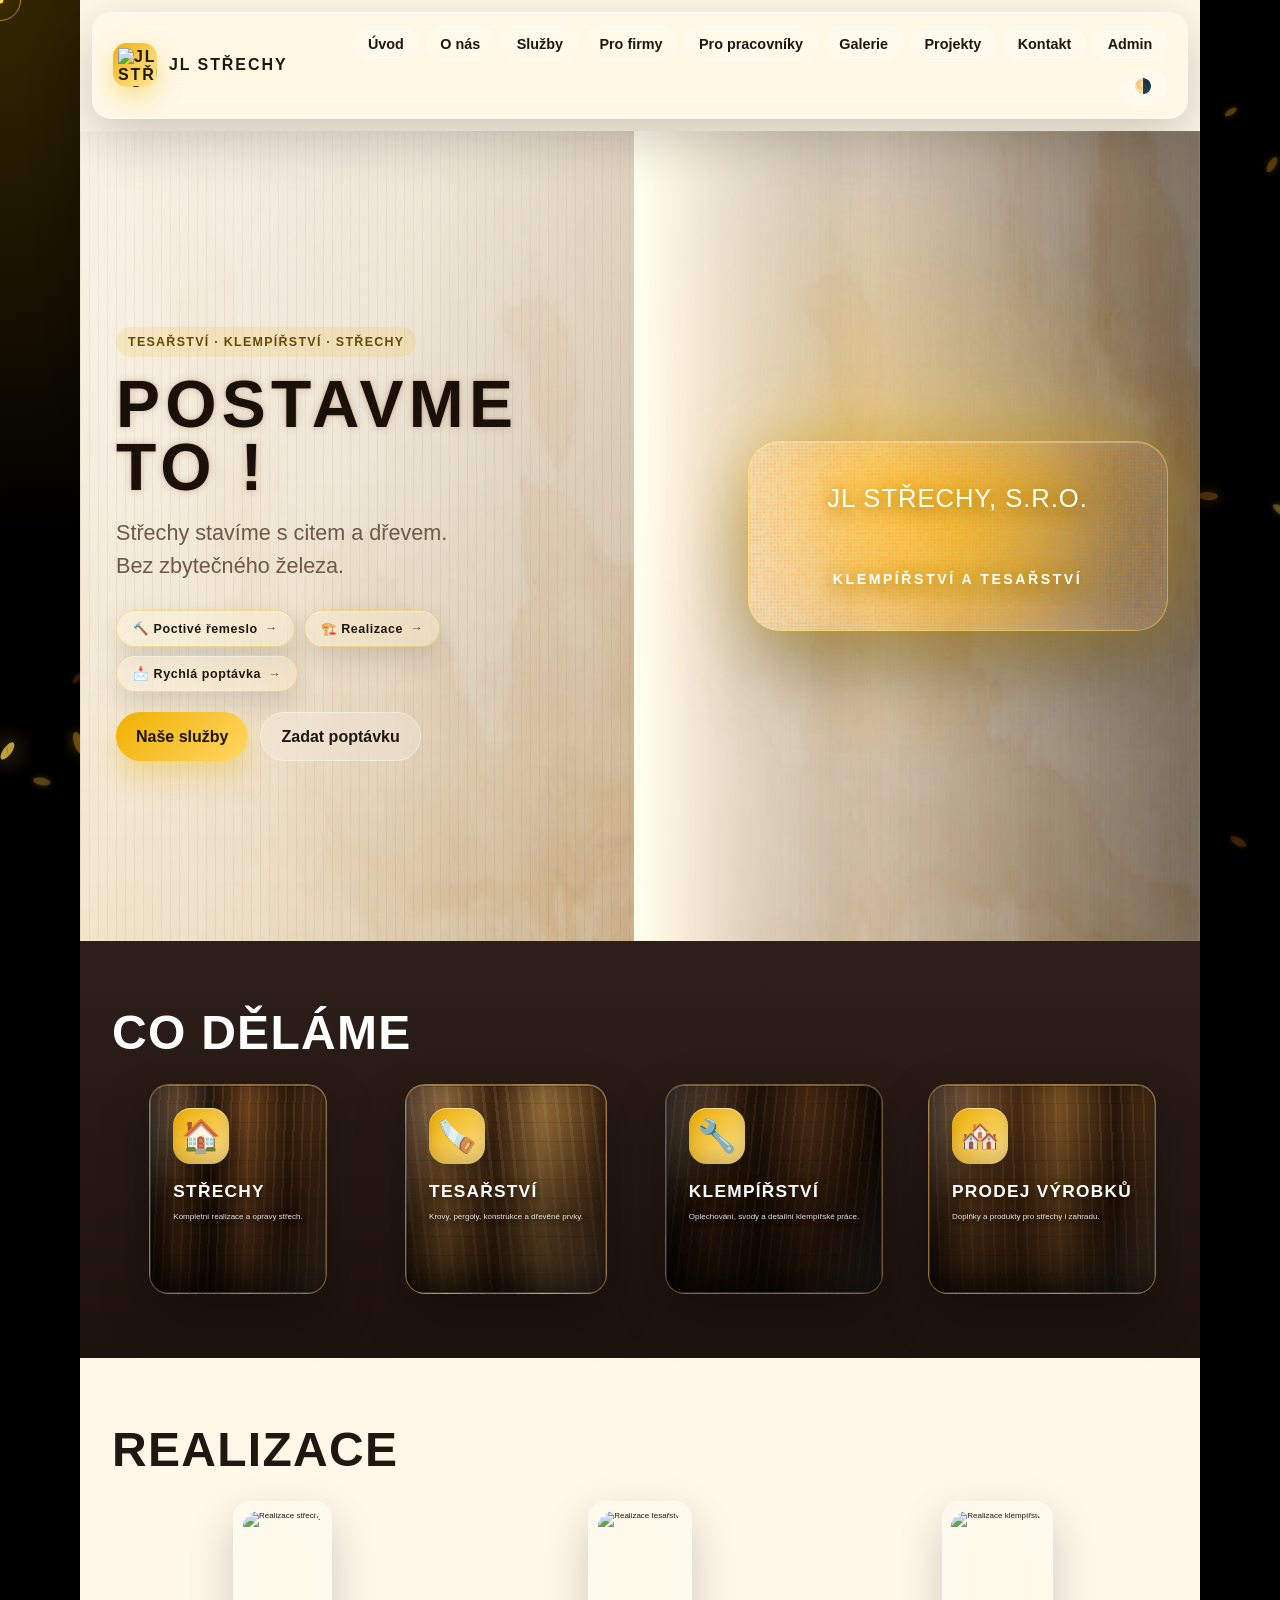
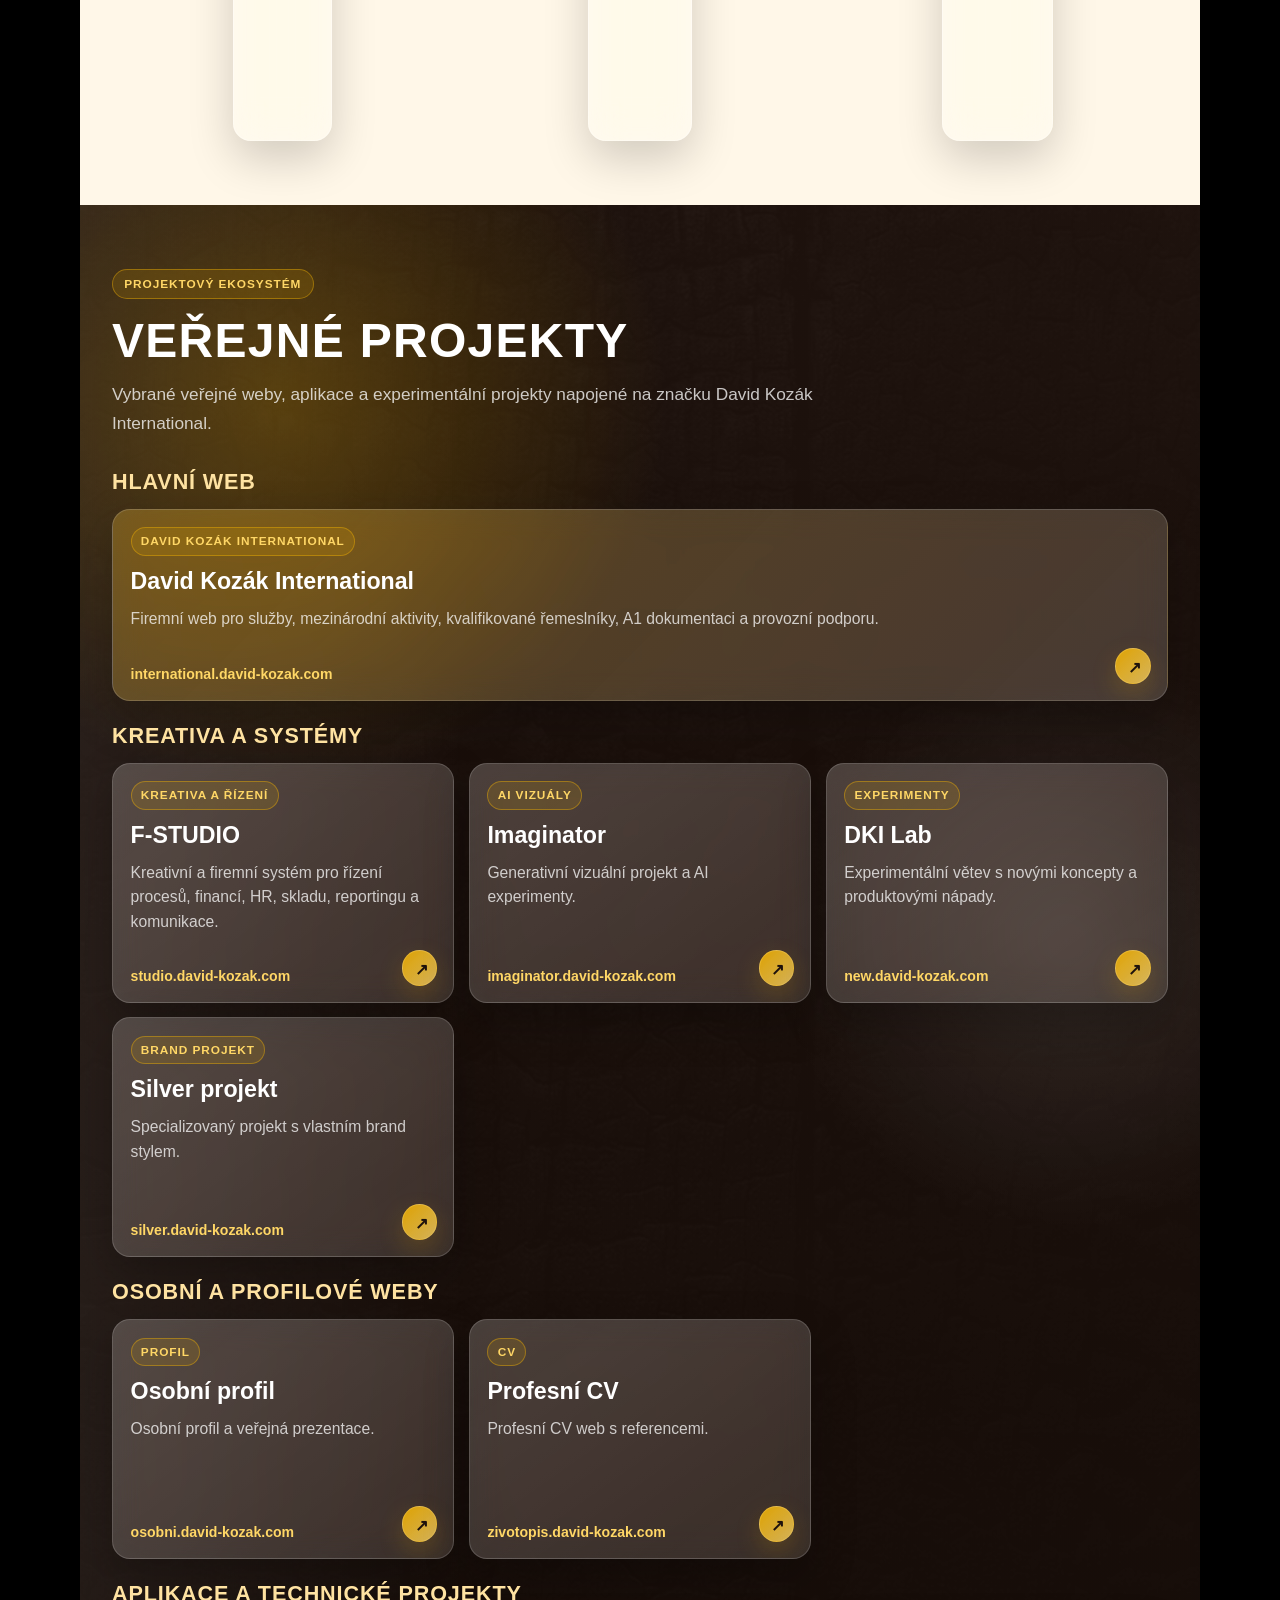
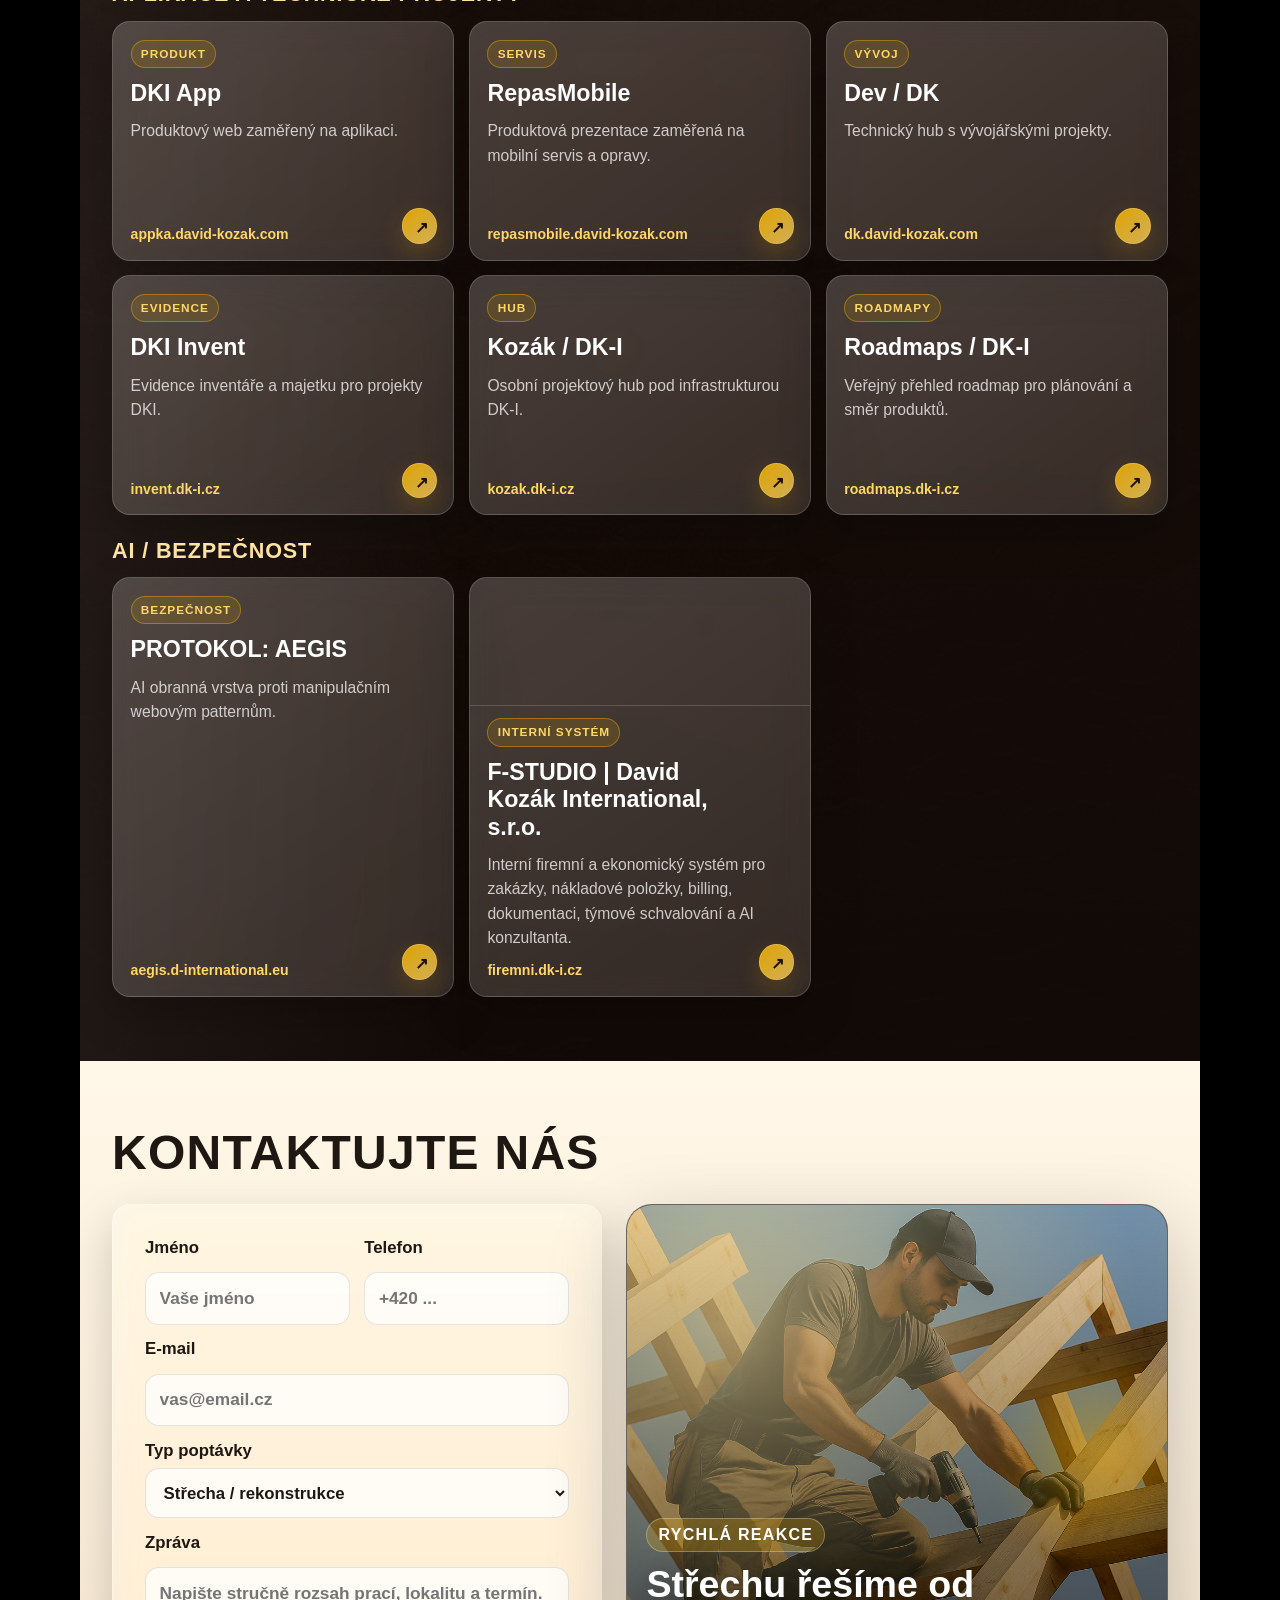
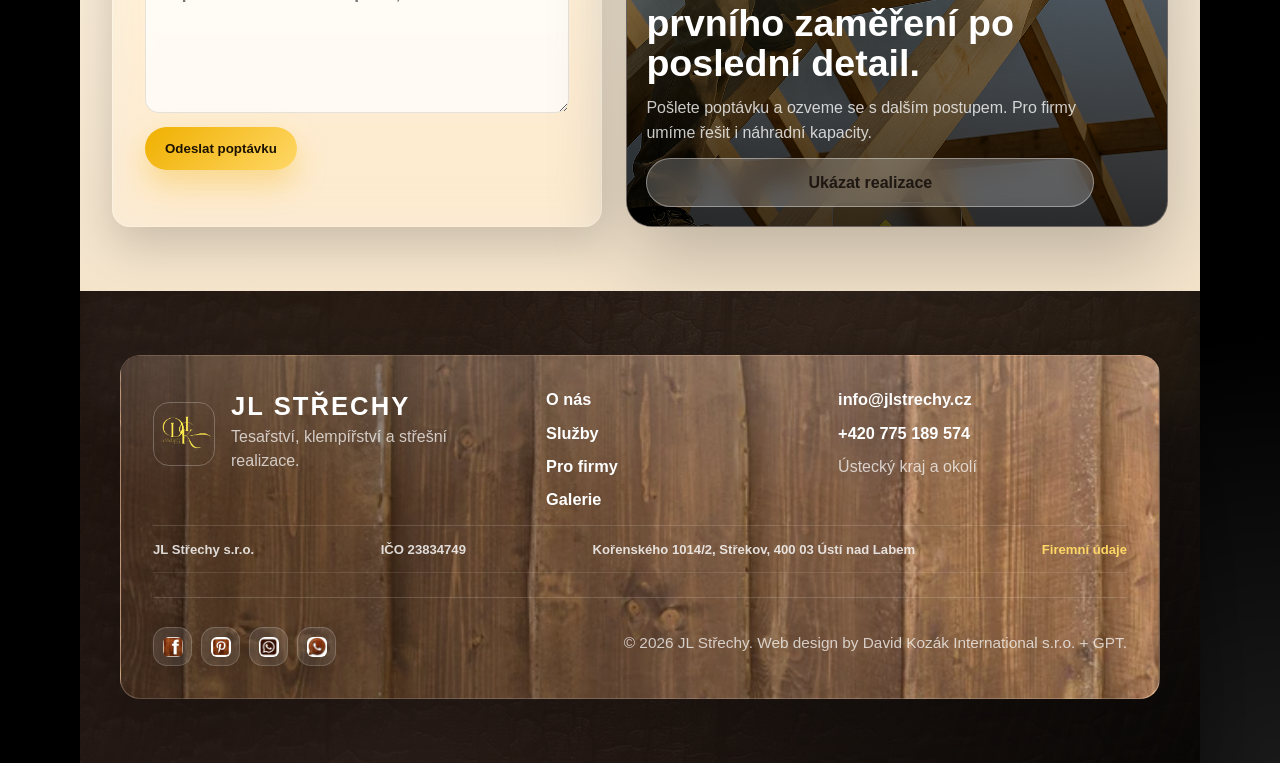
==== commit 4c630ca2: "Add public project ecosystem section" ====
--- a/JL/index.html
+++ b/JL/index.html
@@ -910,6 +910,7 @@
           </div>
         </div>
         <a href="galerie.html">Galerie</a>
+        <a href="#projekty">Projekty</a>
         <a href="#kontakt">Kontakt</a>
         <a href="admin-login.html">Admin</a>
         <button class="toggle-theme" type="button">🌗</button>
@@ -955,6 +956,135 @@
         <div class="gallery-item" data-aos="zoom-in"><img src="https://i.ibb.co/TxN3nFfj/IMG-20250720-WA0092.jpg" alt="Realizace střechy"></div>
         <div class="gallery-item" data-aos="zoom-in" data-aos-delay="100"><img src="https://i.ibb.co/KjZc5SGj/IMG-20250720-WA0111.jpg" alt="Realizace tesařství"></div>
         <div class="gallery-item" data-aos="zoom-in" data-aos-delay="200"><img src="https://i.ibb.co/8L3Nsgfs/IMG-20250720-WA0009.jpg" alt="Realizace klempířství"></div>
+      </div>
+    </section>
+
+    <section id="projekty" class="project-ecosystem">
+      <div class="ecosystem-head" data-aos="fade-up">
+        <span>Projektový ekosystém</span>
+        <h2 class="section-title">Veřejné projekty</h2>
+        <p>Vybrané veřejné weby, aplikace a experimentální projekty napojené na značku David Kozák International.</p>
+      </div>
+
+      <div class="ecosystem-group" data-aos="fade-up">
+        <h3>Hlavní web</h3>
+        <div class="ecosystem-grid ecosystem-grid-featured">
+          <a class="ecosystem-card ecosystem-card-featured" href="https://international.david-kozak.com" target="_blank" rel="noopener noreferrer">
+            <span class="ecosystem-kicker">David Kozák International</span>
+            <strong>David Kozák International</strong>
+            <p>Firemní web pro služby, mezinárodní aktivity, kvalifikované řemeslníky, A1 dokumentaci a provozní podporu.</p>
+            <span class="ecosystem-url">international.david-kozak.com</span>
+          </a>
+        </div>
+      </div>
+
+      <div class="ecosystem-group" data-aos="fade-up">
+        <h3>Kreativa a systémy</h3>
+        <div class="ecosystem-grid">
+          <a class="ecosystem-card" href="https://studio.david-kozak.com" target="_blank" rel="noopener noreferrer">
+            <span class="ecosystem-kicker">Kreativa a řízení</span>
+            <strong>F-STUDIO</strong>
+            <p>Kreativní a firemní systém pro řízení procesů, financí, HR, skladu, reportingu a komunikace.</p>
+            <span class="ecosystem-url">studio.david-kozak.com</span>
+          </a>
+          <a class="ecosystem-card" href="https://imaginator.david-kozak.com" target="_blank" rel="noopener noreferrer">
+            <span class="ecosystem-kicker">AI vizuály</span>
+            <strong>Imaginator</strong>
+            <p>Generativní vizuální projekt a AI experimenty.</p>
+            <span class="ecosystem-url">imaginator.david-kozak.com</span>
+          </a>
+          <a class="ecosystem-card" href="https://new.david-kozak.com/" target="_blank" rel="noopener noreferrer">
+            <span class="ecosystem-kicker">Experimenty</span>
+            <strong>DKI Lab</strong>
+            <p>Experimentální větev s novými koncepty a produktovými nápady.</p>
+            <span class="ecosystem-url">new.david-kozak.com</span>
+          </a>
+          <a class="ecosystem-card" href="https://silver.david-kozak.com/" target="_blank" rel="noopener noreferrer">
+            <span class="ecosystem-kicker">Brand projekt</span>
+            <strong>Silver projekt</strong>
+            <p>Specializovaný projekt s vlastním brand stylem.</p>
+            <span class="ecosystem-url">silver.david-kozak.com</span>
+          </a>
+        </div>
+      </div>
+
+      <div class="ecosystem-group" data-aos="fade-up">
+        <h3>Osobní a profilové weby</h3>
+        <div class="ecosystem-grid">
+          <a class="ecosystem-card" href="https://osobni.david-kozak.com/" target="_blank" rel="noopener noreferrer">
+            <span class="ecosystem-kicker">Profil</span>
+            <strong>Osobní profil</strong>
+            <p>Osobní profil a veřejná prezentace.</p>
+            <span class="ecosystem-url">osobni.david-kozak.com</span>
+          </a>
+          <a class="ecosystem-card" href="https://zivotopis.david-kozak.com/" target="_blank" rel="noopener noreferrer">
+            <span class="ecosystem-kicker">CV</span>
+            <strong>Profesní CV</strong>
+            <p>Profesní CV web s referencemi.</p>
+            <span class="ecosystem-url">zivotopis.david-kozak.com</span>
+          </a>
+        </div>
+      </div>
+
+      <div class="ecosystem-group" data-aos="fade-up">
+        <h3>Aplikace a technické projekty</h3>
+        <div class="ecosystem-grid">
+          <a class="ecosystem-card" href="https://appka.david-kozak.com/" target="_blank" rel="noopener noreferrer">
+            <span class="ecosystem-kicker">Produkt</span>
+            <strong>DKI App</strong>
+            <p>Produktový web zaměřený na aplikaci.</p>
+            <span class="ecosystem-url">appka.david-kozak.com</span>
+          </a>
+          <a class="ecosystem-card" href="https://repasmobile.david-kozak.com" target="_blank" rel="noopener noreferrer">
+            <span class="ecosystem-kicker">Servis</span>
+            <strong>RepasMobile</strong>
+            <p>Produktová prezentace zaměřená na mobilní servis a opravy.</p>
+            <span class="ecosystem-url">repasmobile.david-kozak.com</span>
+          </a>
+          <a class="ecosystem-card" href="https://dk.david-kozak.com" target="_blank" rel="noopener noreferrer">
+            <span class="ecosystem-kicker">Vývoj</span>
+            <strong>Dev / DK</strong>
+            <p>Technický hub s vývojářskými projekty.</p>
+            <span class="ecosystem-url">dk.david-kozak.com</span>
+          </a>
+          <a class="ecosystem-card" href="https://invent.dk-i.cz/" target="_blank" rel="noopener noreferrer">
+            <span class="ecosystem-kicker">Evidence</span>
+            <strong>DKI Invent</strong>
+            <p>Evidence inventáře a majetku pro projekty DKI.</p>
+            <span class="ecosystem-url">invent.dk-i.cz</span>
+          </a>
+          <a class="ecosystem-card" href="https://kozak.dk-i.cz/" target="_blank" rel="noopener noreferrer">
+            <span class="ecosystem-kicker">Hub</span>
+            <strong>Kozák / DK-I</strong>
+            <p>Osobní projektový hub pod infrastrukturou DK-I.</p>
+            <span class="ecosystem-url">kozak.dk-i.cz</span>
+          </a>
+          <a class="ecosystem-card" href="https://roadmaps.dk-i.cz/" target="_blank" rel="noopener noreferrer">
+            <span class="ecosystem-kicker">Roadmapy</span>
+            <strong>Roadmaps / DK-I</strong>
+            <p>Veřejný přehled roadmap pro plánování a směr produktů.</p>
+            <span class="ecosystem-url">roadmaps.dk-i.cz</span>
+          </a>
+        </div>
+      </div>
+
+      <div class="ecosystem-group" data-aos="fade-up">
+        <h3>AI / bezpečnost</h3>
+        <div class="ecosystem-grid">
+          <a class="ecosystem-card" href="https://aegis.d-international.eu" target="_blank" rel="noopener noreferrer">
+            <span class="ecosystem-kicker">Bezpečnost</span>
+            <strong>PROTOKOL: AEGIS</strong>
+            <p>AI obranná vrstva proti manipulačním webovým patternům.</p>
+            <span class="ecosystem-url">aegis.d-international.eu</span>
+          </a>
+          <a class="ecosystem-card ecosystem-card-preview" href="https://firemni.dk-i.cz/" target="_blank" rel="noopener noreferrer">
+            <span class="ecosystem-preview" style="background-image: url('https://firemni.dk-i.cz/banners/open-graph.png');"></span>
+            <span class="ecosystem-kicker">Interní systém</span>
+            <strong>F-STUDIO | David Kozák International, s.r.o.</strong>
+            <p>Interní firemní a ekonomický systém pro zakázky, nákladové položky, billing, dokumentaci, týmové schvalování a AI konzultanta.</p>
+            <span class="ecosystem-url">firemni.dk-i.cz</span>
+          </a>
+        </div>
       </div>
     </section>
 
--- a/JL/site.css
+++ b/JL/site.css
@@ -296,6 +296,190 @@
   gap: 1.1rem;
 }
 
+.project-ecosystem {
+  position: relative;
+  isolation: isolate;
+  overflow: hidden;
+  background:
+    linear-gradient(180deg, rgba(30, 18, 13, 0.96), rgba(18, 10, 6, 0.98)),
+    var(--texture-wood-charred) center / cover;
+  color: #fff;
+}
+
+.project-ecosystem::before {
+  content: "";
+  position: absolute;
+  inset: 0;
+  z-index: -1;
+  pointer-events: none;
+  background:
+    radial-gradient(circle at 18% 8%, rgba(240, 176, 0, 0.26), transparent 24rem),
+    radial-gradient(circle at 88% 30%, rgba(255, 255, 255, 0.10), transparent 18rem),
+    linear-gradient(90deg, rgba(255, 255, 255, 0.06), transparent 35%);
+}
+
+.ecosystem-head,
+.ecosystem-group {
+  width: min(100%, 1060px);
+  margin: 0 auto;
+}
+
+.ecosystem-head {
+  margin-bottom: 2rem;
+}
+
+.ecosystem-head span,
+.ecosystem-kicker {
+  display: inline-flex;
+  width: fit-content;
+  border: 1px solid rgba(240, 176, 0, 0.42);
+  border-radius: 999px;
+  background: rgba(240, 176, 0, 0.14);
+  color: #ffd766;
+  font-size: 0.74rem;
+  font-weight: 900;
+  letter-spacing: 0.08em;
+  line-height: 1.2;
+  text-transform: uppercase;
+}
+
+.ecosystem-head span {
+  margin-bottom: 0.85rem;
+  padding: 0.46rem 0.7rem;
+}
+
+.ecosystem-head .section-title {
+  color: #fff;
+  margin-bottom: 0.75rem;
+}
+
+.ecosystem-head p {
+  max-width: 44rem;
+  margin: 0;
+  color: rgba(255, 255, 255, 0.76);
+  font-size: 1.08rem;
+  line-height: 1.65;
+}
+
+.ecosystem-group {
+  display: grid;
+  gap: 0.85rem;
+  margin-top: 1.4rem;
+}
+
+.ecosystem-group h3 {
+  margin: 0;
+  color: #ffe3a2;
+  font-size: clamp(1.05rem, 2vw, 1.35rem);
+  letter-spacing: 0.04em;
+  text-transform: uppercase;
+}
+
+.ecosystem-grid {
+  display: grid;
+  grid-template-columns: repeat(3, minmax(0, 1fr));
+  gap: 0.9rem;
+}
+
+.ecosystem-grid-featured {
+  grid-template-columns: 1fr;
+}
+
+.ecosystem-card {
+  position: relative;
+  min-height: 15rem;
+  overflow: hidden;
+  display: flex;
+  flex-direction: column;
+  gap: 0.75rem;
+  border: 1px solid rgba(255, 255, 255, 0.16);
+  border-radius: 18px;
+  background:
+    linear-gradient(145deg, rgba(255, 255, 255, 0.14), rgba(255, 255, 255, 0.06)),
+    rgba(255, 255, 255, 0.08);
+  padding: 1.1rem;
+  color: #fff;
+  text-decoration: none;
+  box-shadow: 0 18px 46px rgba(0, 0, 0, 0.24);
+  backdrop-filter: blur(16px) saturate(150%);
+  -webkit-backdrop-filter: blur(16px) saturate(150%);
+  transition: transform 0.24s ease, border-color 0.24s ease, background 0.24s ease, box-shadow 0.24s ease;
+}
+
+.ecosystem-card::after {
+  content: "";
+  position: absolute;
+  inset: auto 1rem 1rem auto;
+  width: 2.1rem;
+  height: 2.1rem;
+  border: 1px solid rgba(255, 215, 102, 0.34);
+  border-radius: 999px;
+  background:
+    linear-gradient(135deg, rgba(240, 176, 0, 0.90), rgba(255, 215, 102, 0.78));
+  box-shadow: 0 10px 26px rgba(240, 176, 0, 0.20);
+}
+
+.ecosystem-card::before {
+  content: "↗";
+  position: absolute;
+  right: 1.62rem;
+  bottom: 1.42rem;
+  z-index: 2;
+  color: #1e120d;
+  font-size: 1rem;
+  font-weight: 900;
+}
+
+.ecosystem-card:hover {
+  transform: translateY(-5px);
+  border-color: rgba(255, 215, 102, 0.48);
+  background:
+    linear-gradient(145deg, rgba(255, 255, 255, 0.18), rgba(255, 255, 255, 0.08)),
+    rgba(240, 176, 0, 0.10);
+  box-shadow: 0 26px 62px rgba(0, 0, 0, 0.32);
+}
+
+.ecosystem-card-featured {
+  min-height: 12rem;
+  background:
+    linear-gradient(135deg, rgba(240, 176, 0, 0.20), rgba(255, 255, 255, 0.08)),
+    rgba(255, 255, 255, 0.10);
+}
+
+.ecosystem-card strong {
+  max-width: calc(100% - 2.6rem);
+  font-size: clamp(1.1rem, 2vw, 1.45rem);
+  line-height: 1.18;
+}
+
+.ecosystem-card p {
+  margin: 0;
+  color: rgba(255, 255, 255, 0.75);
+  font-size: 0.98rem;
+  line-height: 1.55;
+}
+
+.ecosystem-kicker {
+  padding: 0.38rem 0.58rem;
+}
+
+.ecosystem-url {
+  margin-top: auto;
+  padding-right: 2.8rem;
+  color: #ffd766;
+  font-size: 0.88rem;
+  font-weight: 850;
+  overflow-wrap: anywhere;
+}
+
+.ecosystem-preview {
+  min-height: 8rem;
+  margin: -1.1rem -1.1rem 0;
+  border-bottom: 1px solid rgba(255, 255, 255, 0.16);
+  background-position: center;
+  background-size: cover;
+}
+
 .contact-layout {
   display: grid;
   grid-template-columns: minmax(0, 0.95fr) minmax(18rem, 1.05fr);
@@ -1121,6 +1305,7 @@
   .quote-head,
   .quote-footer,
   .gallery-hero,
+  .ecosystem-grid,
   .contact-layout,
   .form-row,
   .split-grid,
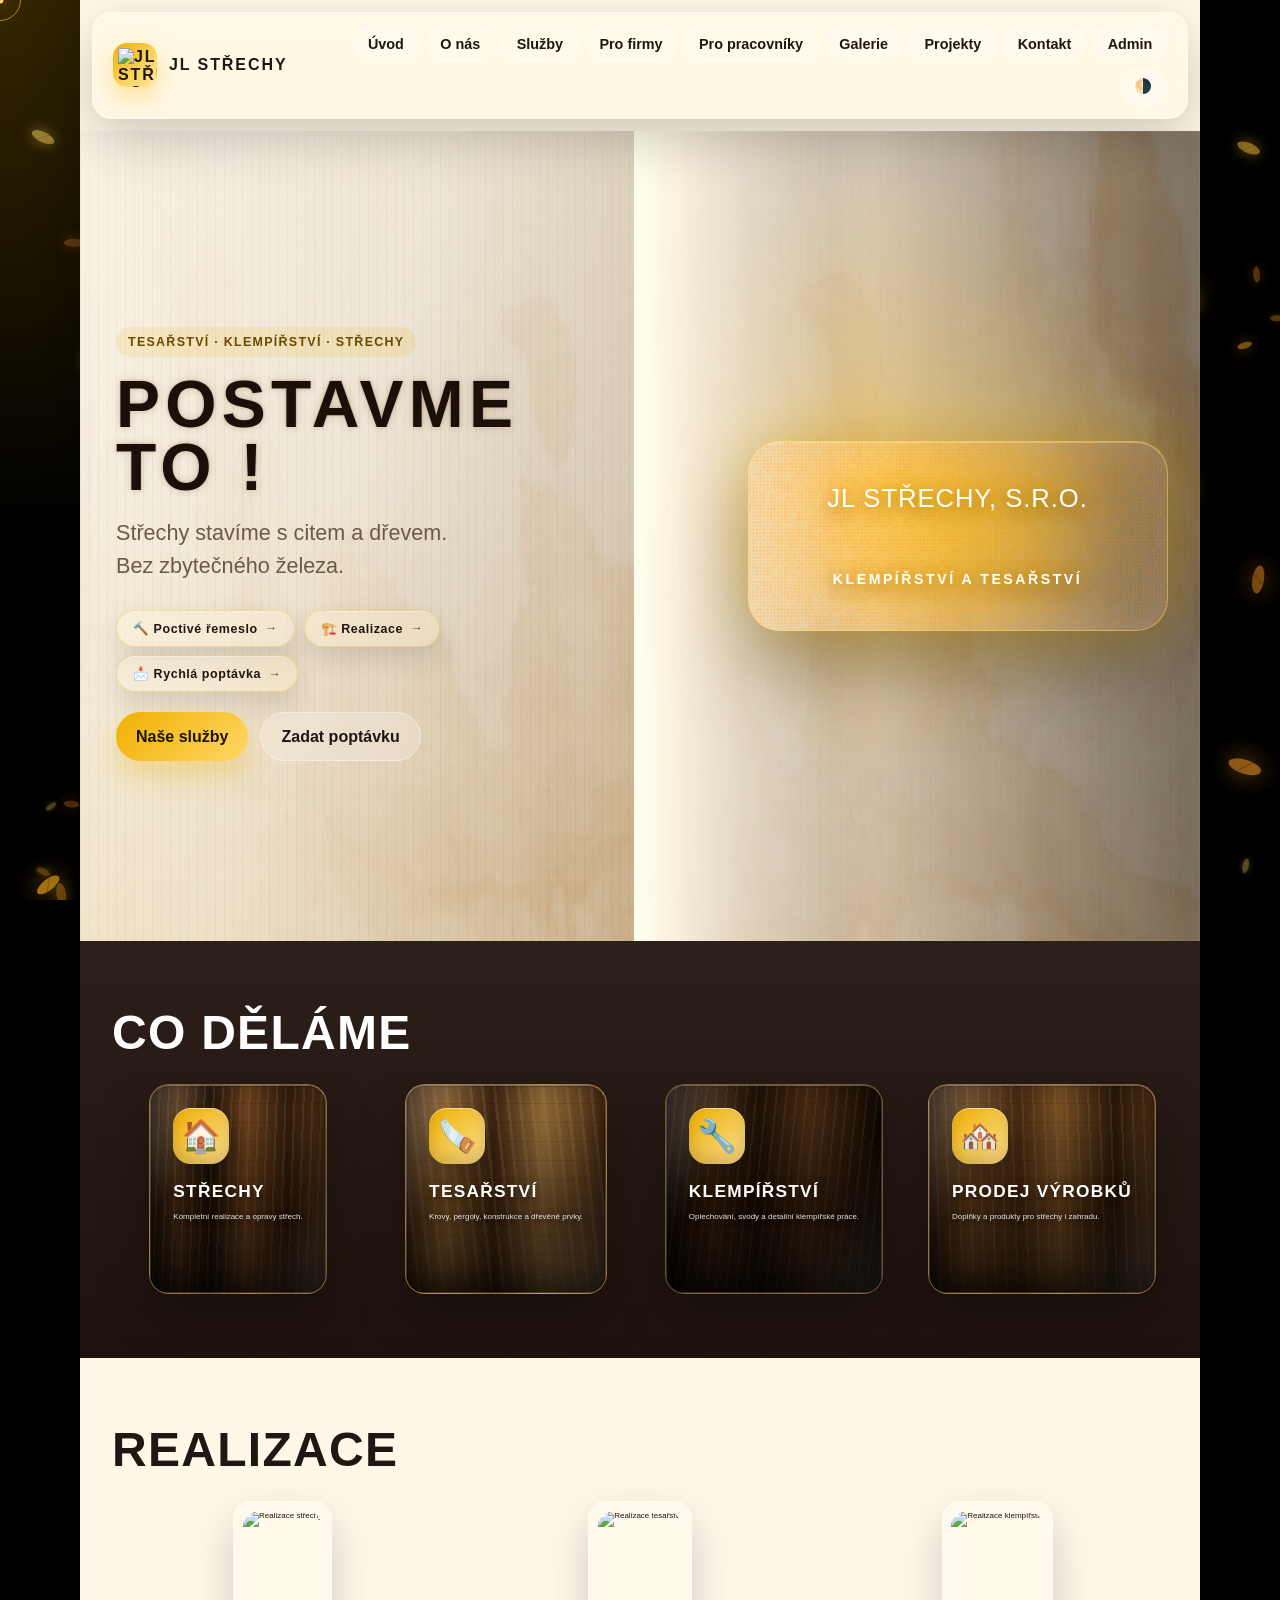
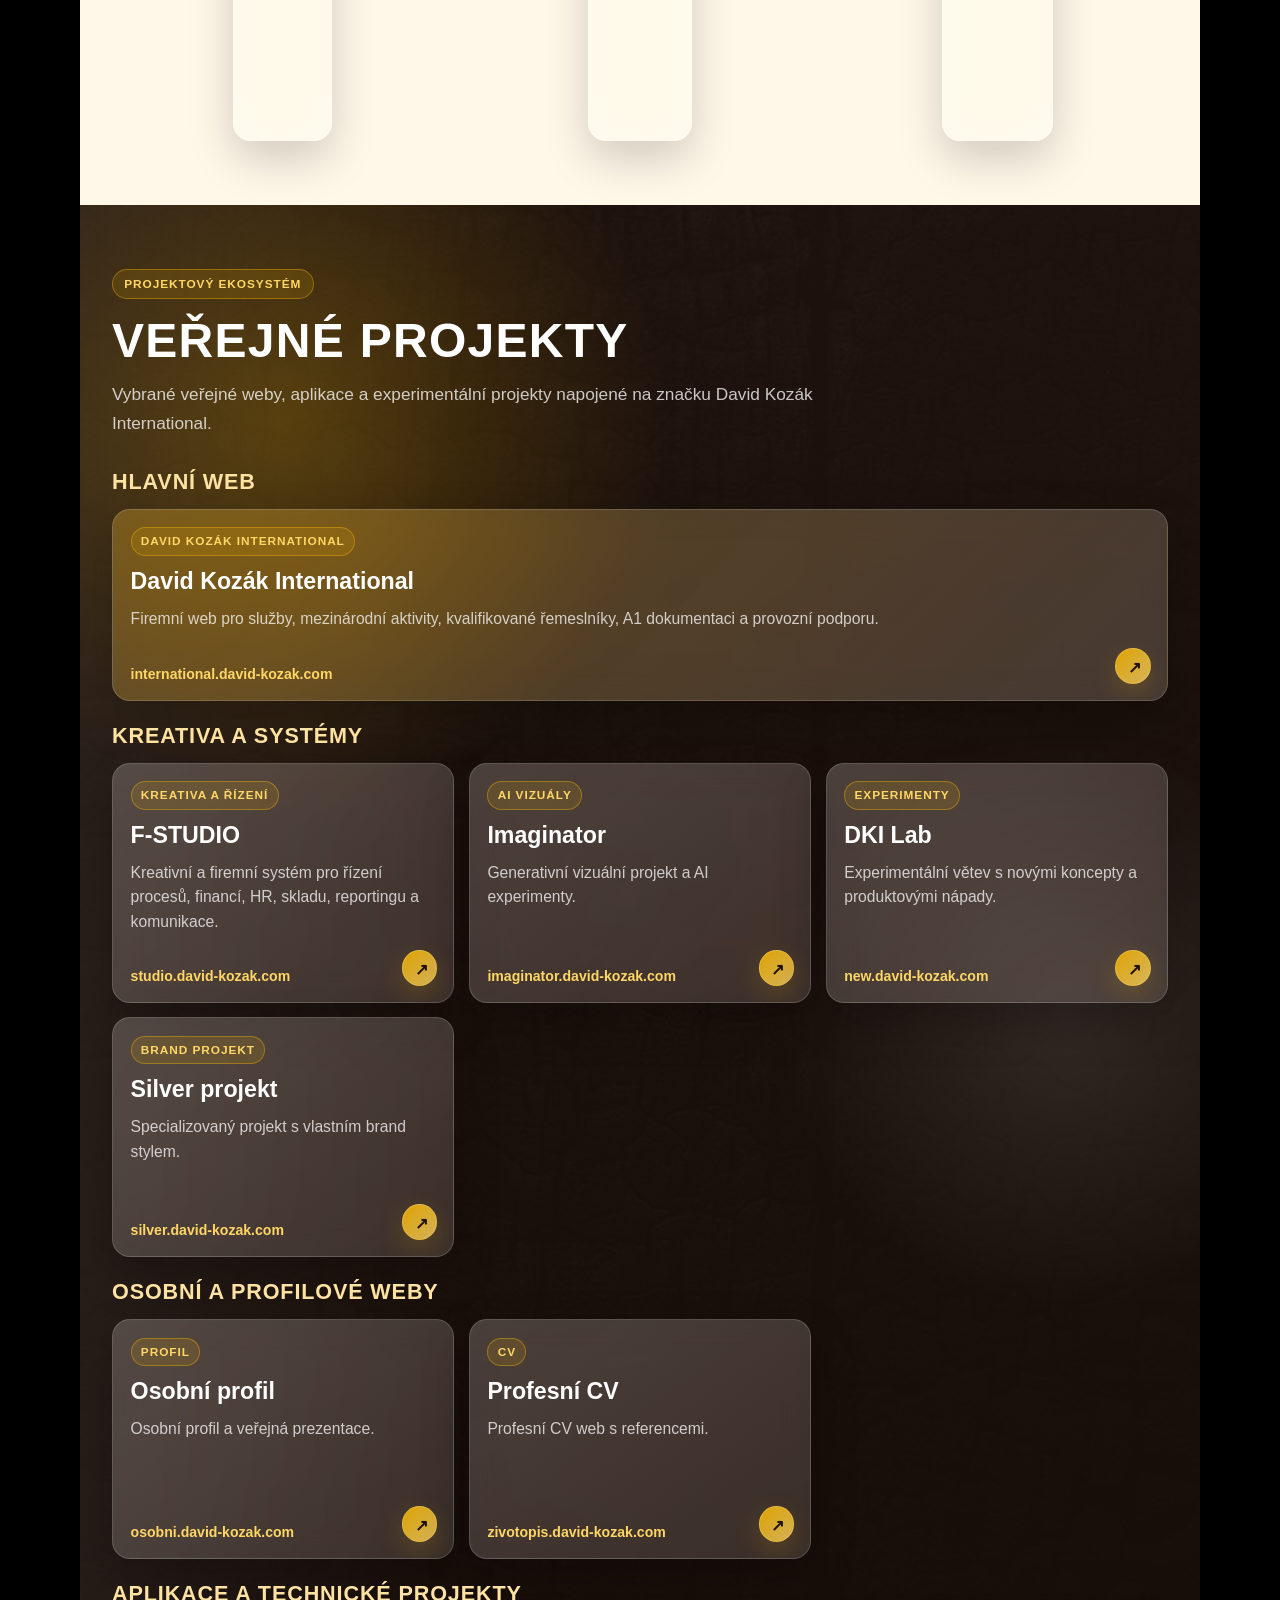
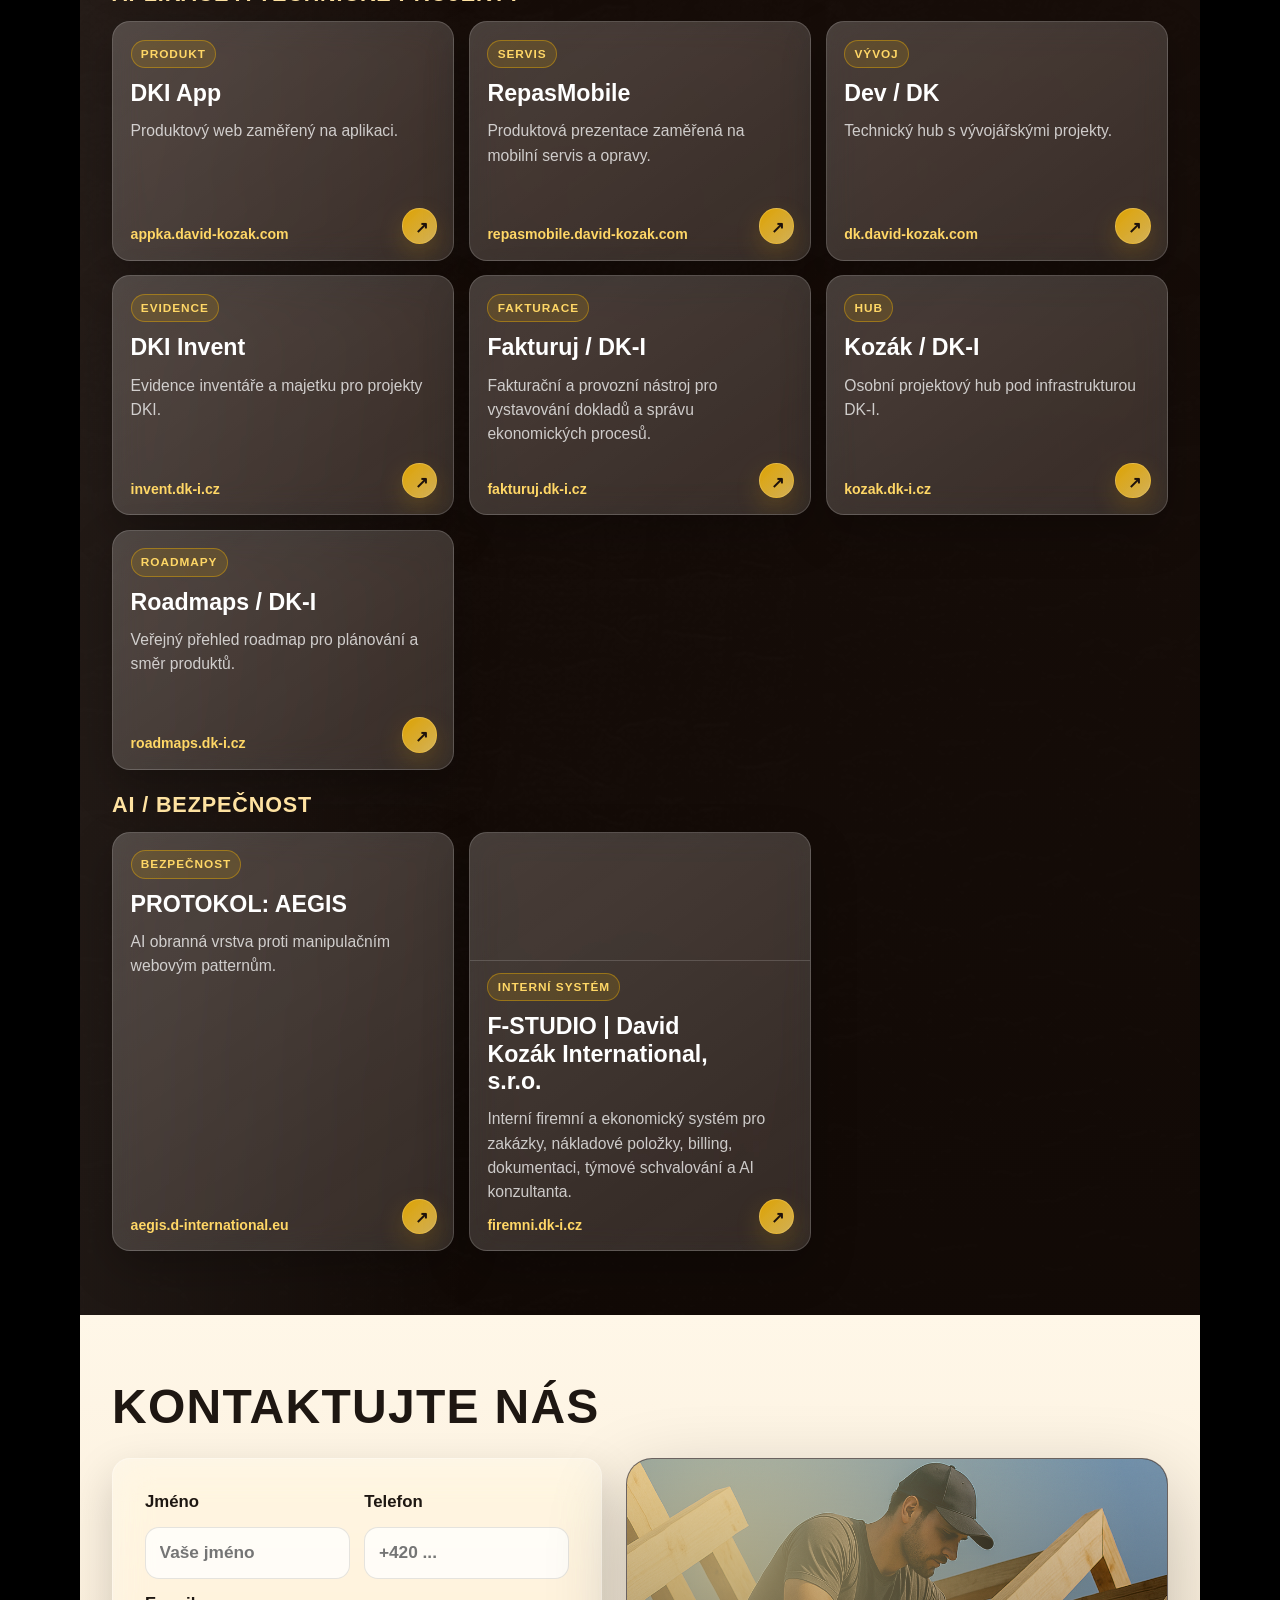
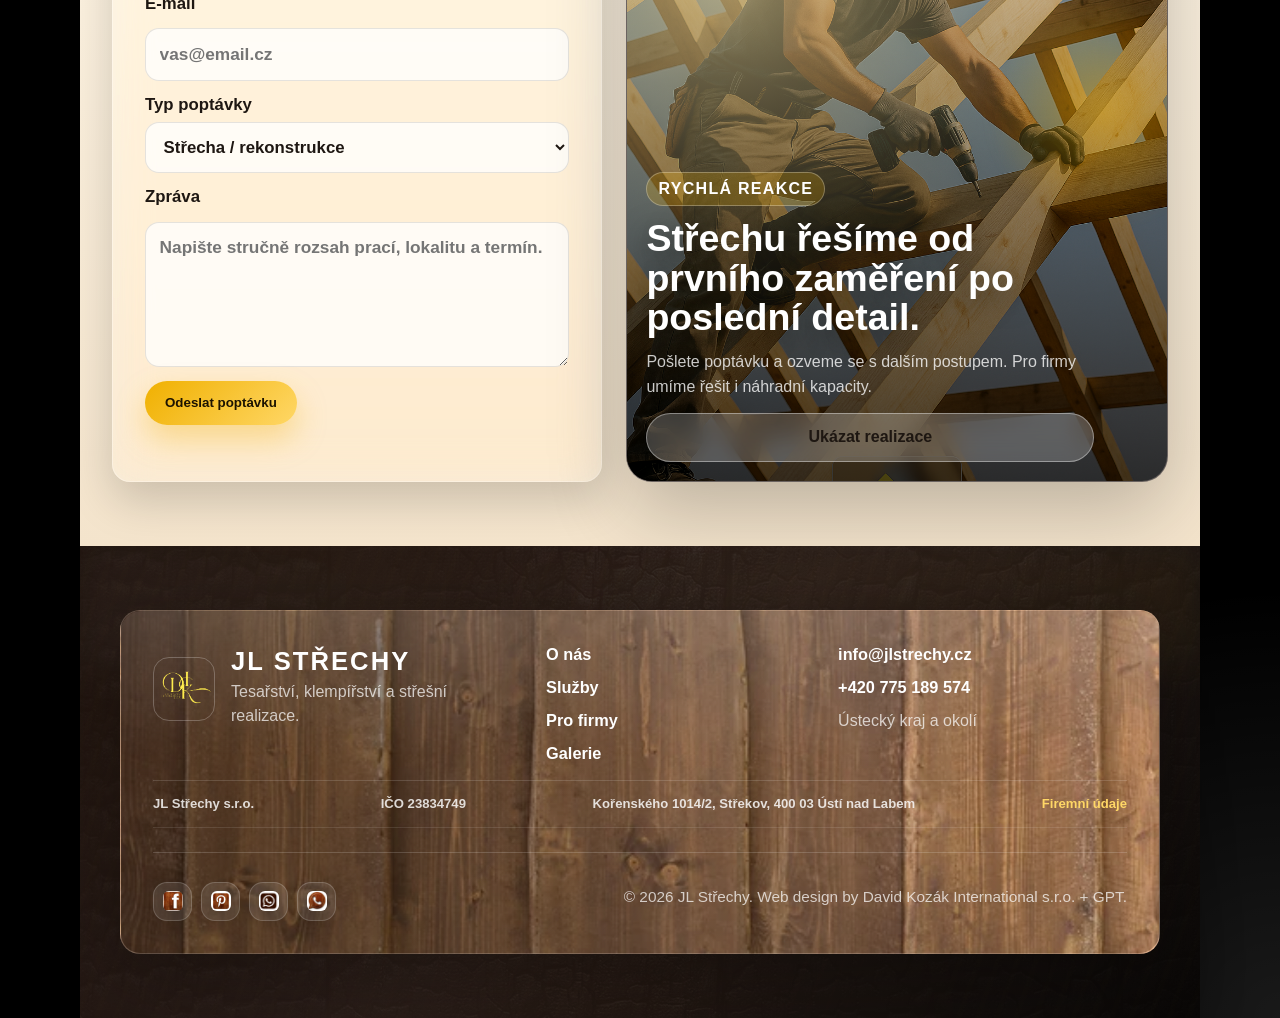
==== commit 443812da: "Add Fakturuj project link" ====
--- a/JL/index.html
+++ b/JL/index.html
@@ -1053,6 +1053,12 @@
             <p>Evidence inventáře a majetku pro projekty DKI.</p>
             <span class="ecosystem-url">invent.dk-i.cz</span>
           </a>
+          <a class="ecosystem-card" href="https://fakturuj.dk-i.cz/" target="_blank" rel="noopener noreferrer">
+            <span class="ecosystem-kicker">Fakturace</span>
+            <strong>Fakturuj / DK-I</strong>
+            <p>Fakturační a provozní nástroj pro vystavování dokladů a správu ekonomických procesů.</p>
+            <span class="ecosystem-url">fakturuj.dk-i.cz</span>
+          </a>
           <a class="ecosystem-card" href="https://kozak.dk-i.cz/" target="_blank" rel="noopener noreferrer">
             <span class="ecosystem-kicker">Hub</span>
             <strong>Kozák / DK-I</strong>
